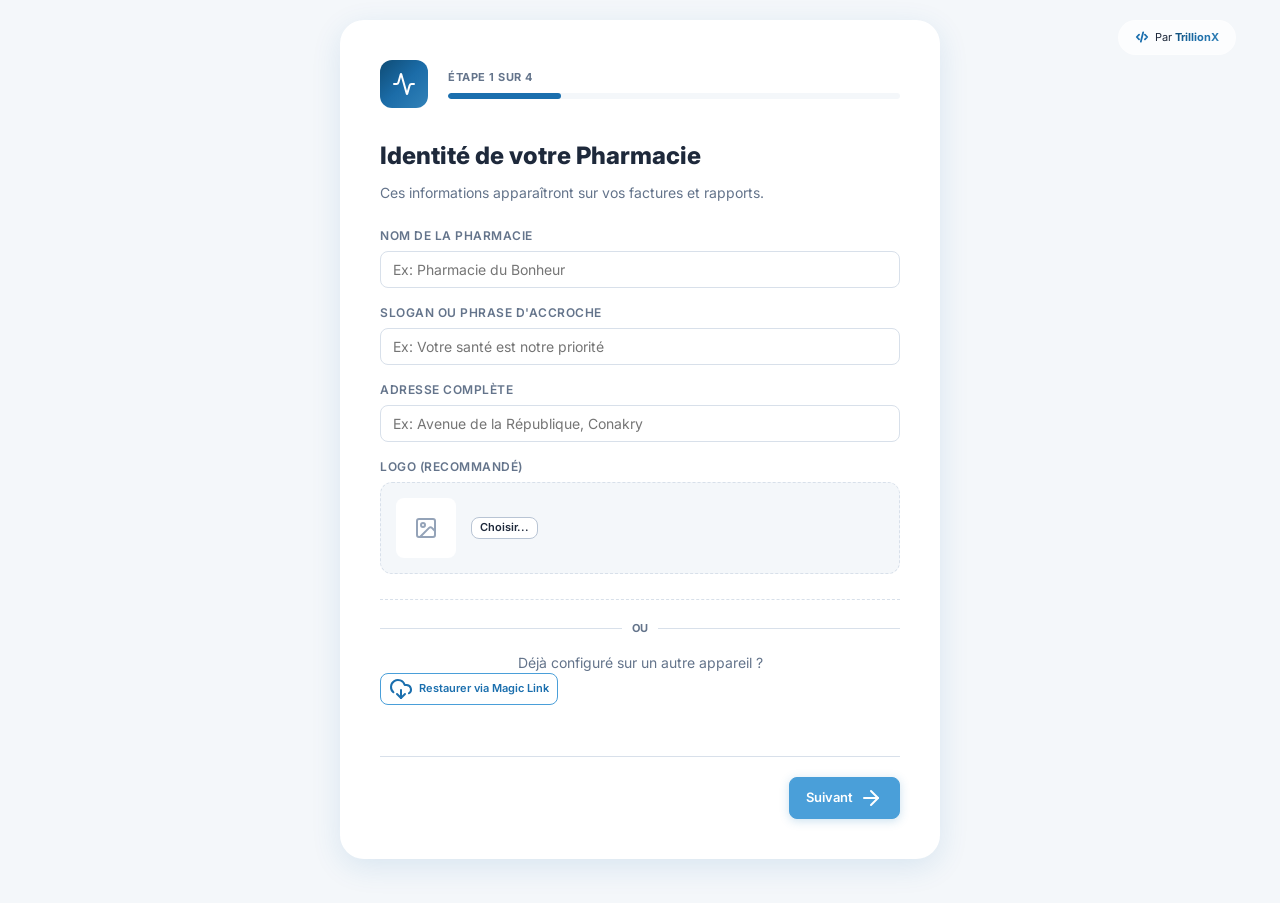
==== Desktop/pharma_projet_v3.0/pharma_projet/index.html @ 0805875f "fix(git): remove nested .git and convert pharma_projet from submodule to regular directory" ====
<!DOCTYPE html>
<html lang="fr">

<head>
  <meta charset="UTF-8">
  <meta name="viewport" content="width=device-width, initial-scale=1.0">
  <meta name="description" content="Pharma_Projet — ERP Pharmaceutique pour la Guinée">
  <meta name="theme-color" content="#1B4F72">
  <meta name="mobile-web-app-capable" content="yes">
  <meta name="apple-mobile-web-app-capable" content="yes">
  <meta name="apple-mobile-web-app-title" content="PharmaProjet">
  <title>PharmaProjet — ERP Pharmaceutique Premium</title>
  <link rel="icon" href="data:,">
  <link rel="manifest" href="manifest.json?v=3.1.1">
  <link rel="preconnect" href="https://fonts.googleapis.com">
  <link rel="preconnect" href="https://fonts.gstatic.com" crossorigin>
  <link
    href="https://fonts.googleapis.com/css2?family=Inter:wght@300;400;500;600;700&family=JetBrains+Mono:wght@400;500&display=swap"
    rel="stylesheet">
  <link rel="stylesheet" href="css/main.css?v=3.1.1">
  <script>const APP_VERSION = '3.1.1';</script>

  <!-- Native App Feel: Disable right-click and common reloads -->
  <script>
    if (window.location.hostname !== 'localhost' && window.location.hostname !== '127.0.0.1') {
      document.addEventListener('contextmenu', e => e.preventDefault());
      document.addEventListener('keydown', e => {
        // Block F5, Ctrl+R, F12, Ctrl+Shift+I, Ctrl+U, Ctrl+S
        if (e.key === 'F5' || e.key === 'F12' || (e.ctrlKey && (e.key === 'r' || e.key === 'R' || e.key === 'u' || e.key === 'U' || e.key === 's' || e.key === 'S')) ||
          (e.ctrlKey && e.shiftKey && (e.key === 'i' || e.key === 'I'))) {
          e.preventDefault();
        }
      });
    }
  </script>
  <meta name="theme-color" content="#1B4F72">
  <meta name="mobile-web-app-capable" content="yes">
  <meta name="apple-mobile-web-app-capable" content="yes">
  <meta name="apple-mobile-web-app-status-bar-style" content="black-translucent">
  <meta name="apple-touch-fullscreen" content="yes">
  <meta name="apple-mobile-web-app-title" content="PharmaProjet">
  <link rel="apple-touch-icon" href="https://johnny-jonnes.github.io/pharma_projetX/assets/icon.svg">
  <script src="js/vendor/supabase.min.js"></script>
  <script src="js/vendor/lucide.min.js"></script>
</head>

<body>

  <!-- Overlay OUTSIDE sidebar so it covers the screen independently -->
  <div id="sidebar-overlay" onclick="toggleSidebar()"></div>

  <aside id="app-sidebar">
    <div class="sidebar-logo">
      <div class="sidebar-logo-icon" id="sidebar-logo-icon"><i data-lucide="activity"></i></div>
      <div class="sidebar-logo-text">
        <div class="sidebar-logo-title" id="pharmacy-name-display">Pharma<span style="color:var(--accent)">Projet</span>
        </div>
        <div class="sidebar-logo-subtitle" id="pharmacy-slogan-display">Santé & Technologie</div>
      </div>
    </div>
    <nav class="sidebar-nav" id="sidebar-nav"></nav>
    <div class="sidebar-footer">
      <div class="sidebar-sync" id="sidebar-sync">
        <div class="sync-dot online" id="sync-dot"></div>
        <span class="sync-text" id="sync-text">En ligne</span>
      </div>
      <div class="sidebar-user" id="sidebar-user">
        <div class="sidebar-user-avatar" id="user-avatar">?</div>
        <div class="sidebar-user-info">
          <div class="sidebar-user-name" id="user-name">Non connecté</div>
          <div class="sidebar-user-role" id="user-role">—</div>
        </div>
        <button class="sidebar-logout" onclick="Auth.logout()" title="Déconnecter"><i
            data-lucide="log-out"></i></button>
      </div>
      <div style="padding: 16px 20px; border-top: 1px solid rgba(255,255,255,0.05); text-align: center;">
        <a href="#" class="premium-badge">
          <svg width="12" height="12" viewBox="0 0 24 24" fill="none" stroke="currentColor" stroke-width="3"
            stroke-linecap="round" stroke-linejoin="round">
            <path d="m7 8-4 4 4 4" />
            <path d="m17 8 4 4-4 4" />
            <path d="m14 4-4 16" />
          </svg>
          <span>Propulsé par <strong>TrillionX</strong></span>
        </a>
      </div>
    </div>
  </aside>

  <header id="app-topbar">
    <button class="topbar-menu-btn" onclick="toggleSidebar()" title="Menu"><i data-lucide="menu"></i></button>
    <div class="topbar-title" id="topbar-title">Tableau de Bord</div>
    <div style="flex:1"></div>
    <div class="topbar-actions">
      <button class="topbar-btn" id="pwa-install-btn" onclick="installPWA()" title="Installer l'app"
        style="display:none"><i data-lucide="smartphone"></i></button>
      <button class="topbar-btn" onclick="navigatePage('reorder')" title="Réapprovisionnement"><i
          data-lucide="refresh-cw"></i></button>
      <button class="topbar-btn" onclick="navigatePage('print')" title="Impression"><i
          data-lucide="printer"></i></button>
      <button class="topbar-btn" id="notif-btn" onclick="navigatePage('alerts')" title="Alertes">
        <i data-lucide="bell"></i><span class="notif-badge" id="notif-count" style="display:none">0</span>
      </button>
      <button class="topbar-btn" onclick="doBackup ? doBackup() : UI.toast('Backup...','info')" title="Sauvegarde"><i
          data-lucide="save"></i></button>
      <button class="topbar-btn" id="theme-toggle-btn" onclick="UI.toggleTheme()" title="Changer le thème"><i
          data-lucide="moon"></i></button>
      <button class="topbar-btn" id="topbar-settings-btn" onclick="navigatePage('settings')" title="Paramètres"><i
          data-lucide="settings-2"></i></button>
    </div>
  </header>

  <main id="app-content">
    <div class="loading-state">
      <div class="spinner"></div>
      <p>Démarrage de Pharma_Projet...</p>
    </div>
  </main>

  <div id="toast-container"></div>

  <script src="js/db.js?v=3.1.1"></script>
  <script src="js/auth.js?v=3.1.1"></script>
  <script src="js/ui.js?v=3.1.1"></script>
  <script src="js/mobile-money.js?v=3.1.1"></script>
  <script src="js/pages/dashboard.js?v=3.1.1"></script>
  <script src="js/pages/pos.js?v=3.1.1"></script>
  <script src="js/pages/stock.js?v=3.1.1"></script>
  <script src="js/pages/products.js?v=3.1.1"></script>
  <script src="js/pages/sales.js?v=3.1.1"></script>
  <script src="js/pages/returns.js?v=3.1.1"></script>
  <script src="js/pages/settings.js?v=3.1.1"></script>
  <script src="js/pages/prescriptions.js?v=3.1.1"></script>
  <script src="js/pages/suppliers.js?v=3.1.1"></script>
  <script src="js/pages/patients.js?v=3.1.1"></script>
  <script src="js/pages/caisse.js?v=3.1.1"></script>
  <script src="js/pages/traceability.js?v=3.1.1"></script>
  <script src="js/pages/alerts-engine.js?v=3.1.1"></script>
  <script src="js/pages/print.js?v=3.1.1"></script>
  <script src="js/pages/onboarding.js?v=3.1.1"></script>
  <script src="js/pages/metrics.js?v=3.1.1"></script>
  <script src="js/ui/command-palette.js?v=3.1.1"></script>
  <script src="js/ui/feedback.js?v=3.1.1"></script>

  <script>
    const NAV_ITEMS = [
      { section: 'Principal' },
      { page: 'dashboard', icon: 'layout-dashboard', label: 'Tableau de Bord', roles: ['admin', 'pharmacien', 'caissier'] },
      { page: 'pos', icon: 'monitor-smartphone', label: 'Point de Vente', roles: ['admin', 'pharmacien', 'caissier'] },
      { page: 'caisse', icon: 'banknote', label: 'Caisse Journalière', roles: ['admin', 'pharmacien', 'caissier'] },
      { section: 'Stock & Produits' },
      { page: 'products', icon: 'pill', label: 'Catalogue Produits', roles: ['admin', 'pharmacien'] },
      { page: 'stock', icon: 'package-search', label: 'Gestion des Stocks', roles: ['admin', 'pharmacien'] },
      { page: 'reorder', icon: 'refresh-ccw-dot', label: 'Réapprovisionnement', roles: ['admin', 'pharmacien'] },
      { section: 'Ordonnances & Patients' },
      { page: 'prescriptions', icon: 'file-text', label: 'Ordonnances', roles: ['admin', 'pharmacien'] },
      { page: 'patients', icon: 'users', label: 'Dossiers Patients', roles: ['admin', 'pharmacien'] },
      { section: 'Achats' },
      { page: 'suppliers', icon: 'factory', label: 'Fournisseurs', roles: ['admin', 'pharmacien'] },
      { page: 'purchase-orders', icon: 'clipboard-list', label: 'Bons de Commande', roles: ['admin', 'pharmacien'] },
      { section: 'Traçabilité' },
      { page: 'traceability', icon: 'shield-check', label: 'Traçabilité & Pharmavig.', roles: ['admin', 'pharmacien'] },
      { section: 'Analytique' },
      { page: 'sales', icon: 'history', label: 'Historique Ventes', roles: ['admin', 'pharmacien', 'caissier'] },
      { page: 'returns', icon: 'undo-2', label: 'Retours Médicaments', roles: ['admin', 'pharmacien'] },
      { page: 'reports', icon: 'bar-chart-3', label: 'Rapports & Analytique', roles: ['admin', 'pharmacien'] },
      { page: 'metrics', icon: 'bar-chart-2', label: 'Métriques Business', roles: ['admin', 'pharmacien'] },
      { section: 'Administration' },
      { page: 'print', icon: 'printer', label: "Centre d'Impression", roles: ['admin', 'pharmacien'] },
      { page: 'alerts', icon: 'bell', label: 'Alertes', roles: ['admin', 'pharmacien', 'caissier'] },
      { page: 'settings', icon: 'settings-2', label: 'Paramètres', roles: ['admin'] },
    ];

    const PAGE_TITLES = {
      dashboard: 'Tableau de Bord', pos: 'Point de Vente', caisse: 'Caisse Journalière',
      products: 'Catalogue Médicaments', stock: 'Gestion des Stocks', reorder: 'Réapprovisionnement',
      prescriptions: 'Gestion des Ordonnances', patients: 'Dossiers Patients',
      suppliers: 'Fournisseurs', 'purchase-orders': 'Bons de Commande',
      traceability: 'Traçabilité & Pharmacovigilance',
      sales: 'Historique des Ventes', returns: 'Retours de Médicaments', reports: 'Rapports & Analytique',
      metrics: 'Métriques Business', onboarding: 'Configuration Initiale',
      print: "Centre d'Impression", alerts: 'Alertes Système', settings: 'Paramètres & Administration',
    };

    function initSidebar() {
      const nav = document.getElementById('sidebar-nav');
      if (!nav || !DB.AppState.currentUser) return;
      const user = DB.AppState.currentUser;

      // Filter visible items first
      const visibleItems = NAV_ITEMS.filter(item => {
        if (item.section) return true; // Keep sections for now
        return item.roles.includes(user.role);
      });

      // Filter out sections that don't have subsequent items
      const finalItems = [];
      for (let i = 0; i < visibleItems.length; i++) {
        const item = visibleItems[i];
        if (item.section) {
          // Look ahead to see if there's any non-section item before the next section
          let hasContent = false;
          for (let j = i + 1; j < visibleItems.length; j++) {
            if (visibleItems[j].section) break;
            if (visibleItems[j].page) {
              hasContent = true;
              break;
            }
          }
          if (hasContent) finalItems.push(item);
        } else {
          finalItems.push(item);
        }
      }

      nav.innerHTML = finalItems.map(item => {
        if (item.section) return '<div class="nav-section">' + item.section + '</div>';
        return '<button class="nav-item" data-page="' + item.page + '" onclick="navigatePage(\'' + item.page + '\')">'
          + '<span class="nav-icon"><i data-lucide="' + item.icon + '"></i></span>'
          + '<span class="nav-label">' + item.label + '</span>'
          + '</button>';
      }).join('');
      if (window.lucide) {
        lucide.createIcons();
      }
    }

    function toggleSidebar() {
      const sidebar = document.getElementById('app-sidebar');
      const overlay = document.getElementById('sidebar-overlay');

      if (window.innerWidth <= 768) {
        // Mobile: use 'show' class for off-canvas
        const isOpen = sidebar.classList.contains('show');
        if (isOpen) {
          sidebar.classList.remove('show');
          if (overlay) overlay.classList.remove('show');
        } else {
          sidebar.classList.add('show');
          if (overlay) overlay.classList.add('show');
        }
      } else {
        // Desktop: use 'collapsed' class
        sidebar.classList.toggle('collapsed');
      }
    }

    // Auto-close sidebar on mobile after navigation
    function closeSidebarMobile() {
      if (window.innerWidth <= 768) {
        const sidebar = document.getElementById('app-sidebar');
        const overlay = document.getElementById('sidebar-overlay');
        if (sidebar) sidebar.classList.remove('show');
        if (overlay) overlay.classList.remove('show');
      }
    }

    function updateTopbar() {
      const user = DB.AppState.currentUser;
      if (!user) return;
      const av = document.getElementById('user-avatar');
      const nm = document.getElementById('user-name');
      const rl = document.getElementById('user-role');
      if (av) av.textContent = (user.name || 'U').charAt(0).toUpperCase();
      if (nm) nm.textContent = user.name || user.username;
      if (rl) rl.textContent = { admin: 'Administrateur', pharmacien: 'Pharmacien', caissier: 'Caissier' }[user.role] || user.role;

      const settingsBtn = document.getElementById('topbar-settings-btn');
      if (settingsBtn) {
        settingsBtn.style.display = user.role === 'admin' ? 'flex' : 'none';
      }
    }

    function navigatePage(page) {
      document.querySelectorAll('.nav-item').forEach(el => el.classList.toggle('active', el.dataset.page === page));
      const t = document.getElementById('topbar-title');
      if (t) t.textContent = PAGE_TITLES[page] || page;
      closeSidebarMobile();
      Router.navigate(page);
    }

    function updateNetworkStatus() {
      const online = navigator.onLine;
      const dot = document.getElementById('sync-dot');
      const text = document.getElementById('sync-text');
      if (dot) dot.className = 'sync-dot ' + (online ? 'online' : 'offline');
      if (text) text.textContent = online ? 'En ligne' : 'Hors ligne';
      DB.AppState.isOnline = online;
    }
    window.addEventListener('online', () => { updateNetworkStatus(); UI.toast('Connexion rétablie', 'success'); });
    window.addEventListener('offline', () => { updateNetworkStatus(); UI.toast('Mode hors ligne activé', 'warning'); });

    async function updateAlertBadge() {
      try {
        const alerts = await DB.dbGetAll('alerts');
        const count = alerts.filter(a => a.status === 'unread').length;
        const badge = document.getElementById('notif-count');
        if (badge) { badge.style.display = count > 0 ? 'flex' : 'none'; badge.textContent = count > 9 ? '9+' : count; }
      } catch (e) { }
    }

    Router.register('metrics', (container) => renderMetrics(container));
    Router.register('onboarding', (container) => renderOnboarding(container));

    Router.register('alerts', async (container) => {
      UI.loading(container, 'Chargement des alertes...');
      const alerts = await DB.dbGetAll('alerts');
      const sorted = alerts.sort((a, b) => {
        const pri = { critical: 4, high: 3, medium: 2, low: 1 };
        if (a.status !== b.status) return a.status === 'unread' ? -1 : 1;
        return (pri[b.priority] || 0) - (pri[a.priority] || 0) || b.date - a.date;
      });
      const typeMap = {
        LOW_STOCK: { icon: 'package-2', label: 'Stock bas', cls: 'badge-warning' }, EXPIRY_SOON: { icon: 'clock', label: 'Expiration proche', cls: 'badge-warning' },
        EXPIRY_CRITICAL: { icon: 'alert-octagon', label: 'Critique', cls: 'badge-danger' }, RUPTURE: { icon: 'x-circle', label: 'Rupture', cls: 'badge-danger' },
        LOT_RECALL: { icon: 'alert-triangle', label: 'Rappel lot', cls: 'badge-danger' }, ORDER_LATE: { icon: 'truck', label: 'Commande retard', cls: 'badge-warning' },
        CAISSE_REMINDER: { icon: 'banknote', label: 'Caisse', cls: 'badge-info' }, NON_CONFORMITY: { icon: 'shield-alert', label: 'Non-conformité', cls: 'badge-danger' },
        PHARMACOVIGILANCE: { icon: 'microscope', label: 'Pharmacovig.', cls: 'badge-purple' },
      };
      container.innerHTML = '<div class="page-header"><div><h1 class="page-title">Alertes Système</h1><p class="page-subtitle">'
        + alerts.filter(a => a.status === 'unread').length + ' alerte(s) non lue(s)</p></div>'
        + '<button class="btn btn-secondary" onclick="clearAllAlerts()"><i data-lucide="check-check"></i> Tout marquer lu</button></div>';
      const tc = document.createElement('div');
      container.appendChild(tc);
      UI.table(tc, [
        { label: 'Type', render: r => { const t = typeMap[r.type] || { icon: 'info', label: 'Info', cls: 'badge-neutral' }; return '<span class="badge ' + t.cls + '"><i data-lucide="' + t.icon + '"></i> ' + t.label + '</span>'; } },
        { label: 'Message', render: r => '<span style="font-weight:' + (r.status === 'unread' ? '600' : '400') + '">' + r.message + '</span>' },
        { label: 'Date', render: r => UI.formatDateTime(r.date) },
        { label: 'Priorité', render: r => { const p = { critical: ['alert-octagon', 'badge-danger', 'Critique'], high: ['alert-triangle', 'badge-danger', 'Haute'], medium: ['info', 'badge-warning', 'Moyenne'], low: ['info', 'badge-neutral', 'Basse'] }; const [ic, cl, lb] = p[r.priority] || ['circle', 'badge-neutral', r.priority || '—']; return '<span class="badge ' + cl + '"><i data-lucide="' + ic + '"></i> ' + lb + '</span>'; } },
        { label: 'Statut', render: r => '<span class="badge badge-' + (r.status === 'unread' ? 'warning' : 'neutral') + '">' + (r.status === 'unread' ? 'Non lu' : 'Lu') + '</span>' },
        { label: '', render: r => r.status === 'unread' ? '<button class="btn btn-xs btn-secondary" onclick="dismissAlertItem(' + r.id + ')"><i data-lucide="check"></i></button>' : '—' },
      ], sorted, { emptyMessage: 'Aucune alerte', emptyIcon: 'bell' });
      await updateAlertBadge();
    });

    async function clearAllAlerts() {
      const all = await DB.dbGetAll('alerts');
      for (const a of all.filter(a => a.status === 'unread')) await DB.dbPut('alerts', { ...a, status: 'read' });
      UI.toast('Toutes les alertes marquées comme lues', 'success');
      await updateAlertBadge();
      Router.navigate('alerts');
    }
    async function dismissAlertItem(id) {
      const a = await DB.dbGet('alerts', id);
      if (a) await DB.dbPut('alerts', { ...a, status: 'read' });
      await updateAlertBadge();
      Router.navigate('alerts');
    }
    window.clearAllAlerts = clearAllAlerts;
    window.dismissAlertItem = dismissAlertItem;
    window.dismissAlert = dismissAlertItem;

    let _pwaPrompt = null;
    window.addEventListener('beforeinstallprompt', e => {
      e.preventDefault(); _pwaPrompt = e;
      const b = document.getElementById('pwa-install-btn');
      if (b) b.style.display = 'flex';
      // Show install banner if not in standalone mode
      if (!window.matchMedia('(display-mode: standalone)').matches) {
        showPWAInstallBanner();
      }
    });

    function showPWAInstallBanner() {
      if (document.getElementById('pwa-install-banner')) return;
      if (localStorage.getItem('pwa-banner-dismissed')) return;
      const banner = document.createElement('div');
      banner.id = 'pwa-install-banner';
      banner.style.cssText = 'position:fixed;bottom:20px;left:50%;transform:translateX(-50%);z-index:2001;background:linear-gradient(135deg,#1B6FAE,#2EAF7D);color:white;padding:14px 20px;border-radius:14px;box-shadow:0 8px 30px rgba(0,0,0,0.25);display:flex;align-items:center;gap:14px;max-width:460px;width:calc(100% - 40px);font-family:Inter,system-ui,sans-serif;animation:slideUp 0.4s ease';
      banner.innerHTML = '<div style="flex:1"><strong style="font-size:14px;display:block;margin-bottom:2px">📲 Installer PharmaProjet</strong><span style="font-size:12px;opacity:0.9">Installez l\'app pour une expérience native sans barre du navigateur</span></div><button onclick="installPWA()" style="background:white;color:#1B6FAE;border:none;padding:8px 16px;border-radius:8px;font-weight:700;font-size:13px;cursor:pointer;white-space:nowrap">Installer</button><button onclick="dismissPWABanner()" style="background:none;border:none;color:white;opacity:0.7;cursor:pointer;font-size:18px;padding:4px">✕</button>';
      document.body.appendChild(banner);
    }

    function dismissPWABanner() {
      const banner = document.getElementById('pwa-install-banner');
      if (banner) banner.remove();
      localStorage.setItem('pwa-banner-dismissed', '1');
    }
    window.dismissPWABanner = dismissPWABanner;

    async function installPWA() {
      if (!_pwaPrompt) { UI.toast('Application déjà installée ou non disponible', 'info'); return; }
      _pwaPrompt.prompt();
      const r = await _pwaPrompt.userChoice;
      if (r.outcome === 'accepted') {
        UI.toast('PharmaProjet installé ! L\'app se lancera sans barre du navigateur.', 'success', 5000);
        document.getElementById('pwa-install-btn').style.display = 'none';
        dismissPWABanner();
      }
      _pwaPrompt = null;
    }
    window.installPWA = installPWA;
    window.closeSidebarMobile = closeSidebarMobile;

    if ('serviceWorker' in navigator) {
      navigator.serviceWorker.register('sw.js')
        .then(r => { console.log('[SW] OK:', r.scope); })
        .catch(e => console.warn('[SW] Erreur:', e));
    }

    document.addEventListener('keydown', e => {
      if (!DB.AppState.currentUser) return;
      if ((e.ctrlKey || e.metaKey)) {
        const map = { '1': 'dashboard', '2': 'pos', '3': 'stock', '4': 'prescriptions', '5': 'caisse', 'p': 'print' };
        if (map[e.key]) { e.preventDefault(); navigatePage(map[e.key]); }
        if (e.key === 'b') { e.preventDefault(); doBackup && doBackup(); }
      }
      if (e.key === 'Escape') UI.closeModal && UI.closeModal();
    });

    async function initApp() {
      try {
        UI.initTheme();
        if (window.CommandPalette) CommandPalette.init();
        await DB.initDB();
        await DB.seedDemoData();
        if (window.updatePharmacyDisplay) await updatePharmacyDisplay();

        // --- Check if pharmacy is already configured ---
        let settings = await DB.dbGetAll('settings');
        let onboardingDone = settings.find(s => s.key === 'onboarding_done')?.value;
        const hasSupabase = settings.find(s => s.key === 'supabase_url')?.value;

        // If Supabase configured but onboarding not done locally, attempt sync pull
        if (!onboardingDone && hasSupabase && navigator.onLine) {
          try {
            const main = document.getElementById('app-content');
            if (main) main.innerHTML = '<div class="loader-container"><div class="loader-spinner"></div><p>Synchronisation Cloud...</p></div>';
            await DB.pullFromSupabase();
            settings = await DB.dbGetAll('settings');
            onboardingDone = settings.find(s => s.key === 'onboarding_done')?.value;
          } catch (e) { console.warn('[App] Initial sync failed:', e); }
        }

        if (!onboardingDone) {
          console.log('[App] Onboarding required.');
          Router.currentPage = 'onboarding';
          DB.AppState.currentPage = 'onboarding';
          const main = document.getElementById('app-content');
          main.innerHTML = '';
          renderOnboarding(main);
          return;
        }

        const session = await Auth.restoreSession();
        if (session) {
          initSidebar();
          updateTopbar();
          Router.navigate('dashboard');
        } else {
          Router.navigate('login');
        }

        updateNetworkStatus();
        setInterval(updateAlertBadge, 120000);
      } catch (err) {
        console.error('Init failed:', err);
        document.getElementById('app-content').innerHTML =
          '<div class="error-state"><div style="font-size:48px"><i data-lucide="alert-triangle"></i></div><h2>Erreur de démarrage</h2>'
          + '<p>' + err.message + '</p><button class="btn btn-primary" style="margin-top:16px" onclick="location.reload()">Recharger</button></div>';
        if (window.lucide) lucide.createIcons();
      }
    }

    window.initSidebar = initSidebar;
    window.updateTopbar = updateTopbar;
    window.navigatePage = navigatePage;
    window.toggleSidebar = toggleSidebar;
    window.updateAlertBadge = updateAlertBadge;

    // Force SW update on load
    window.addEventListener('load', () => {
      if ('serviceWorker' in navigator) {
        navigator.serviceWorker.getRegistration().then(reg => {
          if (reg && reg.active) {
            try { reg.update(); } catch (e) { console.warn('[SW] Update skipped:', e); }
          }
        }).catch(() => { });
      }
    });

    initApp();
    if (window.lucide) {
      lucide.createIcons();
    }
  </script>
</body>

</html>
---- Desktop/pharma_projet_v3.0/pharma_projet/css/main.css ----
/* PHARMA_PROJET — Design System v5 */
/* Premium Health-Tech Identity · Neo-Professional Medical */

@import url('https://fonts.googleapis.com/css2?family=Inter:wght@300;400;500;600;700&family=JetBrains+Mono:wght@400;500&display=swap');

:root {
  /* ── Couleurs Dominantes — Pharma Premium ── */
  --primary: #1B6FAE;
  --primary-dark: #145B8F;
  --primary-light: #4A9FD9;
  --accent: #2EAF7D;
  --accent-dark: #239966;
  --accent-cta: #E8913A;
  --accent-cta-dark: #D17D2E;
  --trillion-primary: #1B6FAE;
  --trillion-secondary: #0F172A;
  --trillion-accent: #38BDF8;

  /* ── Sémantiques ── */
  --success: #2EAF7D;
  --warning: #E8913A;
  --danger: #D63B3B;
  --info: #4A9FD9;

  /* ── Neutres — Mode Clair ── */
  --bg: #F4F7FA;
  --surface: #FFFFFF;
  --surface-2: #EDF1F7;
  --border: #D8E0EA;
  --border-dark: #B8C4D4;
  --text: #1E293B;
  --text-muted: #64748B;
  --text-light: #94A3B8;

  /* ── Structure ── */
  --sidebar-w: 240px;
  --topbar-h: 60px;
  --radius: 12px;
  --radius-sm: 8px;

  /* ── Ombres — Organiques ── */
  --shadow: 0 1px 3px rgba(0, 0, 0, 0.04), 0 1px 2px rgba(0, 0, 0, 0.03);
  --shadow-md: 0 4px 16px rgba(27, 111, 174, 0.08);
  --shadow-lg: 0 8px 30px rgba(27, 111, 174, 0.12);

  /* ── Typographie ── */
  --font: 'Inter', system-ui, -apple-system, sans-serif;
  --font-mono: 'JetBrains Mono', monospace;

  /* ── Gradients ── */
  --gradient-primary: linear-gradient(135deg, #1B6FAE 0%, #145B8F 100%);
  --gradient-accent: linear-gradient(135deg, #2EAF7D 0%, #239966 100%);
  --gradient-glass: linear-gradient(135deg, rgba(255, 255, 255, 0.12) 0%, rgba(255, 255, 255, 0.04) 100%);
  --gradient-sidebar: linear-gradient(180deg, #1B6FAE 0%, #175F96 50%, #145B8F 100%);

  --transition: 0.2s cubic-bezier(.4, 0, .2, 1);
}

/* ── Elite Design — Deep Obsidian Theme ── */
[data-theme="dark"] {
  --bg: #0A0A0B;
  /* Deep Obsidian */
  --surface: #121214;
  --surface-2: #1A1A1E;
  --border: rgba(255, 255, 255, 0.08);
  --border-dark: rgba(255, 255, 255, 0.12);
  --text: #F8FAFC;
  --text-muted: #94A3B8;
  --text-light: #64748B;

  --shadow: 0 4px 12px rgba(0, 0, 0, 0.5);
  --shadow-md: 0 8px 30px rgba(0, 0, 0, 0.6);
  --shadow-lg: 0 12px 40px rgba(0, 0, 0, 0.7);

  --glass-bg: rgba(18, 18, 20, 0.8) !important;
  --glass-border: rgba(255, 255, 255, 0.1) !important;
  --gradient-glass: linear-gradient(135deg, rgba(255, 255, 255, 0.05) 0%, rgba(255, 255, 255, 0.01) 100%);
  --gradient-sidebar: linear-gradient(180deg, #121214 0%, #0A0A0B 100%);
}

*,
*::before,
*::after {
  box-sizing: border-box;
  margin: 0;
  padding: 0;
}

html {
  scroll-behavior: smooth;
}

body {
  font-family: var(--font);
  background: var(--bg);
  color: var(--text);
  font-size: 14px;
  line-height: 1.5;
  overflow-x: hidden;
}

button {
  cursor: pointer;
  font-family: var(--font);
}

input,
select,
textarea {
  font-family: var(--font);
  background: var(--surface);
  color: var(--text);
  border: 1px solid var(--border);
  border-radius: var(--radius-sm);
  transition: all var(--transition);
}

[data-theme="dark"] input,
[data-theme="dark"] select,
[data-theme="dark"] textarea {
  background: var(--surface-2);
  border-color: var(--border);
  color: var(--text);
}

input[type="date"] {
  color-scheme: light;
}

[data-theme="dark"] input[type="date"] {
  color-scheme: dark;
}

a {
  text-decoration: none;
  color: inherit;
}

/* ===== LAYOUT ===== */
#app-sidebar {
  position: fixed;
  left: 0;
  top: 0;
  bottom: 0;
  width: var(--sidebar-w);
  background: var(--gradient-sidebar);
  z-index: 100;
  display: flex;
  flex-direction: column;
  box-shadow: 2px 0 20px rgba(27, 111, 174, 0.2);
}

.sidebar-header {
  padding: 30px 20px;
  display: flex;
  flex-direction: column;
  align-items: center;
  text-align: center;
}

.sidebar-logo-icon {
  width: 44px;
  height: 44px;
  min-width: 44px;
  min-height: 44px;
  background: white;
  /* Fond blanc forçant la visibilité */
  border-radius: 14px;
  display: flex;
  align-items: center;
  justify-content: center;
  margin-bottom: 12px;
  padding: 4px;
  box-shadow: 0 4px 12px rgba(0, 0, 0, 0.1);
  color: var(--primary);
  /* Couleur de l'icône par défaut */
  overflow: hidden;
}

.sidebar-logo-icon img {
  width: 100%;
  height: 100%;
  object-fit: contain;
}

#app-topbar {
  position: fixed;
  left: var(--sidebar-w);
  right: 0;
  top: 0;
  height: var(--topbar-h);
  background: var(--surface);
  border-bottom: 1px solid var(--border);
  z-index: 99;
  display: flex;
  align-items: center;
  padding: 0 24px;
  gap: 16px;
  box-shadow: var(--shadow);
}

#app-content {
  margin-left: var(--sidebar-w);
  padding-top: var(--topbar-h);
  min-height: 100vh;
  padding: calc(var(--topbar-h) + 24px) 24px 24px;
}

/* ===== SIDEBAR ===== */
.sidebar-logo {
  padding: 20px 20px 16px;
  border-bottom: 1px solid rgba(255, 255, 255, 0.1);
  display: flex;
  align-items: center;
  gap: 12px;
}

.sidebar-logo-icon {
  width: 44px;
  height: 44px;
  min-width: 44px;
  min-height: 44px;
  font-size: 28px;
  overflow: hidden;
}

.sidebar-logo-text {
  color: white;
}

.sidebar-logo-title {
  font-weight: 700;
  font-size: 16px;
  letter-spacing: -0.3px;
}

.sidebar-logo-subtitle {
  font-size: 10px;
  opacity: 0.6;
  text-transform: uppercase;
  letter-spacing: 1px;
}

.sidebar-nav {
  flex: 1;
  overflow-y: auto;
  padding: 12px 0;
}

.nav-section {
  padding: 16px 16px 6px;
  font-size: 10px;
  font-weight: 600;
  color: rgba(255, 255, 255, 0.4);
  text-transform: uppercase;
  letter-spacing: 1.5px;
}

.nav-item {
  display: flex;
  align-items: center;
  gap: 12px;
  padding: 10px 20px;
  color: rgba(255, 255, 255, 0.75);
  cursor: pointer;
  border-radius: 0;
  transition: all var(--transition);
  position: relative;
  font-size: 13.5px;
  font-weight: 500;
  border: none;
  background: none;
  width: 100%;
  text-align: left;
}

.nav-item:hover {
  background: rgba(255, 255, 255, 0.08);
  color: white;
}

.nav-item.active {
  background: rgba(255, 255, 255, 0.15);
  color: white;
  font-weight: 600;
}

.nav-item.active::before {
  content: '';
  position: absolute;
  left: 0;
  top: 0;
  bottom: 0;
  width: 3px;
  background: var(--accent);
  border-radius: 0 3px 3px 0;
}

.nav-icon {
  font-size: 16px;
  width: 20px;
  text-align: center;
}

.sidebar-footer {
  padding: 16px;
  border-top: 1px solid rgba(255, 255, 255, 0.1);
}

.sidebar-user {
  display: flex;
  align-items: center;
  gap: 10px;
  padding: 8px;
  background: rgba(255, 255, 255, 0.08);
  border-radius: var(--radius-sm);
}

.sidebar-user-avatar {
  width: 34px;
  height: 34px;
  border-radius: 50%;
  background: var(--accent);
  display: flex;
  align-items: center;
  justify-content: center;
  font-weight: 700;
  font-size: 13px;
  color: white;
  flex-shrink: 0;
}

.sidebar-user-info {
  flex: 1;
  min-width: 0;
}

.sidebar-user-name {
  font-size: 12px;
  font-weight: 600;
  color: white;
  white-space: nowrap;
  overflow: hidden;
  text-overflow: ellipsis;
}

.sidebar-user-role {
  font-size: 10px;
  color: rgba(255, 255, 255, 0.5);
}

.sidebar-logout {
  background: none;
  border: none;
  color: rgba(255, 255, 255, 0.5);
  cursor: pointer;
  font-size: 16px;
  padding: 4px;
}

.sidebar-logout:hover {
  color: var(--danger);
}

/* Sync status in sidebar */
.sidebar-sync {
  display: flex;
  align-items: center;
  gap: 6px;
  padding: 6px 10px;
  margin-bottom: 8px;
  background: rgba(255, 255, 255, 0.05);
  border-radius: var(--radius-sm);
  font-size: 11px;
}

.sync-dot {
  width: 7px;
  height: 7px;
  border-radius: 50%;
  flex-shrink: 0;
}

.sync-dot.online {
  background: var(--accent);
}

.sync-dot.offline {
  background: var(--warning);
}

.sync-text {
  color: rgba(255, 255, 255, 0.6);
}

/* ===== TOPBAR ===== */
.topbar-title {
  font-size: 15px;
  font-weight: 600;
  color: var(--text);
  flex: 1;
}

.topbar-search {
  flex: 1;
  max-width: 360px;
  display: flex;
  align-items: center;
  background: var(--bg);
  border: 1px solid var(--border);
  border-radius: 8px;
  padding: 0 12px;
  gap: 8px;
}

.topbar-search input {
  border: none;
  background: none;
  outline: none;
  font-size: 13px;
  color: var(--text);
  width: 100%;
}

.topbar-actions {
  display: flex;
  align-items: center;
  gap: 8px;
}

.topbar-btn {
  width: 36px;
  height: 36px;
  border-radius: 8px;
  border: 1px solid var(--border);
  background: var(--surface);
  display: flex;
  align-items: center;
  justify-content: center;
  font-size: 16px;
  cursor: pointer;
  position: relative;
  transition: var(--transition);
  color: var(--text);
}

[data-theme="dark"] .topbar-btn {
  background: var(--surface-2);
  border-color: var(--border);
  color: var(--text);
}

.topbar-btn:hover {
  background: var(--bg);
}

.notif-badge {
  position: absolute;
  top: -3px;
  right: -3px;
  width: 16px;
  height: 16px;
  background: var(--danger);
  color: white;
  border-radius: 50%;
  font-size: 9px;
  display: flex;
  align-items: center;
  justify-content: center;
  font-weight: 700;
}

/* ===== PAGE HEADERS ===== */
.page-header {
  display: flex;
  align-items: flex-start;
  justify-content: space-between;
  margin-bottom: 24px;
  gap: 16px;
  flex-wrap: wrap;
}

.page-title {
  font-size: 22px;
  font-weight: 700;
  color: var(--text);
  letter-spacing: -0.5px;
}

.page-subtitle {
  font-size: 13px;
  color: var(--text-muted);
  margin-top: 2px;
}

.header-actions {
  display: flex;
  align-items: center;
  gap: 8px;
  flex-wrap: wrap;
}

/* ===== BUTTONS ===== */
.btn {
  display: inline-flex;
  align-items: center;
  gap: 6px;
  padding: 8px 16px;
  border-radius: var(--radius-sm);
  border: 1px solid transparent;
  font-size: 13px;
  font-weight: 600;
  cursor: pointer;
  transition: all var(--transition);
  white-space: nowrap;
  font-family: var(--font);
  text-align: center;
  line-height: 1.2;
}

.btn:disabled {
  opacity: 0.5;
  cursor: not-allowed;
}

.btn-primary {
  background: var(--primary-light);
  color: white;
  border-color: var(--primary-light);
}

.btn-primary:hover:not(:disabled) {
  background: var(--primary);
  border-color: var(--primary);
}

.btn-secondary {
  background: var(--surface);
  color: var(--text);
  border-color: var(--border-dark);
}

[data-theme="dark"] .btn-secondary {
  background: var(--surface-2);
  border-color: var(--border-dark);
}

.btn-secondary:hover:not(:disabled) {
  background: var(--bg);
}

[data-theme="dark"] .btn-secondary:hover:not(:disabled) {
  background: rgba(255, 255, 255, 0.05);
}

.btn-secondary:hover:not(:disabled) {
  background: var(--bg);
}

.btn-success {
  background: var(--success);
  color: white;
  border-color: var(--success);
}

.btn-danger {
  background: var(--danger);
  color: white;
  border-color: var(--danger);
}

.btn-info {
  background: var(--info);
  color: white;
  border-color: var(--info);
}

.btn-ghost {
  background: transparent;
  color: var(--text-muted);
  border-color: transparent;
}

.btn-ghost:hover {
  background: var(--bg);
  color: var(--text);
}

.btn-lg {
  padding: 10px 20px;
  font-size: 14px;
}

.btn-xl {
  padding: 14px 24px;
  font-size: 15px;
}

.btn-sm {
  padding: 5px 10px;
  font-size: 12px;
}

.btn-xs {
  padding: 3px 8px;
  font-size: 11px;
}

.btn-icon {
  width: 36px;
  height: 36px;
  padding: 0;
  justify-content: center;
  border: 1px solid var(--border);
  background: var(--surface);
  color: var(--text-muted);
}

.btn-icon:hover {
  background: var(--bg);
}

/* ===== CARDS ===== */
.card {
  background: var(--surface);
  border-radius: var(--radius);
  box-shadow: var(--shadow);
  border: 1px solid var(--border);
}

.card-body {
  padding: 20px;
}

/* ===== KPI CARDS ===== */
.kpi-grid {
  display: grid;
  grid-template-columns: repeat(auto-fit, minmax(200px, 1fr));
  gap: 16px;
  margin-bottom: 24px;
}

.kpi-grid-3 {
  grid-template-columns: repeat(auto-fit, minmax(220px, 1fr));
}

.kpi-card {
  background: var(--surface);
  border-radius: var(--radius);
  padding: 20px;
  display: flex;
  align-items: center;
  gap: 16px;
  box-shadow: var(--shadow);
  border-left: 4px solid transparent;
  transition: transform var(--transition);
}

.kpi-card:hover {
  transform: translateY(-2px);
  box-shadow: var(--shadow-md);
}

.kpi-card.kpi-alert {
  animation: pulse-alert 2s infinite;
}

@keyframes pulse-alert {

  0%,
  100% {
    box-shadow: var(--shadow);
  }

  50% {
    box-shadow: 0 0 0 3px rgba(231, 76, 60, 0.2);
  }
}

.kpi-blue {
  border-left-color: var(--info);
}

.kpi-green {
  border-left-color: var(--success);
}

.kpi-orange {
  border-left-color: var(--warning);
}

.kpi-red {
  border-left-color: var(--danger);
}

.kpi-icon {
  font-size: 32px;
}

.kpi-value {
  font-size: 22px;
  font-weight: 700;
  color: var(--text);
  letter-spacing: -0.5px;
}

.kpi-label {
  font-size: 12px;
  color: var(--text-muted);
  font-weight: 500;
  margin-top: 2px;
}

.kpi-sub {
  font-size: 11px;
  color: var(--text-light);
  margin-top: 2px;
}

/* ===== CHARTS ===== */
.charts-row {
  display: grid;
  grid-template-columns: 1fr 340px;
  gap: 16px;
  margin-bottom: 24px;
}

.chart-card {
  background: var(--surface);
  border-radius: var(--radius);
  padding: 20px;
  box-shadow: var(--shadow);
  border: 1px solid var(--border);
}

.chart-header {
  margin-bottom: 16px;
}

.chart-title {
  font-size: 13px;
  font-weight: 600;
  color: var(--text);
}

canvas {
  max-width: 100%;
  border-radius: 4px;
}

.chart-wide {
  grid-column: 1;
}

.chart-narrow {
  grid-column: 2;
}

/* ===== TABLES ===== */
.table-wrapper {
  overflow-x: auto;
  border-radius: var(--radius);
  border: 1px solid var(--border);
}

.data-table {
  width: 100%;
  border-collapse: collapse;
  font-size: 13px;
}

.data-table thead th {
  background: var(--surface-2);
  padding: 10px 14px;
  font-weight: 600;
  font-size: 12px;
  text-align: left;
  color: var(--text-muted);
  border-bottom: 1px solid var(--border);
  white-space: nowrap;
}

[data-theme="dark"] .data-table thead th {
  background: rgba(255, 255, 255, 0.03);
}

.data-table tbody tr {
  border-bottom: 1px solid var(--border);
  transition: background var(--transition);
}

.data-table tbody tr:last-child {
  border-bottom: none;
}

.data-table tbody tr:hover {
  background: rgba(74, 159, 217, 0.04);
}

.data-table tbody td {
  padding: 10px 14px;
  vertical-align: middle;
}

.data-table tbody tr.clickable {
  cursor: pointer;
}

.data-table tfoot .table-footer-row td {
  padding: 10px 14px;
  font-size: 13px;
  border-top: 2px solid var(--border);
  background: #F8FAFC;
}

/* ===== BADGES ===== */
.badge {
  display: inline-flex;
  align-items: center;
  gap: 4px;
  padding: 3px 8px;
  border-radius: 20px;
  font-size: 11px;
  font-weight: 600;
  white-space: nowrap;
}

.badge-success {
  background: #D5F5E3;
  color: #1E8449;
}

[data-theme="dark"] .badge-success {
  background: rgba(46, 175, 125, 0.15);
  color: #3ee6a4;
}

.badge-warning {
  background: #FDEBD0;
  color: #A04000;
}

[data-theme="dark"] .badge-warning {
  background: rgba(232, 145, 58, 0.15);
  color: #ffaa5e;
}

.badge-danger {
  background: #FADBD8;
  color: #922B21;
}

[data-theme="dark"] .badge-danger {
  background: rgba(214, 59, 59, 0.15);
  color: #ff7575;
}

.badge-info {
  background: #D6EAF8;
  color: #1A5276;
}

[data-theme="dark"] .badge-info {
  background: rgba(74, 159, 217, 0.15);
  color: #8ccbff;
}

.badge-neutral {
  background: #F1F5F9;
  color: #475569;
}

[data-theme="dark"] .badge-neutral {
  background: rgba(255, 255, 255, 0.1);
  color: #CBD5E1;
}

.badge-orange {
  background: #FDEBD0;
  color: #A04000;
}

.badge-yellow {
  background: #FEF9E7;
  color: #7D6608;
}

.badge-purple {
  background: #E8DAEF;
  color: #6C3483;
}

[data-theme="dark"] .badge-purple {
  background: rgba(168, 85, 247, 0.15);
  color: #d8b4fe;
}

/* ===== FORMS ===== */
.form-grid {
  display: flex;
  flex-direction: column;
  gap: 16px;
}

.form-row {
  display: grid;
  grid-template-columns: 1fr 1fr;
  gap: 16px;
}

.form-group {
  display: flex;
  flex-direction: column;
  gap: 6px;
}

.form-group label {
  font-size: 12px;
  font-weight: 600;
  color: var(--text-muted);
  text-transform: uppercase;
  letter-spacing: 0.5px;
}

.form-control {
  padding: 9px 12px;
  border: 1px solid var(--border);
  border-radius: var(--radius-sm);
  font-size: 14px;
  font-family: var(--font);
  color: var(--text);
  background: var(--surface);
  transition: border-color var(--transition);
  outline: none;
  width: 100%;
}

.form-control:focus {
  border-color: var(--primary-light);
  box-shadow: 0 0 0 3px rgba(46, 134, 193, 0.15);
}

select.form-control {
  cursor: pointer;
}

textarea.form-control {
  resize: vertical;
  min-height: 80px;
}

.filter-bar {
  display: flex;
  align-items: center;
  gap: 10px;
  margin-bottom: 16px;
  flex-wrap: wrap;
}

.filter-input {
  padding: 8px 12px;
  border: 1px solid var(--border);
  border-radius: var(--radius-sm);
  font-size: 13px;
  font-family: var(--font);
  outline: none;
  min-width: 200px;
  flex: 1;
}

.filter-input:focus {
  border-color: var(--primary-light);
}

.filter-select {
  padding: 8px 12px;
  border: 1px solid var(--border);
  border-radius: var(--radius-sm);
  font-size: 13px;
  font-family: var(--font);
  outline: none;
  cursor: pointer;
  background: var(--surface);
  color: var(--text);
}

[data-theme="dark"] .filter-select {
  background: var(--surface-2);
}

.filter-sep {
  color: var(--text-muted);
}

/* Input variants */
.input-sm {
  padding: 6px 10px;
  border: 1px solid var(--border);
  border-radius: var(--radius-sm);
  font-size: 13px;
  font-family: var(--font);
  outline: none;
  width: 100%;
}

.input-sm:focus {
  border-color: var(--primary-light);
}

.input-lg {
  padding: 12px 14px;
  border: 1px solid var(--border);
  border-radius: var(--radius-sm);
  font-size: 15px;
  font-family: var(--font);
  outline: none;
  width: 100%;
}

.input-lg:focus {
  border-color: var(--primary-light);
}

/* ===== POS ===== */
.pos-layout {
  display: grid;
  grid-template-columns: 1fr 360px;
  gap: 0;
  height: calc(100vh - var(--topbar-h) - 48px);
  overflow: hidden;
}

.pos-products {
  display: flex;
  flex-direction: column;
  gap: 0;
  overflow: hidden;
  padding-right: 16px;
}

.pos-search-bar {
  display: flex;
  gap: 8px;
  margin-bottom: 12px;
}

.pos-search-input {
  flex: 1;
  padding: 10px 14px;
  border: 2px solid var(--primary-light);
  border-radius: var(--radius-sm);
  font-size: 14px;
  font-family: var(--font);
  outline: none;
}

.pos-search-input:focus {
  border-color: var(--primary);
  box-shadow: 0 0 0 3px rgba(46, 134, 193, 0.15);
}

.pos-product-grid {
  flex: 1;
  overflow-y: auto;
  display: grid;
  grid-template-columns: repeat(auto-fill, minmax(155px, 1fr));
  gap: 10px;
  padding: 4px 2px;
}

.product-card {
  background: var(--surface);
  border-radius: var(--radius-sm);
  padding: 12px;
  border: 1px solid var(--border);
  cursor: pointer;
  transition: all var(--transition);
  display: flex;
  flex-direction: column;
  gap: 4px;
  position: relative;
  overflow: hidden;
}

.product-card:hover:not(.product-unavailable) {
  border-color: var(--primary-light);
  box-shadow: 0 0 0 3px rgba(46, 134, 193, 0.1);
  transform: translateY(-1px);
}

.product-card.product-in-cart {
  border-color: var(--success);
  background: #F0FFF4;
}

.product-card.product-unavailable {
  opacity: 0.45;
  cursor: not-allowed;
}

.product-card-top {
  display: flex;
  justify-content: space-between;
  align-items: flex-start;
  min-height: 20px;
}

.rx-badge {
  background: #FDEBD0;
  color: #A04000;
  font-size: 9px;
  font-weight: 700;
  padding: 2px 5px;
  border-radius: 3px;
}

.cart-qty-badge {
  background: var(--success);
  color: white;
  font-size: 10px;
  font-weight: 700;
  padding: 2px 6px;
  border-radius: 10px;
}

.product-category-tag {
  font-size: 10px;
  color: var(--text-light);
  font-weight: 500;
}

.product-card-name {
  font-size: 12.5px;
  font-weight: 600;
  color: var(--text);
  line-height: 1.3;
}

.product-card-dci {
  font-size: 11px;
  color: var(--text-muted);
}

.product-card-footer {
  display: flex;
  justify-content: space-between;
  align-items: center;
  margin-top: 4px;
}

.product-price {
  font-size: 12px;
  font-weight: 700;
  color: var(--primary);
}

.product-stock {
  font-size: 11px;
  color: var(--success);
}

.product-stock.stock-low {
  color: var(--warning);
}

/* Cart */
.pos-cart {
  display: flex;
  flex-direction: column;
  background: var(--surface);
  border-radius: var(--radius);
  border: 1px solid var(--border);
  overflow: hidden;
  box-shadow: var(--shadow-md);
}

.cart-header {
  padding: 14px 16px;
  border-bottom: 1px solid var(--border);
  background: var(--primary);
  color: white;
}

.cart-header h3 {
  font-size: 14px;
  font-weight: 600;
  margin-bottom: 8px;
}

.cart-items {
  flex: 1;
  overflow-y: auto;
  padding: 8px;
  min-height: 80px;
}

.cart-empty {
  display: flex;
  flex-direction: column;
  align-items: center;
  justify-content: center;
  padding: 30px;
  color: var(--text-muted);
  text-align: center;
}

.cart-empty-icon {
  font-size: 32px;
  margin-bottom: 8px;
}

.cart-item {
  display: flex;
  align-items: center;
  gap: 8px;
  padding: 8px;
  background: var(--bg);
  border-radius: var(--radius-sm);
  margin-bottom: 6px;
}

.cart-item-info {
  flex: 1;
  min-width: 0;
}

.cart-item-name {
  font-size: 12px;
  font-weight: 600;
  white-space: nowrap;
  overflow: hidden;
  text-overflow: ellipsis;
}

.cart-item-price {
  font-size: 11px;
  color: var(--text-muted);
}

.rx-mini {
  background: #FDEBD0;
  color: #A04000;
  font-size: 9px;
  font-weight: 700;
  padding: 1px 4px;
  border-radius: 2px;
}

.cart-item-controls {
  display: flex;
  align-items: center;
  gap: 4px;
}

.qty-btn {
  width: 22px;
  height: 22px;
  border-radius: 50%;
  border: 1px solid var(--border);
  background: var(--surface);
  font-size: 14px;
  display: flex;
  align-items: center;
  justify-content: center;
  cursor: pointer;
  font-weight: 700;
  padding: 0;
  color: var(--text);
}

[data-theme="dark"] .qty-btn {
  background: var(--surface-2);
  border-color: var(--border-dark);
}

.qty-btn:hover {
  background: var(--primary-light);
  color: white;
  border-color: var(--primary-light);
}

.qty-display {
  font-size: 13px;
  font-weight: 700;
  min-width: 24px;
  text-align: center;
}

.cart-item-total {
  font-size: 12px;
  font-weight: 700;
  color: var(--primary);
  white-space: nowrap;
}

.remove-btn {
  background: none;
  border: none;
  color: var(--text-muted);
  cursor: pointer;
  font-size: 14px;
  padding: 2px;
  line-height: 1;
}

.remove-btn:hover {
  color: var(--danger);
}

.cart-totals {
  border-top: 1px solid var(--border);
  padding: 10px 14px;
  background: var(--bg);
}

.total-row {
  display: flex;
  align-items: center;
  justify-content: space-between;
  font-size: 13px;
  padding: 3px 0;
}

.total-final {
  font-size: 15px;
  font-weight: 700;
  color: var(--text);
  border-top: 1px solid var(--border);
  margin-top: 6px;
  padding-top: 6px;
}

.total-amount {
  color: var(--primary);
  font-size: 17px;
}

.discount-input-wrap {
  display: flex;
  align-items: center;
  gap: 4px;
}

.input-discount {
  width: 80px;
  padding: 4px 8px;
  border: 1px solid var(--border);
  border-radius: 4px;
  font-size: 13px;
  text-align: right;
}

.discount-unit {
  font-size: 11px;
  color: var(--text-muted);
}

.payment-section {
  padding: 10px 14px;
  border-top: 1px solid var(--border);
}

.pay-methods-grid {
  display: grid;
  grid-template-columns: 1fr 1fr;
  gap: 6px;
  margin-top: 6px;
}

.pay-method-btn {
  padding: 8px 6px;
  font-size: 11px;
  font-weight: 600;
  border: 1px solid var(--border);
  border-radius: var(--radius-sm);
  background: var(--surface);
  cursor: pointer;
  text-align: center;
  transition: all var(--transition);
  font-family: var(--font);
}

.pay-method-btn:hover {
  border-color: var(--primary-light);
}

.pay-method-btn.active {
  border-color: var(--primary-light);
  background: #EBF5FB;
  color: var(--primary);
}

.payment-methods label.pay-method-label {
  font-size: 11px;
  font-weight: 600;
  color: var(--text-muted);
  text-transform: uppercase;
}

.cash-section,
.mobile-money-section {
  margin-top: 10px;
}

.cash-row {
  display: flex;
  align-items: center;
  justify-content: space-between;
  gap: 8px;
  margin-bottom: 8px;
}

.cash-row label {
  font-size: 12px;
  font-weight: 500;
  color: var(--text-muted);
  white-space: nowrap;
}

.change-display {
  font-size: 16px;
  font-weight: 700;
}

.change-ok {
  color: var(--success);
}

.change-insufficient {
  color: var(--danger);
}

.mm-info {
  text-align: center;
  margin-top: 6px;
}

.mm-badge {
  background: #FFF9C4;
  color: #7D6608;
  padding: 4px 10px;
  border-radius: 20px;
  font-size: 11px;
  font-weight: 600;
}

.pos-actions {
  display: grid;
  grid-template-columns: 1fr 2fr;
  gap: 8px;
  padding: 10px 14px;
  border-top: 1px solid var(--border);
}

.pos-prescription-toggle {
  padding: 8px 14px;
}

.toggle-wrap {
  display: flex;
  align-items: center;
  gap: 8px;
  cursor: pointer;
  font-size: 12px;
  color: var(--text-muted);
}

/* ===== RECEIPT ===== */
.receipt {
  max-width: 300px;
  margin: 0 auto;
  font-family: var(--font-mono);
  font-size: 12px;
}

.receipt-header {
  text-align: center;
  margin-bottom: 10px;
}

.receipt-logo {
  font-size: 24px;
}

.receipt-header h2 {
  font-size: 14px;
  font-weight: 700;
  margin: 4px 0 2px;
}

.receipt-header p {
  font-size: 11px;
  color: var(--text-muted);
}

.receipt-divider {
  text-align: center;
  color: var(--text-light);
  margin: 8px 0;
  font-size: 12px;
}

.receipt-meta {
  margin: 8px 0;
}

.receipt-meta-row {
  display: flex;
  justify-content: space-between;
  font-size: 11px;
  padding: 2px 0;
}

.receipt-item {
  margin: 4px 0;
}

.receipt-item-name {
  font-weight: 600;
  font-size: 12px;
}

.receipt-item-detail {
  font-size: 11px;
  color: var(--text-muted);
}

.receipt-item-total {
  text-align: right;
  font-weight: 700;
}

.receipt-totals .receipt-row {
  display: flex;
  justify-content: space-between;
  padding: 3px 0;
  font-size: 12px;
}

.receipt-total-final {
  font-size: 14px;
  font-weight: 700;
  border-top: 2px solid var(--text);
  margin-top: 4px;
  padding-top: 4px;
}

.receipt-footer {
  text-align: center;
  margin-top: 8px;
  font-size: 11px;
  color: var(--text-muted);
}

.receipt-small {
  font-size: 10px;
}

.receipt-actions {
  display: flex;
  gap: 10px;
  justify-content: center;
  margin-top: 16px;
}

/* ===== DASHBOARD PANELS ===== */
.dashboard-bottom {
  display: grid;
  grid-template-columns: repeat(3, 1fr);
  gap: 16px;
}

.dash-panel {
  background: var(--surface);
  border-radius: var(--radius);
  padding: 16px;
  border: 1px solid var(--border);
  box-shadow: var(--shadow);
}

.panel-header {
  display: flex;
  align-items: center;
  justify-content: space-between;
  margin-bottom: 14px;
}

.panel-title {
  font-size: 13px;
  font-weight: 600;
  color: var(--text);
}

.panel-wide {
  grid-column: span 2;
}

.top-products-list {
  display: flex;
  flex-direction: column;
  gap: 8px;
}

.top-product-item {
  display: flex;
  align-items: center;
  gap: 10px;
}

.top-rank {
  width: 24px;
  height: 24px;
  border-radius: 50%;
  background: var(--primary);
  color: white;
  font-size: 11px;
  font-weight: 700;
  display: flex;
  align-items: center;
  justify-content: center;
  flex-shrink: 0;
}

.top-info {
  flex: 1;
  min-width: 0;
}

.top-name {
  font-size: 12px;
  font-weight: 500;
  white-space: nowrap;
  overflow: hidden;
  text-overflow: ellipsis;
}

.top-bar-wrap {
  height: 4px;
  background: #E2E8F0;
  border-radius: 2px;
  margin-top: 3px;
}

.top-bar {
  height: 100%;
  background: var(--primary-light);
  border-radius: 2px;
  transition: width 0.5s ease;
}

.top-revenue {
  font-size: 12px;
  font-weight: 700;
  color: var(--primary);
  white-space: nowrap;
}

.alerts-list {
  display: flex;
  flex-direction: column;
  gap: 8px;
}

.alert-item {
  display: flex;
  align-items: center;
  gap: 10px;
  padding: 8px;
  border-radius: var(--radius-sm);
  border: 1px solid var(--border);
}

.alert-high {
  border-color: #FADBD8;
  background: #FFF5F5;
}

.alert-medium {
  border-color: #FDEBD0;
  background: #FFFBF5;
}

.alert-low {
  border-color: #D5F5E3;
  background: #F5FFF8;
}

.alert-dot {
  width: 8px;
  height: 8px;
  border-radius: 50%;
  flex-shrink: 0;
}

.alert-high .alert-dot {
  background: var(--danger);
}

.alert-medium .alert-dot {
  background: var(--warning);
}

.alert-low .alert-dot {
  background: var(--success);
}

.alert-content {
  flex: 1;
  min-width: 0;
}

.alert-type {
  font-size: 11px;
  font-weight: 600;
  color: var(--text-muted);
}

.alert-msg {
  font-size: 12px;
  white-space: nowrap;
  overflow: hidden;
  text-overflow: ellipsis;
}

.stock-alerts-list {
  display: flex;
  flex-direction: column;
  gap: 8px;
}

.stock-alert-item {
  display: flex;
  flex-direction: column;
  gap: 4px;
}

.stock-info {
  display: flex;
  justify-content: space-between;
  align-items: center;
}

.stock-name {
  font-size: 12px;
  font-weight: 500;
}

.stock-qty {
  font-size: 12px;
  font-weight: 700;
}

.stock-bar-wrap {
  height: 5px;
  background: #E2E8F0;
  border-radius: 3px;
  overflow: hidden;
}

.stock-bar {
  height: 100%;
  border-radius: 3px;
}

.bar-warning {
  background: var(--warning);
}

.bar-danger {
  background: var(--danger);
}

.empty-state-small {
  text-align: center;
  padding: 16px;
  color: var(--text-muted);
  font-size: 13px;
}

/* ===== STATS BAR ===== */
.stats-bar {
  display: flex;
  gap: 10px;
  margin-bottom: 16px;
  flex-wrap: wrap;
}

.stat-chip {
  display: flex;
  flex-direction: column;
  align-items: center;
  padding: 10px 20px;
  border-radius: var(--radius-sm);
  border: 1px solid var(--border);
  background: var(--surface);
  min-width: 80px;
  box-shadow: var(--shadow);
}

.stat-val {
  font-size: 22px;
  font-weight: 700;
}

.stat-label {
  font-size: 11px;
  color: var(--text-muted);
  margin-top: 2px;
}

.stat-blue .stat-val {
  color: var(--info);
}

.stat-green .stat-val {
  color: var(--success);
}

.stat-orange .stat-val {
  color: var(--warning);
}

.stat-red .stat-val {
  color: var(--danger);
}

.stat-purple .stat-val {
  color: #8E44AD;
}

/* ===== SETTINGS ===== */
.settings-grid {
  display: grid;
  grid-template-columns: 1fr 1fr;
  gap: 16px;
}

.settings-card {
  background: var(--surface);
  border-radius: var(--radius);
  padding: 20px;
  border: 1px solid var(--border);
  box-shadow: var(--shadow);
}

.settings-card-wide {
  grid-column: 1 / -1;
}

.settings-card-title {
  font-size: 14px;
  font-weight: 700;
  color: var(--text);
  margin-bottom: 16px;
}

.users-list {
  display: flex;
  flex-direction: column;
  gap: 8px;
}

.user-item {
  display: flex;
  align-items: center;
  gap: 10px;
  padding: 10px;
  background: var(--bg);
  border-radius: var(--radius-sm);
}

.user-avatar {
  width: 36px;
  height: 36px;
  border-radius: 50%;
  background: var(--primary-light);
  color: white;
  font-weight: 700;
  font-size: 14px;
  display: flex;
  align-items: center;
  justify-content: center;
  flex-shrink: 0;
}

.user-info {
  flex: 1;
}

.user-name {
  font-size: 13px;
  font-weight: 600;
}

.user-meta {
  display: flex;
  align-items: center;
  gap: 6px;
  margin-top: 3px;
  flex-wrap: wrap;
}

.sync-panel {
  display: flex;
  flex-direction: column;
  gap: 10px;
}

.sync-status-row {
  display: flex;
  justify-content: space-between;
  align-items: center;
  font-size: 13px;
  padding: 6px 0;
  border-bottom: 1px solid var(--border);
}

.sync-actions {
  display: flex;
  gap: 8px;
  margin-top: 8px;
}

/* ===== LOGIN ===== */
/* ===== ELITE LOGIN ===== */
.login-wrapper {
  display: flex;
  min-height: 100vh;
  background: var(--bg);
  overflow: hidden;
}

.login-aside {
  width: 460px;
  background: var(--surface);
  display: flex;
  flex-direction: column;
  justify-content: space-between;
  padding: 60px 50px;
  box-shadow: 20px 0 50px rgba(0, 0, 0, 0.05);
  z-index: 10;
  position: relative;
}

[data-theme="dark"] .login-aside {
  box-shadow: 20px 0 80px rgba(0, 0, 0, 0.4);
}

.login-aside-content {
  width: 100%;
}

.login-header {
  margin-bottom: 48px;
}

.login-logo-elite {
  width: 48px;
  height: 48px;
  background: var(--gradient-primary);
  border-radius: 12px;
  display: flex;
  align-items: center;
  justify-content: center;
  color: white;
  margin-bottom: 24px;
  box-shadow: 0 8px 16px rgba(27, 111, 174, 0.25);
}

.login-title-elite {
  font-size: 32px;
  font-weight: 800;
  color: var(--text);
  letter-spacing: -1px;
  margin-bottom: 8px;
}

.login-title-elite span {
  color: var(--primary);
}

.login-subtitle-elite {
  font-size: 15px;
  color: var(--text-muted);
  line-height: 1.6;
}

.login-form-elite {
  display: flex;
  flex-direction: column;
  gap: 24px;
}

.input-group-elite label {
  display: block;
  font-size: 13px;
  font-weight: 600;
  color: var(--text-muted);
  margin-bottom: 8px;
  letter-spacing: 0.2px;
}

.input-wrapper-elite {
  position: relative;
  display: flex;
  align-items: center;
}

.input-wrapper-elite i {
  position: absolute;
  left: 16px;
  color: var(--text-light);
  width: 18px;
  height: 18px;
  transition: color 0.3s ease;
}

.input-wrapper-elite input {
  width: 100%;
  padding: 14px 16px 14px 48px;
  background: var(--bg);
  border: 1.5px solid var(--border);
  border-radius: 12px;
  font-size: 15px;
  color: var(--text);
  transition: all 0.3s cubic-bezier(0.4, 0, 0.2, 1);
}

.input-wrapper-elite input:focus {
  border-color: var(--primary);
  background: var(--surface);
  box-shadow: 0 0 0 4px rgba(27, 111, 174, 0.1);
  outline: none;
}

.input-wrapper-elite input:focus+i {
  color: var(--primary);
}

.login-submit-elite {
  margin-top: 12px;
  background: var(--gradient-primary);
  color: white;
  border: none;
  padding: 16px;
  border-radius: 12px;
  font-size: 16px;
  font-weight: 700;
  display: flex;
  align-items: center;
  justify-content: center;
  gap: 12px;
  cursor: pointer;
  transition: all 0.3s ease;
  box-shadow: 0 10px 20px rgba(27, 111, 174, 0.2);
}

.login-submit-elite:hover {
  transform: translateY(-2px);
  box-shadow: 0 15px 30px rgba(27, 111, 174, 0.3);
}

.login-submit-elite:active {
  transform: translateY(0);
}

.login-error-elite {
  background: rgba(214, 59, 59, 0.1);
  color: var(--danger);
  padding: 12px 16px;
  border-radius: 10px;
  font-size: 13px;
  font-weight: 500;
  border: 1px solid rgba(214, 59, 59, 0.2);
}

.login-demo-elite {
  margin-top: 40px;
}

.login-demo-elite p {
  font-size: 11px;
  text-transform: uppercase;
  letter-spacing: 1px;
  color: var(--text-light);
  margin-bottom: 12px;
  font-weight: 700;
}

.demo-pills {
  display: flex;
  flex-wrap: wrap;
  gap: 8px;
}

.demo-pills button {
  background: var(--bg);
  border: 1px solid var(--border);
  color: var(--text-muted);
  padding: 6px 14px;
  border-radius: 100px;
  font-size: 12px;
  font-weight: 600;
  transition: all 0.2s ease;
}

.demo-pills button:hover {
  background: var(--primary);
  color: white;
  border-color: var(--primary);
}

.login-footer-elite {
  display: flex;
  align-items: center;
  justify-content: space-between;
  padding-top: 24px;
}

.version-tag {
  font-size: 12px;
  font-weight: 600;
  color: var(--text-light);
  font-family: var(--font-mono);
}

.network-tag {
  display: flex;
  align-items: center;
  gap: 6px;
  font-size: 12px;
  font-weight: 600;
}

.network-tag.online {
  color: var(--success);
}

.network-tag.offline {
  color: var(--warning);
}

.login-visual {
  flex: 1;
  position: relative;
  display: flex;
  align-items: center;
  justify-content: center;
  padding: 60px;
}

.mesh-gradient {
  position: absolute;
  inset: 0;
  background: linear-gradient(135deg, #1B6FAE 0%, #175F96 25%, #2EAF7D 50%, #1B6FAE 100%);
  background-size: 400% 400%;
  animation: mesh-flow 15s infinite ease-in-out;
  opacity: 0.95;
}

@keyframes mesh-flow {
  0% {
    background-position: 0% 50%;
  }

  50% {
    background-position: 100% 50%;
  }

  100% {
    background-position: 0% 50%;
  }
}

.visual-content {
  position: relative;
  z-index: 2;
  width: 100%;
  max-width: 480px;
}

.glass-card {
  background: rgba(255, 255, 255, 0.1);
  backdrop-filter: blur(20px);
  -webkit-backdrop-filter: blur(20px);
  border: 1px solid rgba(255, 255, 255, 0.2);
  border-radius: 32px;
  padding: 48px;
  color: white;
  box-shadow: 0 25px 50px rgba(0, 0, 0, 0.2);
}

.glass-icon {
  width: 64px;
  height: 64px;
  background: rgba(255, 255, 255, 0.2);
  border-radius: 16px;
  display: flex;
  align-items: center;
  justify-content: center;
  margin-bottom: 32px;
  font-size: 32px;
}

.glass-card h2 {
  font-size: 32px;
  font-weight: 800;
  margin-bottom: 24px;
  letter-spacing: -0.5px;
  line-height: 1.2;
}

.feature-list-elite {
  list-style: none;
  display: flex;
  flex-direction: column;
  gap: 16px;
}

.feature-list-elite li {
  display: flex;
  align-items: center;
  gap: 12px;
  font-size: 16px;
  font-weight: 500;
  opacity: 0.9;
}

.feature-list-elite i {
  width: 20px;
  height: 20px;
  background: var(--accent);
  color: white;
  border-radius: 50%;
  display: flex;
  align-items: center;
  justify-content: center;
  padding: 4px;
  font-size: 10px;
}

@media (max-width: 1024px) {
  .login-visual {
    display: none;
  }

  .login-aside {
    width: 100%;
    max-width: none;
    padding: 40px;
  }
}

/* ===== MODAL ===== */
.modal-overlay {
  position: fixed;
  inset: 0;
  background: rgba(0, 0, 0, 0.5);
  z-index: 1000;
  display: flex;
  align-items: center;
  justify-content: center;
  padding: 20px;
  backdrop-filter: blur(2px);
}

.modal-box {
  background: var(--surface);
  border-radius: var(--radius);
  box-shadow: var(--shadow-lg);
  width: 100%;
  max-width: 560px;
  max-height: 90vh;
  display: flex;
  flex-direction: column;
  overflow: hidden;
}

.modal-large {
  max-width: 820px;
}

.modal-header {
  display: flex;
  align-items: center;
  justify-content: space-between;
  padding: 16px 20px;
  border-bottom: 1px solid var(--border);
  background: var(--bg);
  flex-shrink: 0;
}

.modal-title {
  font-size: 15px;
  font-weight: 700;
  color: var(--text);
}

.modal-close {
  background: none;
  border: none;
  font-size: 18px;
  cursor: pointer;
  color: var(--text-muted);
  padding: 4px;
  line-height: 1;
}

.modal-close:hover {
  color: var(--text);
}

.modal-body {
  padding: 20px;
  overflow-y: auto;
  flex: 1;
}

.modal-footer {
  display: flex;
  gap: 10px;
  justify-content: flex-end;
  padding: 16px 20px;
  border-top: 1px solid var(--border);
  flex-shrink: 0;
}

.confirm-box {
  max-width: 400px;
  padding: 32px 24px;
  text-align: center;
}

.modal-icon {
  font-size: 40px;
  margin-bottom: 16px;
}

.modal-msg {
  font-size: 14px;
  margin-bottom: 24px;
  color: var(--text);
  white-space: pre-line;
}

.modal-actions {
  display: flex;
  gap: 12px;
  justify-content: center;
}

/* ===== TOASTS ===== */
#toast-container {
  position: fixed;
  bottom: 20px;
  right: 20px;
  z-index: 2000;
  display: flex;
  flex-direction: column;
  gap: 8px;
}

.toast {
  display: flex;
  align-items: center;
  gap: 10px;
  padding: 12px 16px;
  background: var(--surface);
  border-radius: var(--radius-sm);
  box-shadow: var(--shadow-lg);
  border-left: 4px solid transparent;
  font-size: 13px;
  max-width: 360px;
  transform: translateX(110%);
  opacity: 0;
  transition: all 0.3s ease;
  min-width: 260px;
}

.toast.show {
  transform: translateX(0);
  opacity: 1;
}

.toast-success {
  border-left-color: var(--success);
}

.toast-error {
  border-left-color: var(--danger);
}

.toast-warning {
  border-left-color: var(--warning);
}

.toast-info {
  border-left-color: var(--info);
}

.toast-icon {
  font-size: 16px;
  flex-shrink: 0;
}

.toast-success .toast-icon {
  color: var(--success);
}

.toast-error .toast-icon {
  color: var(--danger);
}

.toast-warning .toast-icon {
  color: var(--warning);
}

.toast-info .toast-icon {
  color: var(--info);
}

.toast-msg {
  flex: 1;
  line-height: 1.3;
}

/* ===== STATES ===== */
.loading-state,
.empty-state,
.error-state {
  display: flex;
  flex-direction: column;
  align-items: center;
  justify-content: center;
  padding: 60px 20px;
  color: var(--text-muted);
  text-align: center;
  gap: 16px;
}

.spinner {
  width: 36px;
  height: 36px;
  border: 3px solid var(--border);
  border-top-color: var(--primary-light);
  border-radius: 50%;
  animation: spin 0.8s linear infinite;
}

@keyframes spin {
  to {
    transform: rotate(360deg);
  }
}

.empty-icon {
  font-size: 40px;
}

.empty-state p {
  font-size: 14px;
}

/* ===== UTILITIES ===== */
.text-success {
  color: var(--success) !important;
}

.text-warning {
  color: var(--warning) !important;
}

.text-danger {
  color: var(--danger) !important;
}

.text-muted {
  color: var(--text-muted) !important;
}

.text-center {
  text-align: center;
}

.text-sm {
  font-size: 12px;
}

.font-bold {
  font-weight: 700;
}

.code-tag {
  font-family: var(--font-mono);
  font-size: 11px;
  background: var(--bg);
  padding: 2px 6px;
  border-radius: 3px;
  border: 1px solid var(--border);
}

.category-tag {
  display: inline-block;
  padding: 2px 8px;
  background: #F0F4F8;
  color: var(--primary);
  border-radius: 4px;
  font-size: 11px;
  font-weight: 600;
}

[data-theme="dark"] .category-tag {
  background: rgba(27, 111, 174, 0.2);
  color: var(--primary-light);
}

.actions-cell {
  display: flex;
  align-items: center;
  gap: 4px;
}

.product-name-cell {
  display: flex;
  flex-direction: column;
  gap: 1px;
}

.product-detail-grid {
  display: flex;
  flex-direction: column;
  gap: 0;
}

.detail-row {
  display: flex;
  align-items: center;
  justify-content: space-between;
  padding: 8px 0;
  border-bottom: 1px solid var(--border);
  font-size: 13px;
}

.detail-row:last-child {
  border-bottom: none;
}

.detail-label {
  color: var(--text-muted);
  font-weight: 500;
}

.sale-detail .detail-meta {
  display: flex;
  gap: 12px;
  align-items: center;
  flex-wrap: wrap;
}

.reports-bottom {
  display: grid;
  grid-template-columns: 1fr;
  gap: 16px;
}

.sale-detail {
  display: flex;
  flex-direction: column;
  gap: 12px;
}

/* ===== SCROLLBAR ===== */
::-webkit-scrollbar {
  width: 6px;
  height: 6px;
}

::-webkit-scrollbar-track {
  background: transparent;
}

::-webkit-scrollbar-thumb {
  background: var(--border-dark);
  border-radius: 10px;
}

::-webkit-scrollbar-thumb:hover {
  background: var(--text-light);
}

/* ===== PRINT ===== */
@media print {

  #app-sidebar,
  #app-topbar,
  .receipt-actions,
  .header-actions,
  .filter-bar,
  .btn {
    display: none !important;
  }

  #app-content {
    margin-left: 0 !important;
    padding-top: 0 !important;
  }

  .modal-overlay {
    position: static;
    background: none;
  }

  .modal-box {
    box-shadow: none;
    max-height: none;
  }
}

/* ===== RESPONSIVE ===== */
@media (max-width: 900px) {
  :root {
    --sidebar-w: 64px;
  }

  .nav-item span:not(.nav-icon) {
    display: none;
  }

  .sidebar-logo-text,
  .sidebar-user-info,
  .nav-section,
  .sidebar-user,
  .premium-badge span {
    display: none;
  }

  .premium-badge {
    padding: 8px;
    justify-content: center;
    width: 40px;
    height: 40px;
    margin: 0 auto;
  }

  .sidebar-logo {
    justify-content: center;
  }

  .charts-row {
    grid-template-columns: 1fr;
  }

  .dashboard-bottom {
    grid-template-columns: 1fr;
  }

  .pos-layout {
    grid-template-columns: 1fr;
    height: auto;
  }

  .settings-grid {
    grid-template-columns: 1fr;
  }
}

/* ===== PRESCRIPTIONS ===== */
.rx-form-layout {
  display: flex;
  flex-direction: column;
  gap: 20px;
}

.rx-section {
  border: 1px solid var(--border);
  border-radius: var(--radius-sm);
  padding: 16px;
}

.rx-section-title {
  font-size: 13px;
  font-weight: 700;
  color: var(--primary);
  margin-bottom: 12px;
}

.rx-section-header {
  display: flex;
  align-items: center;
  justify-content: space-between;
  margin-bottom: 12px;
}

.rx-empty-items {
  text-align: center;
  color: var(--text-muted);
  padding: 16px;
  font-size: 13px;
}

.rx-item-row {
  border: 1px solid var(--border);
  border-radius: var(--radius-sm);
  padding: 10px;
  margin-bottom: 8px;
  background: var(--bg);
}

.rx-item-fields {
  display: flex;
  align-items: flex-end;
  gap: 8px;
  flex-wrap: wrap;
}

.rx-item-dci {
  font-size: 11px;
  color: var(--text-muted);
  margin-top: 4px;
}

.flex-grow {
  flex: 1;
  min-width: 160px;
}

.upload-zone {
  border: 2px dashed var(--border);
  border-radius: var(--radius-sm);
  padding: 20px;
  text-align: center;
  cursor: pointer;
  color: var(--text-muted);
  font-size: 13px;
  transition: var(--transition);
}

.upload-zone:hover {
  border-color: var(--primary-light);
  color: var(--primary);
}

.rx-items-preview {
  display: flex;
  flex-wrap: wrap;
  gap: 4px;
}

.rx-item-tag {
  background: #EBF5FB;
  color: var(--primary);
  padding: 2px 8px;
  border-radius: 12px;
  font-size: 11px;
  font-weight: 500;
}

.rx-item-more {
  background: #F0F4F8;
  color: var(--text-muted);
}

.rx-detail {
  display: flex;
  flex-direction: column;
  gap: 16px;
}

.rx-detail-header {
  display: flex;
  align-items: center;
  justify-content: space-between;
  flex-wrap: wrap;
  gap: 8px;
}

.rx-detail-info {
  display: flex;
  align-items: center;
  gap: 8px;
}

.rx-ref-badge {
  font-family: var(--font-mono);
  font-size: 14px;
  font-weight: 700;
  color: var(--primary);
}

.rx-dates {
  display: flex;
  gap: 16px;
  font-size: 12px;
  color: var(--text-muted);
}

.rx-detail-grid {
  display: grid;
  grid-template-columns: 1fr 1fr;
  gap: 12px;
}

.rx-detail-card {
  background: var(--bg);
  border-radius: var(--radius-sm);
  padding: 12px;
}

.rx-detail-card h4 {
  font-size: 12px;
  font-weight: 600;
  color: var(--text-muted);
  margin-bottom: 10px;
  text-transform: uppercase;
  letter-spacing: 0.5px;
}

.allergy-row {
  background: #FFF5F5;
}

.rx-items-section h4,
.rx-note-section h4,
.rx-photo-section h4 {
  font-size: 13px;
  font-weight: 600;
  margin-bottom: 8px;
}

.rx-note-section {
  background: var(--bg);
  border-radius: var(--radius-sm);
  padding: 12px;
  font-size: 13px;
}

.rx-audit {
  display: flex;
  gap: 16px;
  padding-top: 8px;
  border-top: 1px solid var(--border);
  flex-wrap: wrap;
}

/* ===== SUPPLIERS ===== */
.suppliers-grid {
  display: grid;
  grid-template-columns: repeat(auto-fill, minmax(280px, 1fr));
  gap: 16px;
}

.supplier-card {
  background: var(--surface);
  border-radius: var(--radius);
  padding: 16px;
  border: 1px solid var(--border);
  box-shadow: var(--shadow);
  transition: transform var(--transition);
}

.supplier-card:hover {
  transform: translateY(-2px);
  box-shadow: var(--shadow-md);
}

.supplier-card-header {
  display: flex;
  align-items: flex-start;
  gap: 12px;
  margin-bottom: 12px;
}

.supplier-avatar {
  width: 44px;
  height: 44px;
  border-radius: 50%;
  background: var(--primary);
  color: white;
  font-size: 18px;
  font-weight: 700;
  display: flex;
  align-items: center;
  justify-content: center;
  flex-shrink: 0;
}

.supplier-info {
  flex: 1;
  min-width: 0;
}

.supplier-name {
  font-size: 14px;
  font-weight: 700;
}

.supplier-meta {
  display: flex;
  gap: 6px;
  align-items: center;
  margin-top: 4px;
  flex-wrap: wrap;
}

.supplier-score {
  display: flex;
  flex-direction: column;
  align-items: center;
  gap: 2px;
}

.score-circle {
  width: 38px;
  height: 38px;
  border-radius: 50%;
  display: flex;
  align-items: center;
  justify-content: center;
  font-size: 13px;
  font-weight: 700;
  color: white;
}

.score-good {
  background: var(--success);
}

.score-medium {
  background: var(--warning);
}

.score-bad {
  background: var(--danger);
}

.score-label {
  font-size: 9px;
  color: var(--text-muted);
  text-transform: uppercase;
}

.supplier-contact {
  display: flex;
  flex-direction: column;
  gap: 2px;
  font-size: 12px;
  color: var(--text-muted);
  margin-bottom: 12px;
}

.supplier-stats-row {
  display: flex;
  gap: 0;
  border: 1px solid var(--border);
  border-radius: var(--radius-sm);
  overflow: hidden;
  margin-bottom: 12px;
}

.supplier-stat {
  flex: 1;
  text-align: center;
  padding: 8px 4px;
  border-right: 1px solid var(--border);
}

.supplier-stat:last-child {
  border-right: none;
}

.stat-val-sm {
  font-size: 13px;
  font-weight: 700;
  display: block;
}

.stat-lbl-sm {
  font-size: 10px;
  color: var(--text-muted);
}

.supplier-actions {
  display: flex;
  gap: 8px;
}

.supplier-detail {
  display: flex;
  flex-direction: column;
  gap: 16px;
}

.receive-form {
  display: flex;
  flex-direction: column;
  gap: 16px;
}

.receive-header {
  display: flex;
  gap: 16px;
  align-items: center;
  font-size: 13px;
}

.receive-item-row {
  border: 1px solid var(--border);
  border-radius: var(--radius-sm);
  padding: 12px;
  margin-bottom: 10px;
}

.receive-item-info {
  display: flex;
  justify-content: space-between;
  margin-bottom: 8px;
}

.receive-item-fields {
  display: grid;
  grid-template-columns: 1fr 1fr 1fr 1fr;
  gap: 8px;
}

.order-total-bar {
  padding: 12px;
  background: var(--primary);
  color: white;
  border-radius: var(--radius-sm);
  margin-top: 8px;
  font-size: 14px;
}

/* ===== PATIENTS ===== */
.privacy-banner {
  background: #EBF5FB;
  border: 1px solid #AED6F1;
  border-radius: var(--radius-sm);
  padding: 12px 16px;
  font-size: 13px;
  color: var(--primary);
  margin-bottom: 16px;
}

.patient-name-cell {
  display: flex;
  align-items: center;
  gap: 10px;
}

.patient-avatar-sm {
  width: 32px;
  height: 32px;
  border-radius: 50%;
  background: var(--primary-light);
  color: white;
  font-size: 13px;
  font-weight: 700;
  display: flex;
  align-items: center;
  justify-content: center;
  flex-shrink: 0;
}

.patient-detail {
  display: flex;
  flex-direction: column;
  gap: 16px;
}

.patient-detail-header {
  display: flex;
  gap: 16px;
  align-items: flex-start;
}

.patient-avatar-lg {
  width: 64px;
  height: 64px;
  border-radius: 50%;
  background: var(--primary);
  color: white;
  font-size: 28px;
  font-weight: 700;
  display: flex;
  align-items: center;
  justify-content: center;
  flex-shrink: 0;
}

.patient-detail-info {
  flex: 1;
}

.patient-detail-info h2 {
  font-size: 18px;
  font-weight: 700;
}

.patient-detail-meta {
  display: flex;
  gap: 16px;
  font-size: 13px;
  color: var(--text-muted);
  margin-top: 6px;
  flex-wrap: wrap;
}

.allergy-alert {
  background: #FADBD8;
  border: 1px solid #F1948A;
  border-radius: var(--radius-sm);
  padding: 8px 12px;
  font-size: 13px;
  color: var(--danger);
  margin-top: 8px;
}

.patient-stats-row {
  display: flex;
  gap: 12px;
}

.patient-stat-card {
  flex: 1;
  background: var(--bg);
  border-radius: var(--radius-sm);
  padding: 12px;
  text-align: center;
  border: 1px solid var(--border);
}

.patient-stat-val {
  font-size: 22px;
  font-weight: 700;
  color: var(--primary);
}

.patient-stat-label {
  font-size: 11px;
  color: var(--text-muted);
  margin-top: 2px;
}

.patient-drugs-section h4,
.patient-rx-history h4,
.patient-note h4 {
  font-size: 13px;
  font-weight: 600;
  margin-bottom: 10px;
}

.drugs-grid {
  display: flex;
  flex-wrap: wrap;
  gap: 6px;
}

.drug-chip {
  background: #EBF5FB;
  border: 1px solid #AED6F1;
  border-radius: 20px;
  padding: 4px 12px;
  display: flex;
  gap: 8px;
  align-items: center;
}

.drug-name {
  font-size: 12px;
  font-weight: 500;
}

.drug-count {
  background: var(--primary-light);
  color: white;
  font-size: 10px;
  font-weight: 700;
  padding: 1px 6px;
  border-radius: 10px;
}

.patient-note {
  background: var(--bg);
  border-radius: var(--radius-sm);
  padding: 12px;
}

.patient-legal-footer {
  padding-top: 12px;
  border-top: 1px solid var(--border);
}

/* ===== CAISSE ===== */
.caisse-recap {
  display: grid;
  grid-template-columns: 280px 1fr;
  gap: 16px;
  margin-bottom: 24px;
}

.caisse-total-card {
  background: var(--primary);
  color: white;
  border-radius: var(--radius);
  padding: 24px;
  display: flex;
  align-items: center;
  gap: 16px;
  box-shadow: var(--shadow-md);
}

.caisse-total-icon {
  font-size: 40px;
}

.caisse-total-val {
  font-size: 26px;
  font-weight: 800;
  letter-spacing: -0.5px;
}

.caisse-total-label {
  font-size: 13px;
  opacity: 0.8;
  margin-top: 2px;
}

.caisse-total-sub {
  font-size: 11px;
  opacity: 0.6;
  margin-top: 4px;
}

.payment-breakdown-grid {
  display: grid;
  grid-template-columns: repeat(auto-fill, minmax(140px, 1fr));
  gap: 10px;
}

.pay-breakdown-card {
  background: var(--surface);
  border-radius: var(--radius-sm);
  padding: 14px;
  display: flex;
  gap: 12px;
  align-items: center;
  border: 1px solid var(--border);
  box-shadow: var(--shadow);
}

.pay-icon-lg {
  font-size: 24px;
}

.pay-bd-val {
  font-size: 15px;
  font-weight: 700;
  color: var(--text);
}

.pay-bd-label {
  font-size: 11px;
  color: var(--text-muted);
}

.pay-bd-count {
  font-size: 10px;
  color: var(--text-light);
}

.closure-banner {
  background: #D5F5E3;
  border: 1px solid #82E0AA;
  border-radius: var(--radius-sm);
  padding: 10px 16px;
  font-size: 13px;
  color: #1E8449;
  margin-bottom: 16px;
}

.closure-form {
  display: flex;
  flex-direction: column;
  gap: 16px;
}

.closure-warning {
  background: #FDEBD0;
  border: 1px solid #F0B27A;
  border-radius: var(--radius-sm);
  padding: 12px 16px;
  display: flex;
  gap: 12px;
  font-size: 13px;
}

.closure-expected-display {
  font-size: 18px;
  font-weight: 700;
  color: var(--primary);
  padding: 8px 0;
}

.closure-ecart-display {
  font-size: 20px;
  font-weight: 800;
  padding: 8px 0;
}

.ecart-ok {
  color: var(--success);
}

.ecart-surplus {
  color: var(--success);
}

.ecart-deficit {
  color: var(--danger);
}

/* ===== MISC ADDITIONS ===== */
.checkbox-label {
  display: flex;
  align-items: center;
  gap: 8px;
  cursor: pointer;
  font-size: 13px;
}

/* ===== TRACEABILITY ===== */
.tabs-bar {
  display: flex;
  gap: 4px;
  border-bottom: 2px solid var(--border);
  margin-bottom: 16px;
  flex-wrap: wrap;
}

.tab-btn {
  padding: 8px 16px;
  border: none;
  background: none;
  border-bottom: 2px solid transparent;
  margin-bottom: -2px;
  cursor: pointer;
  font-size: 13px;
  font-weight: 500;
  color: var(--text-muted);
  transition: var(--transition);
  border-radius: var(--radius-sm) var(--radius-sm) 0 0;
}

.tab-btn:hover {
  color: var(--primary);
  background: var(--bg);
}

.tab-btn.active {
  color: var(--primary);
  border-bottom-color: var(--primary);
  font-weight: 600;
}

.tab-content {
  animation: fadeIn 0.2s ease;
}

.alert-section-banner {
  background: #FADBD8;
  border: 1px solid #E74C3C;
  border-radius: var(--radius-sm);
  padding: 10px 16px;
  display: flex;
  align-items: center;
  gap: 12px;
  font-size: 13px;
  color: #C0392B;
  margin-bottom: 12px;
  font-weight: 500;
}

.section-subtitle {
  font-size: 14px;
  font-weight: 600;
  color: var(--text);
  margin-bottom: 12px;
}

.trace-search-box {
  padding: 16px;
  background: var(--bg);
  border-radius: var(--radius);
  border: 1px solid var(--border);
}

.trace-search-bar {
  display: flex;
  gap: 8px;
  margin-bottom: 16px;
}

.trace-result-card {
  border: 1px solid var(--border);
  border-radius: var(--radius);
  padding: 16px;
  margin-bottom: 12px;
  background: var(--surface);
}

.trace-result-header {
  display: flex;
  justify-content: space-between;
  align-items: flex-start;
  margin-bottom: 12px;
}

.trace-lot-number {
  font-family: var(--font-mono);
  font-size: 15px;
  font-weight: 700;
  color: var(--primary);
}

.trace-product-name {
  font-size: 14px;
  font-weight: 600;
  margin-top: 2px;
}

.trace-result-badges {
  display: flex;
  gap: 6px;
  flex-wrap: wrap;
}

.trace-grid {
  display: grid;
  grid-template-columns: repeat(3, 1fr);
  gap: 8px;
  margin-bottom: 12px;
}

.trace-detail {
  background: var(--bg);
  border-radius: var(--radius-sm);
  padding: 8px;
}

.trace-lbl {
  display: block;
  font-size: 10px;
  color: var(--text-muted);
  text-transform: uppercase;
  letter-spacing: 0.4px;
  margin-bottom: 2px;
}

.trace-rx-section,
.trace-movements {
  margin-top: 10px;
  padding-top: 10px;
  border-top: 1px solid var(--border);
}

.trace-section-title {
  font-size: 11px;
  font-weight: 600;
  color: var(--text-muted);
  text-transform: uppercase;
  margin-bottom: 8px;
}

.trace-movement-row {
  display: flex;
  gap: 10px;
  align-items: center;
  font-size: 12px;
  padding: 4px 0;
  border-bottom: 1px solid var(--bg);
}

.lot-info-box {
  background: #EBF5FB;
  border: 1px solid #AED6F1;
  border-radius: var(--radius-sm);
  padding: 8px 12px;
  font-size: 12px;
  color: var(--primary);
}

.info-box {
  border-radius: var(--radius-sm);
  padding: 12px 16px;
  font-size: 13px;
}

.info-box.info-primary {
  background: #EBF5FB;
  border: 1px solid #AED6F1;
  color: var(--primary);
}

.info-box.info-warning {
  background: #FDEBD0;
  border: 1px solid #F0B27A;
  color: #7D3C00;
}

.info-box.info-danger {
  background: #FADBD8;
  border: 1px solid #E74C3C;
  color: #A93226;
}

.destruction-info {
  background: var(--bg);
  border-radius: var(--radius);
  padding: 16px;
  border: 1px solid var(--border);
}

.destruction-info h4 {
  font-size: 14px;
  font-weight: 600;
  margin-bottom: 8px;
}

.destruction-info ul {
  color: var(--text-muted);
  font-size: 13px;
}

.badge-purple {
  background: rgba(155, 89, 182, 0.15);
  color: #7D3C98;
}

.stat-chip.stat-red {
  background: #FADBD8;
  color: #922B21;
}

.stat-chip.stat-purple {
  background: rgba(155, 89, 182, 0.15);
  color: #7D3C98;
}

.row-danger {
  background: #FADBD8 !important;
}

/* ===== PRINT CENTER ===== */
.print-center-grid {
  display: grid;
  grid-template-columns: repeat(auto-fill, minmax(220px, 1fr));
  gap: 16px;
}

.print-card {
  background: var(--surface);
  border-radius: var(--radius);
  padding: 24px;
  text-align: center;
  border: 1px solid var(--border);
  box-shadow: var(--shadow);
  cursor: pointer;
  transition: var(--transition);
}

.print-card:hover {
  transform: translateY(-2px);
  box-shadow: var(--shadow-md);
  border-color: var(--primary-light);
}

.print-card-icon {
  font-size: 36px;
  margin-bottom: 12px;
}

.print-card h3 {
  font-size: 14px;
  font-weight: 700;
  margin-bottom: 6px;
}

.print-card p {
  font-size: 12px;
  color: var(--text-muted);
  margin-bottom: 16px;
}

/* ===== ACTIVE NAV ===== */
.nav-item.active {
  background: var(--primary);
  color: white !important;
}

.nav-item.active .nav-icon {
  color: white;
}

/* ===== TOPBAR MENU BTN ===== */
.topbar-menu-btn {
  background: none;
  border: none;
  font-size: 18px;
  cursor: pointer;
  padding: 8px;
  border-radius: var(--radius-sm);
  color: var(--text-muted);
  transition: var(--transition);
}

.topbar-menu-btn:hover {
  background: var(--bg);
  color: var(--text);
}

/* ===== SIDEBAR COLLAPSED ===== */
#app-sidebar.collapsed {
  width: 56px;
}

#app-sidebar.collapsed .sidebar-logo-text,
#app-sidebar.collapsed .nav-label,
#app-sidebar.collapsed .nav-section,
#app-sidebar.collapsed .sidebar-user-info,
#app-sidebar.collapsed .sidebar-logout,
#app-sidebar.collapsed .sync-text {
  display: none;
}

#app-sidebar.collapsed .nav-item {
  justify-content: center;
  padding: 10px;
}

#app-sidebar.collapsed .nav-icon {
  margin: 0;
  font-size: 18px;
}

#app-sidebar.collapsed .sidebar-user {
  justify-content: center;
}

#app-sidebar.collapsed~#app-topbar,
#app-sidebar.collapsed~main {
  margin-left: 56px;
}

/* ===== SUGGESTIONS ===== */
.input-sm {
  padding: 4px 6px;
  font-size: 12px;
  border: 1px solid var(--border);
  border-radius: var(--radius-sm);
  background: var(--surface);
  width: 70px;
}



/* ═══════════════════════════════════════════════
   POS v3 — DESIGN SYSTÈME COMPLET
   ═══════════════════════════════════════════════ */

/* Layout général POS */
.pos-wrap {
  display: grid;
  grid-template-columns: 1fr 390px;
  height: calc(100vh - var(--topbar-h) - 48px);
  gap: 0;
  overflow: hidden;
}

/* ── COLONNE GAUCHE : Catalogue ── */
.pos-left {
  display: flex;
  flex-direction: column;
  overflow: hidden;
  padding-right: 12px;
}

/* Barre de recherche */
.pos-searchbar {
  display: flex;
  gap: 8px;
  padding: 8px 0 6px;
  align-items: center;
  flex-shrink: 0;
}

.pos-searchfield {
  flex: 1;
  position: relative;
  display: flex;
  align-items: center;
}

.pos-cart-header {
  display: none;
  background: var(--gradient-primary);
  color: white;
  padding: 12px 20px;
  border-radius: 20px 20px 0 0;
}

@media (max-width: 768px) {
  .pos-cart-header {
    display: flex;
    align-items: center;
    justify-content: space-between;
  }

  .cart-toggle-icon {
    transition: transform 0.3s ease;
  }

  .pos-cart-panel.expanded .cart-toggle-icon {
    transform: rotate(180deg);
  }
}

.pos-searchicon {
  position: absolute;
  left: 11px;
  font-size: 15px;
  pointer-events: none;
}

.pos-searchinput {
  width: 100%;
  padding: 9px 34px 9px 36px;
  border: 2px solid var(--border);
  border-radius: var(--radius);
  font-size: 13.5px;
  background: var(--surface);
  transition: border-color var(--transition);
}

.pos-searchinput:focus {
  border-color: var(--primary-light);
  outline: none;
  box-shadow: 0 0 0 3px rgba(46, 134, 193, 0.12);
}

.pos-clearbtn {
  position: absolute;
  right: 8px;
  background: none;
  border: none;
  font-size: 13px;
  color: var(--text-muted);
  cursor: pointer;
  display: none;
  align-items: center;
  padding: 4px;
}

/* Barre catégories */
.pos-catbar {
  display: flex;
  gap: 5px;
  overflow-x: auto;
  padding-bottom: 8px;
  flex-shrink: 0;
  scrollbar-width: none;
}

.pos-catbar::-webkit-scrollbar {
  display: none;
}

.cat-pill {
  padding: 5px 14px;
  border-radius: 20px;
  border: 1.5px solid var(--border);
  background: var(--surface);
  font-size: 12px;
  font-weight: 500;
  cursor: pointer;
  white-space: nowrap;
  color: var(--text-muted);
  transition: var(--transition);
}

.cat-pill:hover {
  border-color: var(--primary-light);
  color: var(--primary);
}

.cat-pill.active {
  background: var(--primary);
  color: #fff;
  border-color: var(--primary);
}

/* Grille produits */
.pos-grid {
  flex: 1;
  overflow-y: auto;
  display: grid;
  grid-template-columns: repeat(auto-fill, minmax(140px, 1fr));
  gap: 8px;
  align-content: start;
  padding-bottom: 8px;
}

.grid-empty {
  grid-column: 1/-1;
  text-align: center;
  padding: 40px 16px;
  color: var(--text-muted);
  font-size: 14px;
}

/* Carte produit */
.prod-card {
  background: var(--surface);
  border: 2px solid var(--border);
  border-radius: var(--radius-sm);
  padding: 10px 8px;
  cursor: pointer;
  display: flex;
  flex-direction: column;
  gap: 3px;
  transition: all var(--transition);
  position: relative;
  min-height: 108px;
}

.prod-card:hover:not(.prod-rupt) {
  border-color: var(--primary-light);
  box-shadow: var(--shadow-md);
  transform: translateY(-1px);
}

.prod-card.prod-incart {
  border-color: var(--accent);
  background: #F0FDF9;
}

.prod-card.prod-rupt {
  opacity: .5;
  cursor: not-allowed;
  background: var(--bg);
}

.prod-card.prod-low {
  border-color: var(--warning);
}

.prod-top {
  position: absolute;
  top: 5px;
  right: 5px;
  display: flex;
  gap: 3px;
}

.tag-rx {
  background: #FEE2E2;
  color: #DC2626;
  font-size: 9px;
  font-weight: 700;
  padding: 1px 5px;
  border-radius: 3px;
}

.tag-cart {
  background: var(--accent);
  color: #fff;
  font-size: 10px;
  font-weight: 700;
  width: 18px;
  height: 18px;
  border-radius: 50%;
  display: flex;
  align-items: center;
  justify-content: center;
}

.prod-cat {
  font-size: 9.5px;
  color: var(--text-light);
  text-transform: uppercase;
  letter-spacing: .5px;
}

.prod-name {
  font-size: 12.5px;
  font-weight: 700;
  color: var(--text);
  line-height: 1.3;
}

.prod-dci {
  font-size: 10px;
  color: var(--text-muted);
}

.prod-foot {
  display: flex;
  justify-content: space-between;
  align-items: center;
  margin-top: auto;
}

.prod-price {
  font-size: 12px;
  font-weight: 800;
  color: var(--primary);
}

.prod-stock {
  font-size: 10px;
  font-weight: 600;
}

.s-ok {
  color: var(--success);
}

.s-low {
  color: var(--warning);
}

.s-rupt {
  color: var(--danger);
}

/* ── COLONNE DROITE : Panier ── */
.pos-right {
  display: flex;
  flex-direction: column;
  background: var(--surface);
  border-radius: var(--radius);
  border: 1px solid var(--border);
  box-shadow: var(--shadow-md);
  overflow: hidden;
}

/* Panneaux header */
.pos-panel {
  padding: 10px 14px;
  border-bottom: 1.5px solid var(--bg);
}

.pos-panel-title {
  font-size: 10px;
  font-weight: 700;
  color: var(--text-muted);
  text-transform: uppercase;
  letter-spacing: .8px;
  margin-bottom: 6px;
}

.pos-panel-title-row {
  display: flex;
  align-items: center;
  justify-content: space-between;
}

/* Panneau client */
.pos-client-panel {
  background: var(--surface-2);
}

.client-row {
  display: flex;
  gap: 6px;
  align-items: flex-start;
}

.client-selection-area {
  padding: 8px 14px;
}

.client-selector-box {
  display: flex;
  align-items: center;
  gap: 12px;
  padding: 12px 16px;
  background: var(--surface-2);
  border: 1.5px dashed var(--primary-light);
  border-radius: var(--radius);
  color: var(--text-muted);
  cursor: pointer;
  transition: all var(--transition);
  font-size: 14px;
  font-weight: 500;
}

.client-selector-box:hover {
  background: rgba(46, 134, 193, 0.08);
  border-style: solid;
  color: var(--primary);
  transform: translateY(-1px);
  box-shadow: var(--shadow-sm);
}

.client-selector-box i {
  color: var(--primary);
  opacity: 0.7;
}

/* Dropdown suggestions client — position: fixed pour échapper au overflow de .pos-right */
.client-suggest {
  position: fixed;
  background: var(--surface);
  border: 1px solid var(--primary-light);
  border-radius: var(--radius);
  box-shadow: var(--shadow-lg);
  z-index: 9999;
  list-style: none;
  max-height: 350px;
  overflow-y: auto;
  padding: 4px;
  margin: 0;
  backdrop-filter: blur(8px);
  animation: slideDown 0.2s ease-out;
}

@keyframes slideDown {
  from {
    opacity: 0;
    transform: translateY(-10px);
  }

  to {
    opacity: 1;
    transform: translateY(0);
  }
}

.suggest-item {
  display: flex;
  align-items: center;
  gap: 8px;
  padding: 8px 10px;
  cursor: pointer;
  transition: background var(--transition);
}

.suggest-item:hover {
  background: var(--bg);
}

.suggest-item.suggest-allergy {
  border-left: 3px solid var(--danger);
}

.suggest-av {
  width: 28px;
  height: 28px;
  border-radius: 50%;
  background: var(--primary-light);
  color: #fff;
  font-size: 12px;
  font-weight: 700;
  display: flex;
  align-items: center;
  justify-content: center;
  flex-shrink: 0;
}

.suggest-info {
  flex: 1;
  display: flex;
  flex-direction: column;
}

.suggest-name {
  font-size: 13px;
  font-weight: 600;
}

.suggest-meta {
  font-size: 11px;
  color: var(--text-muted);
}

.suggest-new {
  padding: 8px 10px;
  font-size: 12px;
  font-weight: 500;
  color: var(--primary);
  cursor: pointer;
  border-top: 1px solid var(--border);
  background: var(--bg);
}

.suggest-new:hover {
  background: var(--border);
}

/* Badge client sélectionné */
.client-badge-card {
  display: flex;
  align-items: center;
  gap: 8px;
  background: var(--bg);
  border-radius: var(--radius-sm);
  padding: 8px 10px;
  margin-top: 6px;
  border: 1.5px solid var(--border);
}

.cb-avatar {
  width: 32px;
  height: 32px;
  border-radius: 50%;
  background: var(--primary);
  color: #fff;
  font-size: 14px;
  font-weight: 700;
  display: flex;
  align-items: center;
  justify-content: center;
  flex-shrink: 0;
}

.cb-info {
  flex: 1;
}

.cb-name {
  font-size: 13px;
  font-weight: 700;
}

.cb-meta {
  font-size: 11px;
  color: var(--text-muted);
}

.cb-allergy {
  font-size: 11px;
  color: var(--danger);
  font-weight: 600;
  margin-top: 2px;
}

/* Panneau ordonnance */
.pos-rx-panel {
  background: #F0F9FF;
  border-bottom-color: #BAE6FD;
}

.switch-label {
  display: flex;
  align-items: center;
  gap: 10px;
  cursor: pointer;
  user-select: none;
}

.switch-track {
  width: 36px;
  height: 20px;
  background: var(--border);
  border-radius: 10px;
  position: relative;
  transition: background var(--transition);
  flex-shrink: 0;
}

.switch-thumb {
  position: absolute;
  width: 16px;
  height: 16px;
  background: #fff;
  border-radius: 50%;
  top: 2px;
  left: 2px;
  transition: transform var(--transition);
  box-shadow: 0 1px 3px rgba(0, 0, 0, .25);
}

input[type="checkbox"]:checked~.switch-track {
  background: var(--primary);
}

input[type="checkbox"]:checked~.switch-track .switch-thumb {
  transform: translateX(16px);
}

.switch-text {
  font-size: 13px;
  font-weight: 600;
  color: var(--primary-dark);
}

/* Cacher la vraie checkbox */
.switch-label input[type="checkbox"] {
  position: absolute;
  opacity: 0;
  width: 0;
  height: 0;
}

.rx-linked-pill {
  display: flex;
  align-items: center;
  gap: 8px;
  background: #DBEAFE;
  border: 1.5px solid #93C5FD;
  border-radius: var(--radius-sm);
  padding: 6px 10px;
  font-size: 12px;
  margin-top: 6px;
}

.rx-linked-pill strong {
  color: var(--primary-dark);
}

.rx-picker-list {
  display: flex;
  flex-direction: column;
  gap: 8px;
}

.rx-pick-card {
  display: flex;
  align-items: flex-start;
  gap: 10px;
  border: 2px solid var(--border);
  border-radius: var(--radius-sm);
  padding: 12px;
  cursor: pointer;
  transition: var(--transition);
}

.rx-pick-card:hover {
  border-color: var(--primary-light);
  background: var(--bg);
}

.rx-pick-left {
  text-align: center;
  min-width: 54px;
}

.rx-pick-ref {
  font-family: var(--font-mono);
  font-size: 12px;
  font-weight: 700;
  color: var(--primary);
}

.rx-pick-date {
  font-size: 10px;
  color: var(--text-muted);
  margin-top: 2px;
}

.rx-pick-body {
  flex: 1;
}

.rx-pick-patient {
  font-size: 13px;
  font-weight: 700;
}

.rx-pick-doctor {
  font-size: 11px;
  color: var(--text-muted);
  margin-bottom: 4px;
}

.rx-pick-drugs {
  display: flex;
  flex-wrap: wrap;
  gap: 4px;
}

.tag-drug {
  background: var(--bg);
  border: 1px solid var(--border);
  padding: 2px 6px;
  border-radius: 12px;
  font-size: 10px;
}

/* Corps panier */
.pos-cart-body {
  flex: 1;
  overflow-y: auto;
  padding: 6px 10px;
}

.cart-placeholder {
  display: flex;
  flex-direction: column;
  align-items: center;
  justify-content: center;
  height: 100%;
  padding: 24px;
  color: var(--text-muted);
}

.cart-placeholder-icon {
  font-size: 40px;
  margin-bottom: 8px;
  opacity: .4;
}

.cart-placeholder-text {
  font-size: 14px;
  font-weight: 600;
}

.cart-placeholder-sub {
  font-size: 12px;
  margin-top: 3px;
}

/* Ligne panier */
.cart-line {
  display: flex;
  align-items: center;
  gap: 6px;
  padding: 7px 4px;
  border-bottom: 1px solid var(--bg);
}

.cart-line:last-child {
  border-bottom: none;
}

.cart-line-info {
  flex: 1;
  min-width: 0;
}

.cart-line-name {
  font-size: 12.5px;
  font-weight: 600;
  white-space: nowrap;
  overflow: hidden;
  text-overflow: ellipsis;
}

.cart-line-dci {
  font-size: 10px;
  color: var(--text-muted);
}

.tag-rx-xs {
  background: #FEE2E2;
  color: #DC2626;
  font-size: 8px;
  font-weight: 700;
  padding: 0 3px;
  border-radius: 2px;
  margin-left: 3px;
}

.cart-line-qty {
  display: flex;
  align-items: center;
  gap: 4px;
  flex-shrink: 0;
}

.qty-ctrl {
  width: 22px;
  height: 22px;
  border: 1.5px solid var(--border);
  border-radius: 50%;
  background: var(--bg);
  font-size: 14px;
  font-weight: 700;
  cursor: pointer;
  display: flex;
  align-items: center;
  justify-content: center;
  line-height: 1;
  transition: var(--transition);
}

.qty-ctrl:hover {
  background: var(--primary);
  color: #fff;
  border-color: var(--primary);
}

.qty-num {
  width: 26px;
  text-align: center;
  font-size: 13px;
  font-weight: 700;
}

.cart-line-right {
  display: flex;
  flex-direction: column;
  align-items: flex-end;
  min-width: 70px;
}

.cart-line-pu {
  font-size: 10px;
  color: var(--text-muted);
}

.cart-line-total {
  font-size: 13px;
  font-weight: 700;
  color: var(--primary);
}

.cart-line-del {
  width: 18px;
  height: 18px;
  border: none;
  background: none;
  color: var(--text-light);
  cursor: pointer;
  border-radius: 50%;
  font-size: 11px;
  display: flex;
  align-items: center;
  justify-content: center;
  transition: var(--transition);
}

.cart-line-del:hover {
  background: var(--danger);
  color: #fff;
}

/* Totaux */
.pos-totals-block {
  padding: 8px 14px;
  border-top: 2px solid var(--bg);
  background: var(--surface-2);
  flex-shrink: 0;
}

.totals-row {
  display: flex;
  justify-content: space-between;
  align-items: center;
  padding: 3px 0;
  font-size: 12.5px;
}

.totals-label {
  color: var(--text-muted);
}

.totals-value {
  font-weight: 500;
}

.discount-controls {
  display: flex;
  align-items: center;
  gap: 4px;
}

.disc-btn {
  padding: 3px 8px;
  border-radius: 12px;
  border: 1px solid var(--border);
  background: none;
  font-size: 11px;
  cursor: pointer;
  color: var(--text-muted);
  transition: var(--transition);
}

.disc-btn:hover {
  background: var(--warning);
  color: #fff;
  border-color: var(--warning);
}

.disc-input {
  width: 72px;
  padding: 3px 6px;
  border: 1.5px solid var(--border);
  border-radius: var(--radius-sm);
  font-size: 12px;
  text-align: right;
}

.totals-total {
  padding-top: 8px;
  border-top: 2px solid var(--primary);
  margin-top: 4px;
}

.totals-total span {
  font-size: 15px;
  font-weight: 800;
  color: var(--primary);
}

/* Paiement — Augmentation du padding pour éviter les coupures */
.pos-pay-block {
  padding: 15px 14px 25px;
  /* Large padding bas */
  border-top: 2px solid var(--bg);
  flex-shrink: 0;
  background: var(--surface);
}

.pay-methods {
  display: grid;
  grid-template-columns: repeat(4, 1fr);
  gap: 4px;
  margin-bottom: 8px;
}

.pay-btn {
  display: flex;
  flex-direction: column;
  align-items: center;
  gap: 1px;
  padding: 7px 4px;
  border: 2px solid var(--border);
  border-radius: var(--radius-sm);
  background: var(--surface);
  cursor: pointer;
  font-size: 10px;
  font-weight: 500;
  color: var(--text-muted);
  transition: var(--transition);
  line-height: 1.3;
}

.pay-btn small {
  font-size: 10px;
}

.pay-btn:hover {
  border-color: var(--primary-light);
  color: var(--primary);
  background: var(--bg);
}

.pay-btn.active {
  border-color: var(--primary);
  background: #EBF5FB;
  color: var(--primary);
  font-weight: 700;
}

.pay-detail {
  background: var(--bg);
  border-radius: var(--radius-sm);
  padding: 10px;
}

.pay-detail-row {
  display: flex;
  justify-content: space-between;
  align-items: center;
  margin-bottom: 6px;
  font-size: 12px;
}

.pay-detail-row:last-child {
  margin-bottom: 0;
}

.pay-detail-row label {
  color: var(--text-muted);
  font-size: 11px;
  font-weight: 600;
}

.pay-input {
  width: 168px;
  padding: 7px 10px;
  border: 1.5px solid var(--border);
  border-radius: var(--radius-sm);
  font-size: 13px;
  font-weight: 600;
  background: var(--surface);
}

.change-amount {
  font-size: 14px;
  font-weight: 800;
}

.change-ok {
  color: var(--success);
}

.change-ko {
  color: var(--danger);
  font-size: 11px !important;
  font-weight: 500 !important;
}

.cash-quick {
  display: flex;
  flex-wrap: wrap;
  gap: 4px;
  margin-top: 6px;
}

.cash-pill {
  padding: 4px 10px;
  border-radius: 12px;
  border: 1px solid var(--primary-light);
  background: none;
  font-size: 11px;
  font-weight: 600;
  color: var(--primary);
  cursor: pointer;
  transition: var(--transition);
}

.cash-pill:hover {
  background: var(--primary);
  color: #fff;
}

/* Mobile Money états */
.mm-state {
  padding: 8px 0;
  font-size: 12px;
}

.mm-idle {
  color: var(--text-muted);
}

.mm-pending {
  color: var(--text-muted);
  display: flex;
  align-items: center;
  gap: 6px;
}

.mm-ok {
  color: var(--success);
  font-weight: 700;
  font-size: 13px;
  background: #D5F5E3;
  padding: 8px 10px;
  border-radius: var(--radius-sm);
}

.mm-fail {
  color: var(--danger);
  display: flex;
  flex-direction: column;
  gap: 4px;
}

.mm-spin {
  display: inline-block;
  animation: spin-anim 1s linear infinite;
  font-size: 16px;
}

@keyframes spin-anim {
  to {
    transform: rotate(360deg);
  }
}

.credit-warn {
  font-size: 10px;
  color: var(--warning);
  font-style: italic;
  margin-top: 6px;
}

/* Actions bas */
.pos-actions-bar {
  display: flex;
  gap: 6px;
  padding: 10px 14px 14px;
  flex-shrink: 0;
  border-top: 2px solid var(--bg);
}

.pos-btn-cancel {
  padding: 10px 12px;
  font-size: 12px;
}

.pos-btn-hold {
  padding: 10px 12px;
  font-size: 12px;
}

.pos-btn-validate {
  flex: 1;
  padding: 13px;
  font-size: 14px;
  font-weight: 700;
  border: none;
  background: var(--success);
  color: #fff;
  border-radius: var(--radius);
  cursor: pointer;
  transition: var(--transition);
  box-shadow: 0 3px 12px rgba(39, 174, 96, .3);
  letter-spacing: .3px;
}

.pos-btn-validate:hover {
  background: #229954;
  box-shadow: 0 5px 18px rgba(39, 174, 96, .45);
  transform: translateY(-1px);
}

.pos-btn-validate:disabled {
  opacity: .65;
  cursor: not-allowed;
  transform: none;
}

/* ── REÇU PROFESSIONNEL ── */
.recu-pro {
  max-width: 400px;
  margin: 0 auto;
  font-size: 13px;
}

.recu-header {
  display: flex;
  align-items: flex-start;
  gap: 14px;
  margin-bottom: 12px;
}

.recu-logo {
  font-size: 36px;
  flex-shrink: 0;
}

.recu-org {
  flex: 1;
}

.recu-orgname {
  font-size: 16px;
  font-weight: 800;
  color: var(--primary-dark);
  margin-bottom: 3px;
}

.recu-orgaddr,
.recu-orgtel {
  font-size: 11px;
  color: var(--text-muted);
  line-height: 1.5;
}

.recu-orgdnpm {
  font-size: 10px;
  color: var(--text-light);
  margin-top: 2px;
}

.recu-docinfo {
  text-align: right;
}

.recu-doctype {
  font-size: 13px;
  font-weight: 800;
  color: var(--primary);
  text-transform: uppercase;
  letter-spacing: .5px;
}

.recu-docnum {
  font-size: 12px;
  font-weight: 600;
  color: var(--text-muted);
  margin-top: 2px;
}

.recu-sep {
  border-top: 1.5px dashed var(--border);
  margin: 8px 0;
}

.recu-meta-grid {
  display: grid;
  grid-template-columns: 1fr 1fr;
  gap: 6px;
  margin-bottom: 8px;
}

.recu-meta-item {
  background: var(--bg);
  border-radius: 4px;
  padding: 6px 8px;
}

.rmi-label {
  font-size: 9px;
  color: var(--text-muted);
  text-transform: uppercase;
  letter-spacing: .4px;
}

.rmi-val {
  font-size: 12px;
  font-weight: 700;
  margin-top: 1px;
}

.recu-client-row {
  font-size: 12px;
  padding: 3px 0;
  color: var(--text-muted);
}

.recu-client-row strong {
  color: var(--text);
}

.recu-table {
  width: 100%;
  border-collapse: collapse;
  font-size: 12px;
}

.recu-table th {
  font-size: 10px;
  font-weight: 700;
  color: var(--text-muted);
  text-transform: uppercase;
  border-bottom: 2px solid var(--border);
  padding: 5px 4px;
}

.recu-table td {
  padding: 6px 4px;
  border-bottom: 1px solid var(--bg);
  vertical-align: top;
}

.recu-drug-name {
  font-weight: 600;
  font-size: 12.5px;
}

.recu-drug-dci {
  font-size: 10px;
  color: var(--text-muted);
  margin-top: 1px;
}

.tag-rx-print {
  font-size: 9px;
  background: #FEE2E2;
  color: #DC2626;
  padding: 1px 4px;
  border-radius: 2px;
  margin-left: 4px;
}

.ta-c {
  text-align: center;
}

.ta-r {
  text-align: right;
}

.recu-totaux {
  font-size: 13px;
}

.recu-tot-row {
  display: flex;
  justify-content: space-between;
  padding: 4px 0;
}

.recu-tot-main {
  font-size: 16px;
  font-weight: 800;
  color: var(--primary);
  border-top: 2px solid var(--primary);
  margin-top: 6px;
  padding-top: 8px;
}

.recu-remise {
  color: var(--danger);
  font-size: 12px;
}

.recu-monnaie {
  color: var(--success);
  font-weight: 700;
}

.recu-footer {
  text-align: center;
}

.recu-merci {
  font-size: 14px;
  font-weight: 700;
  margin-bottom: 4px;
}

.recu-conseil {
  font-size: 11px;
  color: var(--text-muted);
  margin-bottom: 2px;
}

.recu-legal-block {
  font-size: 10px;
  color: var(--text-light);
  margin-top: 4px;
  line-height: 1.6;
}

.recu-actions {
  display: flex;
  gap: 8px;
  justify-content: center;
  margin-top: 16px;
  flex-wrap: wrap;
}

/* Responsive */
@media (max-width:960px) {
  .pos-wrap {
    grid-template-columns: 1fr;
    height: auto;
  }

  .pos-left {
    padding-right: 0;
    max-height: 55vh;
  }

  .pos-right {
    max-height: 70vh;
  }
}

/* ═══════════════════════════════════════════
   POS v3 — SECTIONS & PANIER PROFESSIONNEL
═══════════════════════════════════════════ */
.pos-section {
  background: var(--surface);
  border: 1px solid var(--border);
  border-radius: var(--radius);
  margin-bottom: 6px;
  /* Réduit */
  overflow: hidden;
}

.pos-section-header {
  display: flex;
  align-items: center;
  gap: 6px;
  /* Réduit */
  padding: 8px 12px;
  /* Réduit */
  background: var(--bg);
  border-bottom: 1px solid var(--border);
}

.pos-section-icon {
  font-size: 15px;
}

.pos-section-title {
  font-size: 13px;
  font-weight: 700;
  color: var(--text);
  flex: 1;
  letter-spacing: 0.2px;
}

/* Section Ordonnance */
.pos-section-rx .pos-section-header {
  background: rgba(74, 159, 217, 0.1);
  border-bottom-color: rgba(74, 159, 217, 0.2);
}

[data-theme="dark"] .pos-section-rx .pos-section-header {
  background: rgba(74, 159, 217, 0.15);
}

.pos-section-rx-active .pos-section-header {
  background: rgba(46, 175, 125, 0.1);
  border-bottom-color: rgba(46, 175, 125, 0.2);
}

[data-theme="dark"] .pos-section-rx-active .pos-section-header {
  background: rgba(46, 175, 125, 0.15);
}

.pos-section-rx-active {
  border-color: var(--success);
}

.rx-info-row {
  display: flex;
  align-items: center;
  justify-content: space-between;
  gap: 8px;
  /* Réduit */
  padding: 8px 12px 10px;
  /* Réduit drastiquement */
}

#rx-detail {
  padding-bottom: 5px;
}

#rx-badge {
  padding: 0 14px 12px;
}

.rx-info-text {
  font-size: 12px;
  color: var(--text-muted);
  flex: 1;
}

.rx-linked-pill {
  display: flex;
  align-items: flex-start;
  justify-content: space-between;
  gap: 8px;
  padding: 10px 14px;
  background: rgba(46, 175, 125, 0.1);
}

[data-theme="dark"] .rx-linked-pill {
  background: rgba(46, 175, 125, 0.15);
}

.rx-linked-info {
  display: flex;
  flex-direction: column;
  gap: 2px;
  font-size: 12px;
  flex: 1;
}

.rx-linked-ref {
  font-weight: 700;
  color: var(--primary);
  font-size: 13px;
}

.rx-skipped {
  color: #E67E22;
  font-weight: 500;
}

/* Toggle switch */
.toggle-switch {
  display: flex;
  align-items: center;
  cursor: pointer;
}

.toggle-switch input {
  display: none;
}

.toggle-track {
  width: 36px;
  height: 20px;
  background: #ccc;
  border-radius: 10px;
  position: relative;
  transition: background .2s;
}

.toggle-thumb {
  position: absolute;
  width: 16px;
  height: 16px;
  background: white;
  border-radius: 50%;
  top: 2px;
  left: 2px;
  transition: transform .2s;
  box-shadow: 0 1px 3px rgba(0, 0, 0, .3);
}

.toggle-switch input:checked+.toggle-track {
  background: var(--success);
}

.toggle-switch input:checked+.toggle-track .toggle-thumb {
  transform: translateX(16px);
}

/* Section Panier */
.pos-section-cart {
  flex: 1;
  display: flex;
  flex-direction: column;
  overflow: hidden;
}

.pos-section-cart .pos-section-header {
  border-bottom: 2px solid var(--border);
}

.cart-count-badge {
  background: var(--primary);
  color: white;
  font-size: 10px;
  font-weight: 700;
  padding: 2px 8px;
  border-radius: 10px;
}

.pos-cart-body {
  flex: 1;
  overflow-y: auto;
  min-height: 100px;
  padding: 4px 0;
}

/* Ligne panier améliorée */
.cart-line {
  display: flex;
  align-items: center;
  gap: 8px;
  padding: 8px 14px;
  border-bottom: 1px solid var(--bg);
  transition: background .15s;
}

.cart-line:hover {
  background: var(--bg);
}

.cart-line-info {
  flex: 1;
  min-width: 0;
}

.cart-line-name {
  font-size: 13px;
  font-weight: 600;
  color: var(--text);
  white-space: nowrap;
  overflow: hidden;
  text-overflow: ellipsis;
}

.cart-line-dci {
  font-size: 11px;
  color: var(--text-muted);
}

.cart-line-pu {
  font-size: 10px;
  color: var(--text-muted);
  margin-top: 2px;
}

.cart-line-qty {
  display: flex;
  align-items: center;
  gap: 4px;
}

.qty-ctrl {
  width: 26px;
  height: 26px;
  border: 1px solid var(--border);
  background: var(--surface);
  border-radius: 4px;
  font-size: 16px;
  cursor: pointer;
  display: flex;
  align-items: center;
  justify-content: center;
  color: var(--primary);
  font-weight: 700;
  line-height: 1;
}

.qty-ctrl:hover {
  background: var(--primary);
  color: white;
}

.qty-direct {
  width: 40px;
  height: 26px;
  border: 1px solid var(--border);
  border-radius: 4px;
  text-align: center;
  font-size: 13px;
  font-weight: 700;
  background: var(--surface);
  color: var(--text);
}

.cart-line-right {
  display: flex;
  flex-direction: column;
  align-items: flex-end;
  gap: 4px;
  min-width: 90px;
}

.cart-line-total {
  font-size: 13px;
  font-weight: 700;
  color: var(--primary);
}

.cart-line-del {
  background: none;
  border: none;
  cursor: pointer;
  font-size: 13px;
  color: var(--text-muted);
  padding: 2px 4px;
  border-radius: 4px;
}

.cart-line-del:hover {
  background: #FADBD8;
  color: #E74C3C;
}

/* Client badge amélioré */
.client-search-wrap {
  padding: 8px 14px 2px;
}

.client-badge-card {
  display: flex;
  align-items: center;
  gap: 10px;
  padding: 8px 14px;
  background: #EBF5FB;
}

.cb-clear-btn {
  background: none;
  border: 1px solid #AED6F1;
  border-radius: 50%;
  width: 22px;
  height: 22px;
  cursor: pointer;
  font-size: 11px;
  color: var(--text-muted);
  display: flex;
  align-items: center;
  justify-content: center;
  flex-shrink: 0;
}

.cb-clear-btn:hover {
  background: #FADBD8;
  border-color: #E74C3C;
  color: #E74C3C;
}

/* Mobile Money v3 */
.mm-send-btn {
  width: 100%;
}

.mm-progress {
  display: flex;
  align-items: center;
  gap: 12px;
}

.mm-spinner {
  width: 20px;
  height: 20px;
  border: 3px solid #EBF5FB;
  border-top-color: var(--primary);
  border-radius: 50%;
  animation: spin .8s linear infinite;
  flex-shrink: 0;
}

.mm-progress-text {
  display: flex;
  flex-direction: column;
  font-size: 12px;
}

.mm-progress-text strong {
  font-size: 13px;
}

.mm-waiting-block {
  border: 2px solid var(--warning);
  border-radius: var(--radius-sm);
  padding: 12px;
  background: #FDEBD0;
}

.mm-waiting-icon {
  font-size: 28px;
  text-align: center;
  margin-bottom: 6px;
}

.mm-waiting-text {
  display: flex;
  flex-direction: column;
  align-items: center;
  gap: 4px;
  font-size: 12px;
  text-align: center;
  color: #7D3C00;
  margin-bottom: 10px;
}

.mm-waiting-text strong {
  font-size: 14px;
}

.mm-amount-highlight {
  font-size: 18px;
  font-weight: 800;
  color: var(--primary);
}

.mm-waiting-actions {
  display: flex;
  gap: 8px;
  justify-content: center;
}

.mm-ok-block {
  display: flex;
  align-items: center;
  gap: 10px;
  background: #D5F5E3;
  border: 2px solid var(--success);
  border-radius: var(--radius-sm);
  padding: 10px 12px;
}

.mm-ok-icon {
  font-size: 22px;
}

.mm-ok-block div {
  display: flex;
  flex-direction: column;
  font-size: 12px;
}

.mm-ok-block strong {
  font-size: 13px;
  color: var(--success);
}

@keyframes spin {
  to {
    transform: rotate(360deg);
  }
}

/* Pay buttons v3 */
.pay-label {
  font-size: 11px;
  font-weight: 600;
  color: var(--text-muted);
  text-transform: uppercase;
  letter-spacing: .5px;
  margin-bottom: 6px;
  padding: 0 2px;
}

.pay-methods {
  display: grid;
  grid-template-columns: repeat(4, 1fr);
  gap: 4px;
  margin-bottom: 10px;
}

.pay-btn {
  border: 2px solid var(--border);
  background: var(--surface);
  border-radius: var(--radius-sm);
  padding: 8px 4px;
  cursor: pointer;
  transition: var(--transition);
  display: flex;
  flex-direction: column;
  align-items: center;
  gap: 2px;
}

.pay-icon {
  font-size: 18px;
}

.pay-name {
  font-size: 10px;
  font-weight: 500;
  color: var(--text-muted);
  text-align: center;
  line-height: 1.2;
}

.pay-btn.active {
  border-color: var(--primary);
  background: #EBF5FB;
}

.pay-btn.active .pay-name {
  color: var(--primary);
  font-weight: 700;
}

.pay-btn:hover:not(.active) {
  border-color: var(--primary-light);
  background: var(--bg);
}

/* Reçu v3 professionnel */
.recu-pro {
  font-family: 'DM Sans', Arial, sans-serif;
  font-size: 12px;
  color: #1a1a1a;
}

.recu-header {
  display: grid;
  grid-template-columns: auto 1fr auto;
  gap: 16px;
  align-items: flex-start;
  margin-bottom: 12px;
}

.recu-logo-block {
  padding: 8px;
  background: var(--primary);
  border-radius: var(--radius-sm);
}

.recu-logo {
  font-size: 36px;
  text-align: center;
}

.recu-orgname {
  font-size: 17px;
  font-weight: 800;
  color: var(--primary);
  margin-bottom: 4px;
}

.recu-orgdetail {
  font-size: 11px;
  color: #555;
  line-height: 1.5;
}

.recu-orgdnpm {
  font-size: 10px;
  color: #999;
  margin-top: 2px;
}

.recu-docblock {
  text-align: right;
}

.recu-doctype {
  font-size: 14px;
  font-weight: 800;
  color: var(--primary);
  letter-spacing: 1px;
  text-transform: uppercase;
}

.recu-docnum {
  font-size: 18px;
  font-weight: 900;
  color: #1a1a1a;
  margin: 2px 0;
  font-family: var(--font-mono);
}

.recu-docdate {
  font-size: 11px;
  color: #555;
}

.recu-doctime {
  font-size: 11px;
  color: #999;
}

.recu-sep {
  border: none;
  border-top: 2px solid #e0e0e0;
  margin: 10px 0;
}

.recu-transaction-grid {
  display: grid;
  grid-template-columns: repeat(auto-fill, minmax(140px, 1fr));
  gap: 8px;
  padding: 4px 0;
}

.recu-tx-block {
  border-left: 3px solid var(--primary);
  padding: 6px 10px;
  background: #f8f9fa;
  border-radius: 0 var(--radius-sm) var(--radius-sm) 0;
}

.recu-tx-label {
  font-size: 9px;
  font-weight: 700;
  text-transform: uppercase;
  letter-spacing: .6px;
  color: #999;
  margin-bottom: 3px;
}

.recu-tx-name {
  font-size: 13px;
  font-weight: 700;
  color: #1a1a1a;
}

.recu-tx-sub {
  font-size: 11px;
  color: #666;
  margin-top: 1px;
}

.recu-tx-anon {
  color: #aaa !important;
  font-style: italic;
  font-weight: 400 !important;
}

.recu-table {
  width: 100%;
  border-collapse: collapse;
  margin: 8px 0;
}

.recu-th-product,
.recu-th-qty,
.recu-th-pu,
.recu-th-total {
  background: var(--primary);
  color: white;
  padding: 8px 10px;
  font-size: 11px;
  font-weight: 700;
  text-transform: uppercase;
  letter-spacing: .3px;
}

.recu-th-product {
  border-radius: var(--radius-sm) 0 0 0;
}

.recu-th-total {
  border-radius: 0 var(--radius-sm) 0 0;
}

.recu-table td {
  padding: 8px 10px;
  border-bottom: 1px solid #f0f0f0;
}

.recu-row-even {
  background: #fafafa;
}

.recu-drug-name {
  font-size: 13px;
  font-weight: 600;
}

.recu-drug-sub {
  font-size: 10px;
  color: #999;
  margin-top: 1px;
}

.tag-rx-print {
  font-size: 8px;
  background: #fee;
  color: #c00;
  border: 1px solid #f88;
  padding: 1px 4px;
  border-radius: 3px;
  font-weight: 700;
  vertical-align: middle;
  margin-left: 4px;
}

.recu-td-qty {
  font-size: 14px;
  font-weight: 700;
  color: var(--primary);
  text-align: center;
}

.recu-td-total {
  text-align: right;
  font-weight: 700;
  color: #1a1a1a;
}

.recu-totaux-block {
  display: flex;
  justify-content: flex-end;
  margin: 4px 0;
}

.recu-totaux {
  width: 55%;
  border: 1px solid #e0e0e0;
  border-radius: var(--radius-sm);
  overflow: hidden;
}

.recu-tot-row {
  display: flex;
  justify-content: space-between;
  padding: 6px 12px;
  font-size: 12px;
  border-bottom: 1px solid #f0f0f0;
}

.recu-remise {
  color: #E74C3C;
  background: #FEF9F9;
}

.recu-monnaie {
  color: #27AE60;
  font-weight: 700;
}

.recu-tot-main {
  font-size: 16px;
  font-weight: 800;
  background: var(--primary);
  color: white;
  padding: 10px 12px;
  border: none;
}

.recu-footer {
  display: grid;
  grid-template-columns: 1fr 1fr;
  gap: 16px;
  margin-top: 8px;
}

.recu-footer-conseils p {
  font-size: 11px;
  color: #666;
  margin-bottom: 3px;
}

.recu-footer-legal p {
  font-size: 10px;
  color: #999;
  margin-bottom: 2px;
  text-align: right;
}

.recu-merci {
  font-size: 12px !important;
  font-weight: 700 !important;
  color: var(--primary) !important;
  margin-top: 6px !important;
}

.recu-actions {
  display: flex;
  gap: 8px;
  flex-wrap: wrap;
  justify-content: flex-end;
  padding-top: 16px;
  border-top: 1px solid var(--border);
  margin-top: 8px;
}

/* ═══════════ ANSS / PV Report ═══════════ */
.pv-report-card {
  font-size: 13px;
}

.pv-report-status {
  border-radius: var(--radius-sm);
  padding: 10px 14px;
  font-weight: 600;
  margin-bottom: 14px;
  font-size: 13px;
}

.status-sent {
  background: #D5F5E3;
  color: #1A6B3A;
  border: 1px solid #A9DFBF;
}

.status-queued {
  background: #FDEBD0;
  color: #7D3C00;
  border: 1px solid #F0B27A;
}

.pv-report-grid {
  display: flex;
  flex-direction: column;
  gap: 6px;
}

.pv-report-row {
  display: flex;
  align-items: center;
  gap: 12px;
  padding: 6px 0;
  border-bottom: 1px solid var(--bg);
}

.pv-lbl {
  font-size: 11px;
  color: var(--text-muted);
  font-weight: 600;
  text-transform: uppercase;
  letter-spacing: .3px;
  width: 160px;
  flex-shrink: 0;
}

.pv-val {
  flex: 1;
  font-weight: 500;
}

/* ═══════════ Misc v3 ═══════════ */
.badge-sm {
  font-size: 9px;
  padding: 2px 6px;
}

.rx-picker-list {
  display: flex;
  flex-direction: column;
  gap: 8px;
  max-height: 60vh;
  overflow-y: auto;
}

.rx-pick-card {
  display: flex;
  gap: 14px;
  padding: 12px 14px;
  border: 2px solid var(--border);
  border-radius: var(--radius);
  cursor: pointer;
  transition: var(--transition);
}

.rx-pick-card:hover {
  border-color: var(--primary);
  background: #EBF5FB;
}

.rx-pick-ref-block {
  display: flex;
  flex-direction: column;
  gap: 4px;
  align-items: flex-start;
  min-width: 100px;
}

.rx-pick-ref {
  font-family: var(--font-mono);
  font-size: 14px;
  font-weight: 800;
  color: var(--primary);
}

.rx-pick-date {
  font-size: 11px;
  color: var(--text-muted);
}

.rx-pick-body {
  flex: 1;
}

.rx-pick-patient {
  font-size: 13px;
  font-weight: 700;
  margin-bottom: 2px;
}

.rx-pick-doctor {
  font-size: 12px;
  color: var(--text-muted);
  margin-bottom: 4px;
}

.rx-pick-drugs {
  display: flex;
  flex-wrap: wrap;
  gap: 4px;
}

/* ═══════════════════════════════════════════════════════════════
   PREMIUM DESIGN SYSTEM v4 — Apple / Meta Standard
   Glassmorphism · Micro-Animations · Dark Mode · Refined Polish
   ═══════════════════════════════════════════════════════════════ */

/* ── Enhanced Root Variables ── */
:root {
  --glass-bg: rgba(255, 255, 255, 0.72);
  --glass-border: rgba(255, 255, 255, 0.2);
  --glass-shadow: 0 8px 32px rgba(0, 0, 0, 0.08);
  --gradient-primary: linear-gradient(135deg, #0F4C75 0%, #1B6CA8 50%, #3282B8 100%);
  --gradient-accent: linear-gradient(135deg, #16A085 0%, #1ABC9C 100%);
  --gradient-sidebar: linear-gradient(180deg, #0A2540 0%, #0F4C75 30%, #1B6CA8 100%);
  --anim-spring: cubic-bezier(0.34, 1.56, 0.64, 1);
  --anim-smooth: cubic-bezier(0.4, 0, 0.2, 1);
  --transition-fast: 0.15s var(--anim-smooth);
  --transition-med: 0.3s var(--anim-smooth);
  --transition-slow: 0.5s var(--anim-smooth);
}

/* ── Global Animation Keyframes ── */
@keyframes fadeInUp {
  from {
    opacity: 0;
    transform: translateY(12px);
  }

  to {
    opacity: 1;
    transform: translateY(0);
  }
}

@keyframes fadeInScale {
  from {
    opacity: 0;
    transform: scale(0.95);
  }

  to {
    opacity: 1;
    transform: scale(1);
  }
}

@keyframes slideInRight {
  from {
    opacity: 0;
    transform: translateX(20px);
  }

  to {
    opacity: 1;
    transform: translateX(0);
  }
}

@keyframes shimmer {
  0% {
    background-position: -200% 0;
  }

  100% {
    background-position: 200% 0;
  }
}

@keyframes scanLine {

  0%,
  100% {
    top: 10%;
  }

  50% {
    top: 85%;
  }
}

@keyframes pulseGlow {

  0%,
  100% {
    box-shadow: 0 0 0 0 rgba(26, 188, 156, 0.4);
  }

  50% {
    box-shadow: 0 0 0 8px rgba(26, 188, 156, 0);
  }
}

@keyframes gradientShift {
  0% {
    background-position: 0% 50%;
  }

  50% {
    background-position: 100% 50%;
  }

  100% {
    background-position: 0% 50%;
  }
}

@keyframes float {

  0%,
  100% {
    transform: translateY(0px);
  }

  50% {
    transform: translateY(-6px);
  }
}

/* ── Premium/* ── Graphiques & Panels ── */
.charts-row {
  display: grid;
  grid-template-columns: 1fr 1fr;
  /* Côte à côte égal */
  gap: 20px;
  margin-bottom: 24px;
}

.chart-card {
  background: var(--surface);
  border: 1px solid var(--border);
  border-radius: 12px;
  padding: 20px;
  box-shadow: var(--shadow);
  display: flex;
  flex-direction: column;
  gap: 15px;
}

.chart-header {
  display: flex;
  align-items: center;
  justify-content: space-between;
  margin-bottom: 10px;
}

.chart-title {
  font-size: 1.1rem;
  font-weight: 600;
  color: var(--text);
  margin: 0;
}

.chart-wide {
  grid-column: auto;
}

@media (max-width: 1100px) {
  .charts-row {
    grid-template-columns: 1fr;
  }

  .chart-wide {
    grid-column: span 1;
  }
}

/* ── Barre de recherche POS ── */
.pos-searchbar {
  display: flex;
  gap: 12px;
  align-items: center;
  background: var(--surface);
  padding: 12px 16px;
  border-radius: 12px;
  margin-bottom: 16px;
  border: 1px solid var(--border);
  box-shadow: var(--shadow-sm);
}

.pos-searchfield {
  position: relative;
  flex-grow: 1;
  display: flex;
  align-items: center;
}

.pos-searchicon {
  position: absolute;
  left: 12px;
  color: var(--text-muted);
  font-size: 1.1rem;
  pointer-events: none;
}

.pos-searchinput {
  width: 100%;
  padding: 10px 12px 10px 40px !important;
  border-radius: 8px !important;
  border: 1px solid var(--border) !important;
  background: var(--bg) !important;
  font-size: 1rem;
  transition: all 0.2s ease;
}

.pos-searchinput:focus {
  border-color: var(--primary) !important;
  box-shadow: 0 0 0 3px rgba(27, 111, 174, 0.1);
  background: var(--surface) !important;
}

/* ── Premium Sidebar ── */
#app-sidebar {
  background: var(--gradient-sidebar) !important;
  box-shadow: 4px 0 30px rgba(0, 0, 0, 0.2) !important;
  backdrop-filter: blur(20px);
}

.sidebar-logo {
  padding: 24px 20px 20px !important;
}

.sidebar-logo-icon {
  width: 44px !important;
  height: 44px !important;
  min-width: 44px !important;
  min-height: 44px !important;
  font-size: 32px !important;
  filter: drop-shadow(0 2px 4px rgba(0, 0, 0, 0.3));
  overflow: hidden;
}

.sidebar-logo-title {
  font-size: 17px !important;
  letter-spacing: -0.5px !important;
  text-shadow: 0 1px 2px rgba(0, 0, 0, 0.2);
}

.sidebar-logo-subtitle {
  letter-spacing: 2px !important;
  opacity: 0.5 !important;
}

.nav-item {
  margin: 1px 8px !important;
  border-radius: 8px !important;
  transition: all 0.25s var(--anim-smooth) !important;
  padding: 11px 16px !important;
}

.nav-item:hover {
  background: rgba(255, 255, 255, 0.12) !important;
  transform: translateX(2px);
}

.nav-item.active {
  background: rgba(255, 255, 255, 0.18) !important;
  box-shadow: 0 2px 12px rgba(0, 0, 0, 0.15);
}

.nav-item.active::before {
  width: 4px !important;
  background: var(--accent) !important;
  border-radius: 0 4px 4px 0 !important;
  box-shadow: 0 0 10px rgba(26, 188, 156, 0.5);
}

.sidebar-user {
  background: rgba(255, 255, 255, 0.1) !important;
  border-radius: 10px !important;
  padding: 10px !important;
  border: 1px solid rgba(255, 255, 255, 0.08);
  transition: background 0.3s;
}

.sidebar-user:hover {
  background: rgba(255, 255, 255, 0.15) !important;
}

.sidebar-user-avatar {
  background: var(--gradient-accent) !important;
  box-shadow: 0 2px 8px rgba(26, 188, 156, 0.3);
}

/* ── Premium Topbar ── */
#app-topbar {
  background: var(--glass-bg) !important;
  backdrop-filter: blur(20px) saturate(180%) !important;
  -webkit-backdrop-filter: blur(20px) saturate(180%) !important;
  border-bottom: 1px solid rgba(226, 232, 240, 0.6) !important;
  box-shadow: 0 1px 20px rgba(0, 0, 0, 0.04) !important;
}

.topbar-btn {
  border-radius: 10px !important;
  transition: all 0.2s var(--anim-smooth) !important;
}

.topbar-btn:hover {
  transform: translateY(-1px);
  box-shadow: 0 2px 8px rgba(0, 0, 0, 0.08);
}

.notif-badge {
  animation: pulseGlow 2s infinite;
}

/* ── Page Content Entry Animation ── */
#app-content>* {
  animation: fadeInUp 0.4s var(--anim-smooth) both;
}

/* ── Premium KPI Cards ── */
.kpi-card {
  border: 1px solid rgba(226, 232, 240, 0.8) !important;
  border-left-width: 4px !important;
  transition: all 0.3s var(--anim-spring) !important;
  position: relative;
  overflow: hidden;
}

.kpi-card::after {
  content: '';
  position: absolute;
  top: 0;
  right: 0;
  width: 80px;
  height: 80px;
  background: radial-gradient(circle, rgba(46, 134, 193, 0.06) 0%, transparent 70%);
  border-radius: 50%;
  transform: translate(20px, -20px);
  pointer-events: none;
}

.kpi-card:hover {
  transform: translateY(-4px) !important;
  box-shadow: 0 12px 40px rgba(0, 0, 0, 0.1) !important;
}

.kpi-icon {
  font-size: 36px !important;
  transition: transform 0.3s var(--anim-spring);
}

.kpi-card:hover .kpi-icon {
  transform: scale(1.15);
}

/* ── Premium Buttons ── */
.btn {
  border-radius: 8px !important;
  transition: all 0.25s var(--anim-smooth) !important;
  position: relative;
  overflow: hidden;
}

.btn::after {
  content: '';
  position: absolute;
  inset: 0;
  background: linear-gradient(rgba(255, 255, 255, 0.1), transparent);
  pointer-events: none;
  opacity: 0;
  transition: opacity 0.2s;
}

.btn:hover::after {
  opacity: 1;
}

.btn-primary {
  box-shadow: 0 2px 10px rgba(46, 134, 193, 0.25);
}

.btn-primary:hover:not(:disabled) {
  transform: translateY(-1px);
  box-shadow: 0 4px 16px rgba(46, 134, 193, 0.35) !important;
}

.btn-success {
  box-shadow: 0 2px 10px rgba(39, 174, 96, 0.25);
}

.btn-success:hover:not(:disabled) {
  transform: translateY(-1px);
  box-shadow: 0 4px 16px rgba(39, 174, 96, 0.35);
}

.btn-danger {
  box-shadow: 0 2px 10px rgba(231, 76, 60, 0.2);
}

.chart-card {
  background: var(--surface);
  border: 1px solid rgba(226, 232, 240, 0.7) !important;
  border-radius: 12px;
  padding: 20px;
  box-shadow: var(--shadow);
  display: flex;
  flex-direction: column;
  gap: 15px;
  transition: all 0.3s var(--anim-smooth) !important;
}

.chart-card:hover {
  box-shadow: 0 8px 30px rgba(0, 0, 0, 0.08) !important;
}

/* ── Premium Tables ── */
.data-table thead th {
  background: linear-gradient(180deg, #F8FAFC 0%, #F1F5F9 100%) !important;
  font-size: 11px !important;
  letter-spacing: 0.5px !important;
  text-transform: uppercase;
}

.data-table tbody tr {
  transition: all 0.2s var(--anim-smooth) !important;
}

.data-table tbody tr:hover {
  background: rgba(46, 134, 193, 0.04) !important;
  box-shadow: 0 1px 4px rgba(0, 0, 0, 0.04);
}

/* ── Premium Forms ── */
.form-control {
  border-radius: 8px !important;
  transition: all 0.25s var(--anim-smooth) !important;
}

.form-control:focus {
  border-color: var(--primary-light) !important;
  box-shadow: 0 0 0 4px rgba(46, 134, 193, 0.12) !important;
  transform: translateY(-1px);
}

/* ── Premium Modal ── */
.modal-overlay {
  backdrop-filter: blur(8px) saturate(120%) !important;
  -webkit-backdrop-filter: blur(8px) saturate(120%) !important;
  background: rgba(15, 23, 42, 0.5) !important;
}

.modal-box {
  animation: fadeInScale 0.3s var(--anim-spring) both !important;
  border-radius: 16px !important;
  border: 1px solid rgba(226, 232, 240, 0.5);
  box-shadow: 0 20px 60px rgba(0, 0, 0, 0.2), 0 1px 3px rgba(0, 0, 0, 0.1) !important;
}

.modal-header {
  border-radius: 16px 16px 0 0 !important;
  background: linear-gradient(180deg, #F8FAFC 0%, #FFFFFF 100%) !important;
}

.modal-title {
  font-size: 16px !important;
}

.modal-close {
  width: 28px;
  height: 28px;
  border-radius: 8px;
  display: flex;
  align-items: center;
  justify-content: center;
  transition: all 0.2s;
}

.modal-close:hover {
  background: rgba(231, 76, 60, 0.1);
  color: var(--danger) !important;
}

/* ── Premium Toasts ── */
.toast {
  border-radius: 12px !important;
  backdrop-filter: blur(12px);
  background: rgba(255, 255, 255, 0.95) !important;
  border: 1px solid rgba(226, 232, 240, 0.5);
}

.toast.show {
  animation: slideInRight 0.4s var(--anim-spring) both;
}

/* ── Premium Login Page ── */
.login-bg-panel {
  background: var(--gradient-primary) !important;
  background-size: 200% 200% !important;
  animation: gradientShift 8s ease infinite !important;
  position: relative;
  overflow: hidden;
}

.login-bg-panel::before {
  content: '';
  position: absolute;
  inset: 0;
  background:
    radial-gradient(circle at 20% 80%, rgba(13, 155, 108, 0.15) 0%, transparent 50%),
    radial-gradient(circle at 80% 20%, rgba(11, 61, 111, 0.15) 0%, transparent 50%),
    radial-gradient(circle at 50% 50%, rgba(255, 255, 255, 0.03) 0%, transparent 60%);
  pointer-events: none;
}

.login-card {
  border-radius: 0 !important;
  box-shadow: 20px 0 60px rgba(0, 0, 0, 0.15) !important;
}

.login-logo-icon {
  animation: float 4s ease-in-out infinite;
}

.login-btn {
  background: var(--gradient-primary) !important;
  background-size: 200% !important;
  transition: all 0.3s var(--anim-smooth) !important;
  border: none !important;
  letter-spacing: 0.3px;
}

.login-btn:hover {
  background-position: right center !important;
  transform: translateY(-2px);
  box-shadow: 0 6px 20px rgba(15, 76, 117, 0.4) !important;
}

.demo-btn {
  border-radius: 8px !important;
  transition: all 0.25s var(--anim-smooth) !important;
}

.demo-btn:hover {
  transform: translateY(-1px);
  box-shadow: 0 2px 8px rgba(0, 0, 0, 0.08);
}

.login-features li {
  transition: transform 0.3s;
}

.login-features li:hover {
  transform: translateX(4px);
}

/* ── Premium Badges ── */
.badge {
  padding: 4px 10px !important;
  border-radius: 6px !important;
  font-size: 11px !important;
  letter-spacing: 0.2px;
  transition: transform 0.2s;
}

.badge:hover {
  transform: scale(1.05);
}

/* ── Premium Spinner ── */
.spinner {
  border-width: 3px !important;
  border-color: rgba(11, 61, 111, 0.1) !important;
  border-top-color: var(--primary) !important;
}

/* ── Loading Skeleton ── */
.loading-skeleton {
  background: linear-gradient(90deg, #F1F5F9 25%, #E2E8F0 50%, #F1F5F9 75%);
  background-size: 200% 100%;
  animation: shimmer 1.5s infinite;
  border-radius: 8px;
}

/* ── Barcode Scanner Styles ── */
.barcode-scanner-module {
  display: flex;
  flex-direction: column;
  gap: 12px;
}

.scanner-preview-wrap {
  position: relative;
  border-radius: 12px;
  overflow: hidden;
  background: #000;
  border: 2px solid var(--primary);
}

.scanner-overlay {
  position: absolute;
  inset: 0;
  pointer-events: none;
  border: 2px solid rgba(26, 188, 156, 0.3);
  border-radius: 12px;
}

.scanner-line {
  position: absolute;
  left: 10%;
  right: 10%;
  height: 3px;
  background: var(--accent);
  box-shadow: 0 0 12px rgba(26, 188, 156, 0.6), 0 0 30px rgba(26, 188, 156, 0.3);
  border-radius: 2px;
  animation: scanLine 2.5s ease-in-out infinite;
}

.scanner-status {
  display: flex;
  align-items: center;
  gap: 8px;
  font-size: 13px;
  color: var(--text-muted);
  padding: 8px 12px;
  background: var(--bg);
  border-radius: 8px;
}

.scanner-status-dot {
  width: 10px;
  height: 10px;
  border-radius: 50%;
  background: var(--accent);
  animation: pulseGlow 1.5s infinite;
}

/* ── Inventory Module Styles ── */
.inventory-module {
  display: flex;
  flex-direction: column;
  gap: 12px;
}

.inventory-header-info {
  background: linear-gradient(135deg, #EBF5FB 0%, #F0F9FF 100%);
  border: 1px solid #AED6F1;
  border-radius: 10px;
  padding: 16px;
}

.inventory-header-info p {
  margin-bottom: 4px;
  font-size: 13px;
}

.inv-qty-input {
  border: 2px solid var(--border) !important;
  border-radius: 6px !important;
  font-weight: 700 !important;
  text-align: center !important;
  transition: border-color 0.2s !important;
}

.inv-qty-input:focus {
  border-color: var(--primary-light) !important;
  outline: none;
  box-shadow: 0 0 0 3px rgba(46, 134, 193, 0.12);
}

.inventory-summary {
  border: 1px solid var(--border);
  border-radius: 10px !important;
}

/* ── Premium Scrollbar ── */
::-webkit-scrollbar {
  width: 5px;
  height: 5px;
}

::-webkit-scrollbar-thumb {
  background: rgba(148, 163, 184, 0.4);
  border-radius: 10px;
}

::-webkit-scrollbar-thumb:hover {
  background: rgba(148, 163, 184, 0.6);
}

/* ── POS Validate Button Premium Effect ── */
.pos-btn-validate {
  background: var(--gradient-accent) !important;
  border: none !important;
  font-size: 15px !important;
  font-weight: 800 !important;
  letter-spacing: 0.5px;
  text-transform: uppercase;
  box-shadow: 0 4px 18px rgba(13, 155, 108, 0.3) !important;
  transition: all 0.3s var(--anim-spring) !important;
}

.pos-btn-validate:hover:not(:disabled) {
  transform: translateY(-2px) !important;
  box-shadow: 0 8px 25px rgba(26, 188, 156, 0.45) !important;
}

/* ── Product Card Premium Hover ── */
.prod-card,
.product-card {
  transition: all 0.25s var(--anim-spring) !important;
}

.prod-card:hover:not(.prod-rupt),
.product-card:hover:not(.product-unavailable) {
  transform: translateY(-3px) scale(1.02) !important;
  box-shadow: 0 8px 25px rgba(0, 0, 0, 0.1) !important;
}

/* ── Supplier Card Premium ── */
.supplier-card {
  transition: all 0.3s var(--anim-spring) !important;
}

.supplier-card:hover {
  transform: translateY(-4px) !important;
  box-shadow: 0 12px 35px rgba(0, 0, 0, 0.1) !important;
}

/* ── Print Card Premium Hover ── */
.print-card {
  transition: all 0.3s var(--anim-spring) !important;
}

.print-card:hover {
  transform: translateY(-6px) !important;
  box-shadow: 0 16px 40px rgba(0, 0, 0, 0.12) !important;
}

.print-card-icon {
  transition: transform 0.3s var(--anim-spring);
}

.print-card:hover .print-card-icon {
  transform: scale(1.2);
}

/* ── Stat Chips Premium ── */
.stat-chip {
  transition: all 0.25s var(--anim-spring) !important;
}

.stat-chip:hover {
  transform: translateY(-2px);
  box-shadow: 0 6px 18px rgba(0, 0, 0, 0.08);
}

/* Dark mode removed — application uses light theme only
   For future dark mode support, use a class-based toggle (e.g. body.dark-mode)
   instead of prefers-color-scheme to give users control */

/* ── Focus Visible for Accessibility ── */
:focus-visible {
  outline: 2px solid var(--primary-light);
  outline-offset: 2px;
}

button:focus-visible,
a:focus-visible {
  outline: 2px solid var(--primary-light);
  outline-offset: 2px;
  border-radius: 4px;
}

/* ── Selection Color ── */
::selection {
  background: rgba(74, 159, 217, 0.25);
  color: inherit;
}

/* ═══════════════════════════════════════════════════════════════════
   POS v3 — Point de Vente Complet
   ═══════════════════════════════════════════════════════════════════ */

/* Layout principal POS 2 colonnes */
.pos-wrap {
  display: grid;
  grid-template-columns: 1fr 420px;
  gap: 20px;
  min-height: calc(100vh - var(--topbar-h) - 48px);
}

.pos-left {
  display: flex;
  flex-direction: column;
  gap: 12px;
  min-height: 0;
}

.pos-right {
  display: flex;
  flex-direction: column;
  gap: 0;
  background: var(--surface);
  border-radius: var(--radius);
  border: 1px solid var(--border);
  box-shadow: var(--shadow-md);
  /* Scroll global sur la colonne de droite */
  position: sticky;
  top: 10px;
  height: calc(100vh - var(--topbar-h) - 48px);
  overflow-y: auto;
  scrollbar-width: thin;
  padding-bottom: 100px;
  /* Espace de sécurité en bas pour éviter le masquage */
}

/* Barre de recherche POS */
.pos-searchbar {
  display: flex;
  gap: 8px;
  align-items: center;
}

.pos-searchfield {
  flex: 1;
  display: flex;
  align-items: center;
  background: var(--surface);
  border: 2px solid var(--border);
  border-radius: var(--radius-sm);
  padding: 0 12px;
  transition: border-color var(--transition);
}

.pos-searchfield:focus-within {
  border-color: var(--primary-light);
  box-shadow: 0 0 0 3px rgba(74, 159, 217, 0.12);
}

.pos-searchicon {
  font-size: 16px;
  margin-right: 8px;
  opacity: 0.5;
}

.pos-searchinput {
  flex: 1;
  border: none;
  outline: none;
  padding: 10px 0;
  font-size: 14px;
  font-family: var(--font);
  color: var(--text);
  background: transparent;
}

.pos-searchinput::placeholder {
  color: var(--text-light);
}

.pos-clearbtn {
  border: none;
  background: none;
  color: var(--text-light);
  cursor: pointer;
  font-size: 14px;
  padding: 4px;
  border-radius: 50%;
  display: flex;
  align-items: center;
  justify-content: center;
}

.pos-clearbtn:hover {
  background: var(--bg);
  color: var(--danger);
}

/* Barre de catégories POS */
.pos-catbar {
  display: flex;
  gap: 6px;
  overflow-x: auto;
  padding: 4px 0;
  scrollbar-width: none;
}

.pos-catbar::-webkit-scrollbar {
  display: none;
}

.cat-pill {
  padding: 6px 14px;
  border-radius: 20px;
  border: 1px solid var(--border);
  background: var(--surface);
  font-size: 12px;
  font-weight: 500;
  font-family: var(--font);
  cursor: pointer;
  white-space: nowrap;
  color: var(--text-muted);
  transition: all var(--transition);
}

.cat-pill:hover {
  border-color: var(--primary-light);
  color: var(--primary);
}

.cat-pill.active {
  background: var(--primary);
  color: white;
  border-color: var(--primary);
}

/* Grille de produits POS */
.pos-grid {
  flex: 1;
  overflow-y: auto;
  display: grid;
  grid-template-columns: repeat(auto-fill, minmax(160px, 1fr));
  gap: 10px;
  padding: 4px 2px;
  align-content: start;
}

.prod-card {
  background: var(--surface);
  border-radius: var(--radius-sm);
  padding: 12px;
  border: 1px solid var(--border);
  cursor: pointer;
  transition: all var(--transition);
  display: flex;
  flex-direction: column;
  gap: 4px;
  position: relative;
  overflow: hidden;
}

.prod-card:hover {
  border-color: var(--primary-light);
  box-shadow: 0 0 0 3px rgba(74, 159, 217, 0.1);
  transform: translateY(-1px);
}

.prod-card.prod-rupt {
  opacity: 0.45;
  cursor: not-allowed;
}

.prod-card.prod-rupt:hover {
  transform: none;
  box-shadow: none;
}

.prod-card.prod-incart {
  border-color: var(--success);
  background: #F0FFF8;
}

.prod-card.prod-low {
  border-left: 3px solid var(--warning);
}

.prod-top {
  display: flex;
  justify-content: space-between;
  align-items: flex-start;
  min-height: 20px;
}

.tag-rx {
  background: #FFF3E0;
  color: #E65100;
  font-size: 9px;
  font-weight: 700;
  padding: 2px 6px;
  border-radius: 4px;
  text-transform: uppercase;
  letter-spacing: 0.5px;
}

.tag-rx-xs {
  background: #FFF3E0;
  color: #E65100;
  font-size: 8px;
  font-weight: 700;
  padding: 1px 4px;
  border-radius: 3px;
  vertical-align: middle;
  margin-left: 4px;
}

.tag-cart {
  background: var(--success);
  color: white;
  font-size: 10px;
  font-weight: 700;
  padding: 2px 7px;
  border-radius: 10px;
  min-width: 22px;
  text-align: center;
}

.prod-cat {
  font-size: 10px;
  color: var(--text-light);
  font-weight: 500;
}

.prod-name {
  font-size: 12.5px;
  font-weight: 600;
  color: var(--text);
  line-height: 1.3;
}

.prod-dci {
  font-size: 11px;
  color: var(--text-muted);
}

.prod-foot {
  display: flex;
  justify-content: space-between;
  align-items: center;
  margin-top: 6px;
}

.prod-price {
  font-size: 12px;
  font-weight: 700;
  color: var(--primary);
}

.prod-stock {
  font-size: 11px;
  font-weight: 500;
}

.prod-stock.s-ok {
  color: var(--success);
}

.prod-stock.s-low {
  color: var(--warning);
}

.prod-stock.s-rupt {
  color: var(--danger);
}

.grid-empty {
  grid-column: 1 / -1;
  text-align: center;
  padding: 40px 20px;
  color: var(--text-muted);
  font-size: 14px;
}

/* ── Sections du panneau droit POS ── */
.pos-section {
  padding: 18px 20px;
  background: var(--surface);
  border-bottom: 1px solid var(--border);
  margin-bottom: 2px;
  flex-shrink: 0;
  position: relative;
}

.pos-section-header {
  display: flex;
  align-items: center;
  gap: 8px;
}

.pos-section-icon {
  font-size: 16px;
}

.pos-section-title {
  font-size: 13px;
  font-weight: 700;
  color: var(--primary);
  flex: 1;
  text-transform: uppercase;
  letter-spacing: 0.5px;
}

/* ── Section Client ── */
.client-search-wrap {
  margin-top: 10px;
}

.client-field-wrap {
  position: relative;
  z-index: 1200;
}

.client-input {
  width: 100%;
  padding: 9px 12px;
  border: 1px solid var(--border);
  border-radius: var(--radius-sm);
  font-size: 13px;
  font-family: var(--font);
  color: var(--text);
  outline: none;
  transition: border-color var(--transition);
}

.client-input:focus {
  border-color: var(--primary-light);
  box-shadow: 0 0 0 3px rgba(74, 159, 217, 0.1);
}

.client-input::placeholder {
  color: var(--text-light);
}

.client-suggest {
  position: fixed;
  background: var(--surface);
  border: 1.5px solid var(--primary-light);
  border-top: none;
  border-radius: 0 0 var(--radius-sm) var(--radius-sm);
  box-shadow: 0 12px 30px rgba(0, 0, 0, 0.2);
  z-index: 9999;
  max-height: 300px;
  overflow-y: auto;
  list-style: none;
  padding: 0;
  margin: 0;
}

.suggest-item {
  display: flex;
  align-items: center;
  gap: 12px;
  padding: 12px 14px;
  cursor: pointer;
  border-bottom: 1px solid var(--bg);
  transition: background var(--transition);
}

.suggest-item:hover {
  background: var(--primary-light);
  color: var(--primary-dark);
}

.suggest-name {
  font-weight: 600;
  font-size: 14px;
  color: var(--text);
  white-space: nowrap;
  overflow: hidden;
  text-overflow: ellipsis;
}

.suggest-meta {
  font-size: 11px;
  color: var(--text-muted);
}

.suggest-item.suggest-allergy {
  border-left: 3px solid var(--danger);
}

.suggest-av {
  width: 30px;
  height: 30px;
  border-radius: 50%;
  background: var(--primary-light);
  color: white;
  display: flex;
  align-items: center;
  justify-content: center;
  font-weight: 700;
  font-size: 12px;
  flex-shrink: 0;
}

.suggest-info {
  display: flex;
  flex-direction: column;
  min-width: 0;
  flex: 1;
  overflow: hidden;
}

.suggest-name {
  font-size: 13px;
  font-weight: 600;
  color: var(--text);
}

.suggest-meta {
  font-size: 11px;
  color: var(--text-muted);
}

.suggest-new {
  padding: 10px 12px;
  cursor: pointer;
  color: var(--primary);
  font-size: 12px;
  font-weight: 600;
  border-top: 1px solid var(--border);
  transition: background var(--transition);
}

.suggest-new:hover {
  background: rgba(74, 159, 217, 0.06);
}

/* Badge Client sélectionné */
.client-badge-card {
  display: flex;
  align-items: center;
  gap: 12px;
  padding: 14px 16px;
  background: rgba(74, 159, 217, 0.06);
  border: 1px solid rgba(74, 159, 217, 0.15);
  border-radius: var(--radius-sm);
  margin-top: 8px;
  transition: all var(--transition);
}

.premium-badge {
  background: linear-gradient(135deg, rgba(74, 159, 217, 0.1) 0%, rgba(255, 255, 255, 1) 100%);
  border-left: 4px solid var(--primary);
  box-shadow: var(--shadow-sm);
}

[data-theme="dark"] .premium-badge {
  background: linear-gradient(135deg, rgba(74, 159, 217, 0.2) 0%, var(--surface-2) 100%);
  border-color: var(--primary-light);
}

.cb-header {
  display: flex;
  justify-content: space-between;
  align-items: center;
  margin-bottom: 6px;
}

.cb-details {
  display: flex;
  flex-wrap: wrap;
  gap: 12px;
  margin-bottom: 4px;
}

.cb-detail-item {
  font-size: 11.5px;
  color: var(--text-muted);
  font-weight: 500;
  white-space: nowrap;
}

.cb-avatar {
  width: 50px;
  height: 50px;
  border-radius: 50%;
  background: var(--primary);
  color: white;
  display: flex;
  align-items: center;
  justify-content: center;
  font-weight: 700;
  font-size: 20px;
  flex-shrink: 0;
  box-shadow: var(--shadow-sm);
}

.cb-info {
  flex: 1;
  min-width: 0;
}

.cb-name {
  font-size: 16px;
  font-weight: 700;
  color: var(--primary-dark);
}

[data-theme="dark"] .cb-name {
  color: var(--primary-light);
}

.cb-meta {
  font-size: 11px;
  color: var(--text-muted);
}

.cb-allergy {
  font-size: 11px;
  color: var(--danger);
  font-weight: 600;
  margin-top: 2px;
}

.cb-clear-btn {
  background: none;
  border: none;
  color: var(--text-light);
  cursor: pointer;
  font-size: 14px;
  padding: 4px;
}

.cb-clear-btn:hover {
  color: var(--danger);
}

/* ── Section Ordonnance ── */
.pos-section-rx {
  background: rgba(74, 159, 217, 0.03);
}

/* Section Ordonnance PROFESSIONNELLE — UNIFIÉE */
.pos-section-rx {
  background: var(--surface);
  border-left: 4px solid var(--primary-light);
  margin-bottom: 12px;
}

.pos-section-rx-active {
  background: rgba(74, 159, 217, 0.08);
  /* Effet bleuté lors de l'activation */
  border-left-color: var(--primary);
}

.rx-info-row {
  display: flex;
  flex-direction: column;
  gap: 6px;
  /* Réduit */
  margin: 6px 10px;
  /* Réduit */
  padding: 10px;
  /* Réduit */
  background: rgba(74, 159, 217, 0.05);
  border: 1.5px dashed var(--primary-light);
  border-radius: var(--radius);
  flex-shrink: 0;
}

.toggle-track {
  width: 40px;
  height: 22px;
  border-radius: 11px;
  background: var(--border-dark);
  position: relative;
  transition: background var(--transition);
}

.toggle-switch input:checked+.toggle-track {
  background: var(--primary-light);
}

.toggle-thumb {
  position: absolute;
  top: 2px;
  left: 2px;
  width: 18px;
  height: 18px;
  border-radius: 50%;
  background: white;
  box-shadow: 0 1px 3px rgba(0, 0, 0, 0.15);
  transition: transform var(--transition);
}

.toggle-switch input:checked+.toggle-track .toggle-thumb {
  transform: translateX(18px);
}

/* Détail Ordonnance */
.rx-info-row {
  display: flex;
  flex-direction: column;
  gap: 8px;
  margin-top: 10px;
  padding: 12px;
  background: rgba(74, 159, 217, 0.05);
  border: 1.5px dashed var(--primary-light);
  border-radius: var(--radius-sm);
}

.rx-info-text {
  font-size: 12px;
  color: var(--text-muted);
  flex: 1;
}

/* Ordonnance liée */
.rx-linked-pill {
  display: flex;
  align-items: center;
  gap: 10px;
  padding: 10px;
  background: rgba(46, 175, 125, 0.06);
  border: 1px solid rgba(46, 175, 125, 0.15);
  border-radius: var(--radius-sm);
  margin-top: 8px;
}

.rx-linked-info {
  flex: 1;
  display: flex;
  flex-direction: column;
  gap: 2px;
}

.rx-linked-ref {
  font-size: 13px;
  font-weight: 600;
  color: var(--text);
}

.rx-skipped {
  font-size: 11px;
  color: var(--warning);
  font-weight: 500;
}

/* Rx Picker */
.rx-picker-list {
  display: flex;
  flex-direction: column;
  gap: 10px;
  max-height: 50vh;
  overflow-y: auto;
}

.rx-pick-card {
  border: 1px solid var(--border);
  border-radius: var(--radius-sm);
  padding: 12px;
  cursor: pointer;
  transition: all var(--transition);
}

.rx-pick-card:hover {
  border-color: var(--primary-light);
  box-shadow: var(--shadow-md);
  transform: translateY(-1px);
}

.rx-pick-ref-block {
  display: flex;
  align-items: center;
  gap: 10px;
  margin-bottom: 8px;
}

.rx-pick-ref {
  font-size: 13px;
  font-weight: 700;
  color: var(--primary);
}

.rx-pick-date {
  font-size: 11px;
  color: var(--text-muted);
}

.rx-pick-body {
  display: flex;
  flex-direction: column;
  gap: 4px;
}

.rx-pick-patient,
.rx-pick-doctor {
  font-size: 12px;
  color: var(--text);
}

.rx-pick-drugs {
  display: flex;
  flex-wrap: wrap;
  gap: 4px;
  margin-top: 4px;
}

.tag-drug {
  background: rgba(74, 159, 217, 0.08);
  color: var(--primary);
  padding: 2px 8px;
  border-radius: 4px;
  font-size: 11px;
  font-weight: 500;
}

/* ── Panier dans POS v3 ── */
.pos-section-cart {
  flex: 2;
  /* Priorité plus haute */
  display: flex;
  flex-direction: column;
  min-height: 280px;
  /* GARANTIE DE VISIBILITÉ CRITIQUE */
}

.pos-cart-body {
  flex: 1;
  padding: 6px 12px;
  /* Plus compact */
  min-height: 200px;
  /* Espace interne minimal */
  overflow-y: auto;
}

.cart-placeholder {
  display: flex;
  flex-direction: column;
  align-items: center;
  justify-content: center;
  padding: 30px 0;
  color: var(--text-light);
  text-align: center;
}

.cart-placeholder-icon {
  font-size: 36px;
  margin-bottom: 8px;
  opacity: 0.4;
}

.cart-placeholder-text {
  font-size: 14px;
  font-weight: 600;
  color: var(--text-muted);
}

.cart-placeholder-sub {
  font-size: 12px;
  color: var(--text-light);
  margin-top: 4px;
}

.cart-count-badge {
  font-size: 11px;
  font-weight: 600;
  color: var(--text-muted);
  background: var(--bg);
  padding: 2px 8px;
  border-radius: 10px;
}

/* Ligne d'article dans le panier */
.cart-line {
  display: flex;
  align-items: center;
  gap: 10px;
  padding: 8px 0;
  border-bottom: 1px solid var(--border);
}

.cart-line:last-child {
  border-bottom: none;
}

.cart-line-info {
  flex: 1;
  min-width: 0;
}

.cart-line-name {
  font-size: 12.5px;
  font-weight: 600;
  color: var(--text);
  white-space: nowrap;
  overflow: hidden;
  text-overflow: ellipsis;
}

.cart-line-dci {
  font-size: 11px;
  color: var(--text-muted);
}

.cart-line-pu {
  font-size: 11px;
  color: var(--text-light);
}

.cart-line-qty {
  display: flex;
  align-items: center;
  gap: 4px;
}

.qty-ctrl {
  width: 24px;
  height: 24px;
  border-radius: 50%;
  border: 1px solid var(--border);
  background: var(--surface);
  font-size: 14px;
  font-weight: 700;
  display: flex;
  align-items: center;
  justify-content: center;
  cursor: pointer;
  padding: 0;
  color: var(--text-muted);
  transition: all var(--transition);
}

.qty-ctrl:hover {
  background: var(--primary-light);
  color: white;
  border-color: var(--primary-light);
}

.qty-direct {
  width: 40px;
  text-align: center;
  border: 1px solid var(--border);
  border-radius: 4px;
  font-size: 13px;
  font-weight: 700;
  font-family: var(--font);
  padding: 3px;
  outline: none;
  -moz-appearance: textfield;
  appearance: textfield;
}

.qty-direct::-webkit-inner-spin-button,
.qty-direct::-webkit-outer-spin-button {
  -webkit-appearance: none;
}

.qty-direct:focus {
  border-color: var(--primary-light);
}

.cart-line-right {
  display: flex;
  flex-direction: column;
  align-items: flex-end;
  gap: 2px;
}

.cart-line-total {
  font-size: 13px;
  font-weight: 700;
  color: var(--primary);
  white-space: nowrap;
}

.cart-line-del {
  background: none;
  border: none;
  cursor: pointer;
  font-size: 13px;
  padding: 2px;
  opacity: 0.4;
  transition: opacity var(--transition);
}

.cart-line-del:hover {
  opacity: 1;
}

/* ── Totaux & Paiement POS PROFESSIONNEL (Elite) — UNIFIÉ ── */
.pos-totals-block {
  padding: 14px 16px;
  background: var(--surface-2);
  border-top: 1.5px solid var(--border);
  flex-shrink: 0;
  /* Toujours visible en bas */
}

.totals-row {
  display: flex;
  align-items: center;
  justify-content: space-between;
  padding: 4px 0;
  font-size: 13px;
}

.totals-label {
  color: var(--text-muted);
  font-weight: 500;
}

.totals-value {
  font-weight: 600;
  color: var(--text);
}

.totals-total {
  font-size: 16px;
  font-weight: 700;
  color: var(--text);
  border-top: 2px solid var(--border);
  margin-top: 8px;
  padding-top: 8px;
}

.totals-total span:last-child {
  color: var(--primary);
  font-size: 18px;
}

.discount-controls {
  display: flex;
  align-items: center;
  gap: 4px;
}

.disc-btn {
  padding: 3px 8px;
  border: 1px solid var(--border);
  border-radius: 4px;
  background: var(--surface);
  font-size: 11px;
  font-weight: 600;
  cursor: pointer;
  color: var(--text-muted);
  font-family: var(--font);
  transition: all var(--transition);
}

.disc-btn:hover {
  border-color: var(--primary-light);
  color: var(--primary);
}

.disc-input {
  width: 70px;
  padding: 3px 6px;
  border: 1px solid var(--border);
  border-radius: 4px;
  font-size: 12px;
  text-align: right;
  font-family: var(--font);
  outline: none;
  -moz-appearance: textfield;
  appearance: textfield;
}

.disc-input::-webkit-inner-spin-button,
.disc-input::-webkit-outer-spin-button {
  -webkit-appearance: none;
}

.disc-input:focus {
  border-color: var(--primary-light);
}

/* ── Paiement POS PROFESSIONNEL (Elite) — UNIFIÉ ── */
.pos-pay-block {
  padding: 14px 16px 30px;
  /* Padding bas généreux pour éviter les coupures */
  border-top: 1px solid var(--border);
  background: var(--surface);
  flex-shrink: 0;
  /* Toujours visible en bas */
}

.pay-label {
  font-size: 11px;
  font-weight: 600;
  color: var(--text-muted);
  text-transform: uppercase;
  letter-spacing: 0.5px;
  margin-bottom: 8px;
}

.pay-methods {
  display: grid;
  grid-template-columns: repeat(4, 1fr);
  gap: 6px;
  margin-bottom: 12px;
}

.pay-btn {
  display: flex;
  flex-direction: column;
  align-items: center;
  gap: 4px;
  padding: 10px 4px;
  border: 1px solid var(--border);
  border-radius: var(--radius-sm);
  background: var(--surface);
  cursor: pointer;
  transition: all var(--transition);
  font-family: var(--font);
}

.pay-btn:hover {
  border-color: var(--primary-light);
}

.pay-btn.active {
  border-color: var(--primary-light);
  background: rgba(74, 159, 217, 0.06);
  color: var(--primary);
  box-shadow: 0 0 0 2px rgba(74, 159, 217, 0.1);
}

.pay-icon {
  font-size: 18px;
}

.pay-name {
  font-size: 10px;
  font-weight: 600;
  white-space: nowrap;
}

.pay-detail {
  padding: 10px;
  background: var(--bg);
  border-radius: var(--radius-sm);
}

.pay-detail-row {
  display: flex;
  align-items: center;
  justify-content: space-between;
  gap: 10px;
  margin-bottom: 8px;
}

.pay-detail-row:last-child {
  margin-bottom: 0;
}

.pay-detail-label {
  font-size: 12px;
  font-weight: 500;
  color: var(--text-muted);
  white-space: nowrap;
}

.pay-input {
  flex: 1;
  padding: 8px 12px;
  border: 1px solid var(--border);
  border-radius: var(--radius-sm);
  font-size: 14px;
  font-family: var(--font);
  outline: none;
  max-width: 200px;
}

.pay-input:focus {
  border-color: var(--primary-light);
}

.cash-quick {
  display: flex;
  gap: 4px;
  flex-wrap: wrap;
  margin: 8px 0;
}

.cash-pill {
  padding: 4px 10px;
  border: 1px solid var(--border);
  border-radius: 20px;
  background: var(--surface);
  font-size: 11px;
  font-weight: 600;
  cursor: pointer;
  color: var(--text-muted);
  font-family: var(--font);
  transition: all var(--transition);
}

.cash-pill:hover {
  border-color: var(--success);
  color: var(--success);
}

.change-amount {
  font-size: 15px;
  font-weight: 700;
}

.change-ok {
  color: var(--success);
}

.change-ko {
  color: var(--danger);
  font-size: 13px;
}

.credit-warn {
  font-size: 12px;
  color: var(--warning);
  padding: 8px;
  background: rgba(232, 145, 58, 0.06);
  border-radius: var(--radius-sm);
  margin-top: 6px;
}

/* Mobile Money state */
.mm-state {
  text-align: center;
  padding: 8px 0;
}

.mm-send-btn {
  width: 100%;
}

/* ── Actions POS ── */
.pos-actions-bar {
  display: flex;
  gap: 8px;
  padding: 12px 16px;
  border-top: 1px solid var(--border);
  background: var(--surface);
}

.pos-btn-cancel {
  flex: 0 0 auto;
}

.pos-btn-hold {
  flex: 0 0 auto;
}

.pos-btn-validate {
  flex: 1;
  padding: 12px 20px;
  font-size: 14px;
  font-weight: 700;
  border-radius: var(--radius-sm);
}

/* ── Outline button style ── */
.btn-outline {
  background: transparent;
  color: var(--primary);
  border: 1px solid var(--primary-light);
  font-size: 11px;
  padding: 3px 8px;
}

.btn-outline:hover {
  background: rgba(74, 159, 217, 0.06);
}

/* ── Print Center grid ── */
.print-center-grid {
  display: grid;
  grid-template-columns: repeat(auto-fit, minmax(250px, 1fr));
  gap: 16px;
}

.print-center-grid>div {
  background: var(--surface);
  border-radius: var(--radius);
  padding: 24px;
  border: 1px solid var(--border);
  box-shadow: var(--shadow);
  text-align: center;
}

.print-center-grid>div h3 {
  font-size: 15px;
  font-weight: 600;
  margin-bottom: 8px;
}

.print-center-grid>div p {
  font-size: 12px;
  color: var(--text-muted);
  margin-bottom: 12px;
}

/* ── POS Responsive ── */
@media (max-width: 960px) {
  .pos-wrap {
    grid-template-columns: 1fr;
    gap: 12px;
  }

  .pos-right {
    max-height: none;
  }

  .pos-grid {
    grid-template-columns: repeat(auto-fill, minmax(140px, 1fr));
  }
}

@media (max-width: 768px) {
  .pay-methods {
    grid-template-columns: repeat(2, 1fr);
  }
}

/* ===== COMMAND PALETTE (Elite Design) ===== */
.cp-overlay {
  position: fixed;
  inset: 0;
  background: rgba(0, 0, 0, 0.4);
  backdrop-filter: blur(8px);
  -webkit-backdrop-filter: blur(8px);
  z-index: 9999;
  display: flex;
  justify-content: center;
  padding-top: 15vh;
  animation: cp-fade-in 0.2s cubic-bezier(.4, 0, .2, 1);
}

.cp-modal {
  width: 100%;
  max-width: 600px;
  background: var(--surface);
  border: 1px solid var(--border);
  border-radius: 16px;
  box-shadow: 0 20px 50px rgba(0, 0, 0, 0.3);
  overflow: hidden;
  display: flex;
  flex-direction: column;
  height: fit-content;
  max-height: 450px;
  animation: cp-slide-up 0.25s cubic-bezier(.4, 0, .2, 1);
}

.cp-header {
  display: flex;
  align-items: center;
  padding: 16px 20px;
  border-bottom: 1px solid var(--border);
  gap: 16px;
}

.cp-search-icon {
  font-size: 20px;
  color: var(--text-muted);
}

#cp-search-input {
  flex: 1;
  background: transparent;
  border: none;
  font-size: 16px;
  color: var(--text);
  outline: none;
  font-family: var(--font);
}

.cp-results {
  overflow-y: auto;
  padding: 8px;
}

.cp-item {
  display: flex;
  align-items: center;
  gap: 12px;
  padding: 10px 16px;
  border-radius: 10px;
  cursor: pointer;
  transition: all 0.1s ease;
  color: var(--text);
}

.cp-item:hover,
.cp-item.active {
  background: var(--primary);
  color: white;
}

.cp-item-icon {
  font-size: 20px;
  width: 24px;
  text-align: center;
}

.cp-item-label {
  flex: 1;
  font-size: 14px;
  font-weight: 500;
}

.cp-item-shortcut {
  font-size: 11px;
}

kbd {
  background: var(--surface-2);
  border: 1px solid var(--border);
  border-radius: 4px;
  padding: 2px 6px;
  font-family: var(--font-mono);
  box-shadow: 0 1px 0 var(--border-dark);
  font-size: 10px;
  color: var(--text-muted);
}

.cp-item:hover kbd,
.cp-item.active kbd {
  background: rgba(255, 255, 255, 0.2);
  border-color: rgba(255, 255, 255, 0.3);
  color: white;
  box-shadow: none;
}

.cp-footer {
  padding: 12px 20px;
  background: var(--bg);
  border-top: 1px solid var(--border);
  display: flex;
  justify-content: flex-end;
}

.cp-hint {
  display: flex;
  gap: 16px;
  font-size: 11px;
  color: var(--text-light);
}

.cp-no-results {
  padding: 30px;
  text-align: center;
  color: var(--text-muted);
  font-style: italic;
}

@keyframes cp-fade-in {
  from {
    opacity: 0;
  }

  to {
    opacity: 1;
  }
}

@keyframes cp-slide-up {
  from {
    transform: translateY(20px);
  }

  to {
    transform: translateY(0);
  }
}

/* Specific adjustments for dark mode kbd */
[data-theme="dark"] kbd {
  background: rgba(255, 255, 255, 0.1);
  color: var(--text-light);
}

/* Custom scrollbar for CP */
.cp-results::-webkit-scrollbar {
  width: 6px;
}

.cp-results::-webkit-scrollbar-thumb {
  background: var(--border-dark);
  border-radius: 3px;
}

/* ===== CINEMATIC FEEDBACK ===== */
.feedback-overlay {
  position: fixed;
  inset: 0;
  z-index: 10000;
  background: rgba(255, 255, 255, 0.9);
  backdrop-filter: blur(12px);
  -webkit-backdrop-filter: blur(12px);
  display: flex;
  align-items: center;
  justify-content: center;
  animation: fb-fade-in 0.3s ease-out forwards;
}

[data-theme="dark"] .feedback-overlay {
  background: rgba(10, 10, 11, 0.9);
}

.feedback-container {
  display: flex;
  flex-direction: column;
  align-items: center;
  gap: 30px;
}

.feedback-message {
  font-size: 22px;
  font-weight: 700;
  color: var(--text);
  letter-spacing: -0.02em;
  animation: fb-slide-up 0.5s cubic-bezier(.4, 0, .2, 1);
}

.feedback-overlay.hide {
  animation: fb-fade-out 0.3s ease-in forwards;
}

/* Success Checkmark Animation */
.success-checkmark {
  width: 100px;
  height: 100px;
  display: block;
  stroke-width: 3.5;
  stroke: var(--primary);
  stroke-miterlimit: 10;
  animation: fb-scale 0.4s ease-in-out forwards;
}

.success-checkmark-circle {
  stroke-dasharray: 166;
  stroke-dashoffset: 166;
  stroke-width: 3.5;
  stroke-miterlimit: 10;
  stroke: var(--primary);
  fill: none;
  animation: fb-stroke 0.6s cubic-bezier(0.65, 0, 0.45, 1) forwards;
}

.success-checkmark-check {
  transform-origin: 50% 50%;
  stroke-dasharray: 48;
  stroke-dashoffset: 48;
  animation: fb-stroke 0.3s cubic-bezier(0.65, 0, 0.45, 1) 0.8s forwards;
}

/* Loading Spinner Animation */
.feedback-loader {
  width: 60px;
  height: 60px;
  border: 4px solid var(--border);
  border-top-color: var(--primary);
  border-radius: 50%;
  animation: fb-spin 0.8s linear infinite;
}

@keyframes fb-fade-in {
  from {
    opacity: 0;
  }

  to {
    opacity: 1;
  }
}

@keyframes fb-fade-out {
  from {
    opacity: 1;
  }

  to {
    opacity: 0;
  }
}

@keyframes fb-slide-up {
  from {
    transform: translateY(20px);
    opacity: 0;
  }

  to {
    transform: translateY(0);
    opacity: 1;
  }
}

@keyframes fb-stroke {
  100% {
    stroke-dashoffset: 0;
  }
}

@keyframes fb-scale {
  0% {
    transform: scale(0.8);
  }

  100% {
    transform: scale(1);
  }
}

@keyframes fb-spin {
  to {
    transform: rotate(360deg);
  }
}

/* ===== ONBOARDING WIZARD ===== */
.onboarding-layout {
  display: flex;
  align-items: center;
  justify-content: center;
  min-height: calc(100vh - 100px);
  padding: 20px;
}

.onboarding-card {
  width: 100%;
  max-width: 600px;
  padding: 40px;
  background: var(--surface);
  border-radius: 24px;
  box-shadow: var(--shadow-lg);
  display: flex;
  flex-direction: column;
  gap: 30px;
}

.onboarding-header {
  display: flex;
  align-items: center;
  gap: 20px;
}

.onboarding-logo {
  width: 48px;
  height: 48px;
  background: var(--gradient-primary);
  border-radius: 12px;
  display: flex;
  align-items: center;
  justify-content: center;
  color: white;
}

.onboarding-progress {
  flex: 1;
}

.progress-text {
  font-size: 11px;
  font-weight: 700;
  text-transform: uppercase;
  letter-spacing: 0.5px;
  color: var(--text-muted);
  margin-bottom: 8px;
}

.progress-bar-bg {
  height: 6px;
  background: var(--bg);
  border-radius: 3px;
  overflow: hidden;
}

.progress-bar-fill {
  height: 100%;
  background: var(--primary);
  border-radius: 3px;
  transition: width 0.4s cubic-bezier(0.4, 0, 0.2, 1);
}

.onboarding-title {
  font-size: 24px;
  font-weight: 800;
  margin-bottom: 8px;
  color: var(--text);
}

.onboarding-subtitle {
  font-size: 14px;
  color: var(--text-muted);
  margin-bottom: 24px;
}

.onboarding-footer {
  display: flex;
  justify-content: space-between;
  align-items: center;
  margin-top: 20px;
  padding-top: 20px;
  border-top: 1px solid var(--border);
}

.logo-onboarding-preview {
  display: flex;
  align-items: center;
  gap: 15px;
  padding: 15px;
  background: var(--bg);
  border-radius: 12px;
  border: 1.5px dashed var(--border);
}

.logo-onboarding-preview img {
  border-radius: 8px;
  background: white;
  padding: 4px;
}

.logo-onboarding-preview .placeholder {
  width: 60px;
  height: 60px;
  display: flex;
  align-items: center;
  justify-content: center;
  background: var(--surface);
  border-radius: 8px;
  color: var(--text-light);
}

/* ===== METRICS PAGE ===== */
.metrics-grid {
  display: grid;
  grid-template-columns: repeat(4, 1fr);
  gap: 16px;
  margin-bottom: 24px;
}

.metric-card {
  padding: 24px;
  display: flex;
  align-items: center;
  gap: 20px;
}

.metric-icon {
  width: 52px;
  height: 52px;
  border-radius: 14px;
  display: flex;
  align-items: center;
  justify-content: center;
  font-size: 24px;
}

.metric-icon.primary {
  background: rgba(27, 111, 174, 0.1);
  color: var(--primary);
}

.metric-icon.secondary {
  background: rgba(46, 175, 125, 0.1);
  color: var(--success);
}

.metric-icon.warning {
  background: rgba(243, 156, 18, 0.1);
  color: var(--warning);
}

.metric-icon.danger {
  background: rgba(214, 59, 59, 0.1);
  color: var(--danger);
}

.metric-content {
  display: flex;
  flex-direction: column;
}

.metric-label {
  font-size: 12px;
  font-weight: 600;
  color: var(--text-muted);
  text-transform: uppercase;
  letter-spacing: 0.5px;
}

.metric-value {
  font-size: 20px;
  font-weight: 800;
  color: var(--text);
  margin-top: 4px;
}

.metrics-row {
  display: flex;
  gap: 24px;
}

.flex-2 {
  flex: 2;
}

.flex-1 {
  flex: 1;
}

.margin-analytics {
  display: flex;
  align-items: center;
  gap: 40px;
  padding: 20px 0;
}

.margin-circle {
  width: 140px;
  height: 140px;
  border-radius: 50%;
  border: 12px solid var(--primary-light);
  display: flex;
  flex-direction: column;
  align-items: center;
  justify-content: center;
  background: var(--surface);
  box-shadow: inset 0 0 20px rgba(0, 0, 0, 0.05);
}

.margin-number {
  font-size: 28px;
  font-weight: 800;
  color: var(--primary);
}

.margin-label {
  font-size: 10px;
  font-weight: 700;
  color: var(--text-muted);
  text-transform: uppercase;
}

.margin-details {
  flex: 1;
  display: flex;
  flex-direction: column;
  gap: 12px;
}

.detail-row {
  display: flex;
  justify-content: space-between;
  font-size: 14px;
}

.detail-row.total {
  margin-top: 8px;
  padding-top: 12px;
  border-top: 1px solid var(--border);
  font-weight: 700;
  color: var(--primary);
  font-size: 16px;
}

.top-list {
  display: flex;
  flex-direction: column;
  gap: 12px;
  margin-top: 16px;
}

.top-item {
  display: flex;
  align-items: center;
  gap: 12px;
  padding: 10px;
  background: var(--bg);
  border-radius: 10px;
}

.rank {
  width: 24px;
  height: 24px;
  background: var(--primary);
  color: white;
  border-radius: 50%;
  font-size: 11px;
  font-weight: 800;
  display: flex;
  align-items: center;
  justify-content: center;
}

.top-item .name {
  flex: 1;
  font-size: 13px;
  font-weight: 600;
}

.top-item .count {
  font-size: 12px;
  font-weight: 700;
  color: var(--primary);
}

/* ── Product Import UI ── */
.import-drop-zone {
  border: 2px dashed var(--border);
  border-radius: 12px;
  padding: 40px 20px;
  text-align: center;
  background: var(--bg-alt);
  cursor: pointer;
  transition: all 0.2s ease;
  display: flex;
  flex-direction: column;
  align-items: center;
  gap: 12px;
  margin-bottom: 20px;
}

.import-drop-zone:hover,
.import-drop-zone.dragover {
  border-color: var(--primary);
  background: var(--primary-light);
  color: var(--primary);
}

.import-drop-zone i {
  width: 48px;
  height: 48px;
  color: var(--text-muted);
}

.import-drop-zone:hover i {
  color: var(--primary);
  transform: translateY(-5px);
  transition: transform 0.3s ease;
}

.import-progress-container {
  margin-top: 15px;
  display: none;
}

.import-progress-bar {
  height: 8px;
  background: var(--border);
  border-radius: 4px;
  overflow: hidden;
  margin-bottom: 8px;
}

.import-progress-fill {
  height: 100%;
  background: var(--primary);
  width: 0%;
  transition: width 0.3s ease;
}

.import-status-text {
  font-size: 13px;
  font-weight: 500;
  color: var(--text-muted);
}

.import-results {
  margin-top: 15px;
  padding: 12px;
  border-radius: 8px;
  font-size: 13px;
  display: none;
}

.import-results.success {
  background: var(--success-light);
  color: var(--success);
}

.import-results.error {
  background: var(--danger-light);
  color: var(--danger);
}

.import-template-link {
  display: block;
  margin-top: 10px;
  font-size: 12px;
  color: var(--primary);
  text-decoration: none;
}

.import-template-link:hover {
  text-decoration: underline;
}

/* ===== PREMIUM BRANDING TRILLIONX ===== */
.premium-badge {
  display: inline-flex;
  align-items: center;
  gap: 8px;
  padding: 6px 12px;
  background: rgba(255, 255, 255, 0.05);
  backdrop-filter: blur(8px);
  -webkit-backdrop-filter: blur(8px);
  border: 1px solid rgba(255, 255, 255, 0.1);
  border-radius: 100px;
  max-width: calc(var(--sidebar-w) - 30px);
  margin: 0 15px;
  font-size: 11px;
  font-weight: 500;
  color: rgba(255, 255, 255, 0.8);
  transition: all 0.3s cubic-bezier(0.4, 0, 0.2, 1);
  text-decoration: none;
  box-shadow: 0 4px 12px rgba(0, 0, 0, 0.1);
}

.premium-badge:hover {
  background: rgba(255, 255, 255, 0.1);
  border-color: rgba(255, 255, 255, 0.2);
  transform: translateY(-1px);
  box-shadow: 0 8px 20px rgba(0, 0, 0, 0.15);
  color: white;
}

.premium-badge i,
.premium-badge svg {
  color: var(--trillion-accent);
}

.premium-badge strong {
  color: white;
  font-weight: 700;
  letter-spacing: 0.5px;
  background: linear-gradient(135deg, #fff 0%, #cbd5e1 100%);
  -webkit-background-clip: text;
  background-clip: text;
  -webkit-text-fill-color: transparent;
}

.onboarding-brand-badge.premium-style {
  position: absolute;
  top: 20px;
  right: 20px;
  z-index: 100;
  background: rgba(255, 255, 255, 0.7);
  backdrop-filter: blur(12px);
  -webkit-backdrop-filter: blur(12px);
  border: 1px solid rgba(255, 255, 255, 0.3);
  color: var(--text);
  padding: 8px 16px;
  border-radius: 50px;
  font-size: 11px;
  display: flex;
  align-items: center;
  gap: 6px;
}

[data-theme="dark"] .onboarding-brand-badge.premium-style {
  background: rgba(15, 23, 42, 0.6);
  border-color: rgba(255, 255, 255, 0.1);
  color: white;
}

.onboarding-brand-badge.premium-style strong {
  background: var(--gradient-primary);
  -webkit-background-clip: text;
  background-clip: text;
  -webkit-text-fill-color: transparent;
}

/* ===== MODULE RETOURS DE MEDICAMENTS v3.2 ===== */

.return-info-banner {
  display: flex;
  align-items: center;
  gap: 10px;
  background: #EBF5FB;
  border: 1px solid #AED6F1;
  border-radius: var(--radius-sm);
  padding: 10px 14px;
  font-size: 13px;
  color: var(--primary);
}

[data-theme='dark'] .return-info-banner {
  background: rgba(27, 111, 174, 0.15);
  border-color: rgba(27, 111, 174, 0.35);
  color: var(--primary-light);
}

.return-info-banner svg {
  flex-shrink: 0;
  opacity: 0.7;
}

.return-sale-list {
  display: flex;
  flex-direction: column;
  gap: 8px;
  max-height: 260px;
  overflow-y: auto;
  padding-right: 4px;
}

.return-sale-card {
  border: 2px solid var(--border);
  border-radius: var(--radius-sm);
  padding: 12px 16px;
  cursor: pointer;
  transition: border-color 0.2s, background 0.2s, box-shadow 0.2s;
  background: var(--surface);
}

.return-sale-card:hover {
  border-color: var(--primary-light);
  background: var(--bg);
  box-shadow: var(--shadow);
}

.return-sale-card.selected {
  border-color: var(--warning);
  background: rgba(245, 176, 65, 0.07);
  box-shadow: 0 0 0 3px rgba(245, 176, 65, 0.15);
}

.return-sale-ref {
  display: flex;
  align-items: center;
  gap: 8px;
  margin-bottom: 6px;
}

.return-sale-meta {
  display: flex;
  align-items: center;
  gap: 14px;
  font-size: 12px;
  color: var(--text-muted);
  flex-wrap: wrap;
}

.return-sale-meta i {
  width: 12px;
  height: 12px;
  opacity: 0.6;
}

.return-deadline {
  display: flex;
  align-items: center;
  gap: 6px;
  font-size: 11px;
  color: var(--text-light);
  margin-top: 6px;
}

.return-deadline.deadline-urgent {
  color: var(--danger);
  font-weight: 600;
}

.return-items-list {
  display: flex;
  flex-direction: column;
  gap: 8px;
  margin-bottom: 16px;
}

.return-item-row {
  display: flex;
  align-items: center;
  gap: 12px;
  border: 1px solid var(--border);
  border-radius: var(--radius-sm);
  padding: 12px;
  background: var(--bg);
  transition: opacity 0.2s;
}

.return-item-row.return-item-exhausted {
  opacity: 0.45;
  pointer-events: none;
  background: var(--border);
}

.return-item-check {
  flex-shrink: 0;
}

.return-item-check input[type='checkbox'] {
  width: 16px;
  height: 16px;
  cursor: pointer;
  accent-color: var(--warning);
}

.return-item-info {
  flex: 1;
  min-width: 0;
}

.return-item-name {
  font-weight: 600;
  font-size: 13px;
  white-space: nowrap;
  overflow: hidden;
  text-overflow: ellipsis;
}

.return-item-meta {
  font-size: 11px;
  color: var(--text-muted);
  margin-top: 3px;
}

.return-item-qty-wrap {
  flex-shrink: 0;
  text-align: center;
  min-width: 130px;
}

.return-item-subtotal {
  flex-shrink: 0;
  font-weight: 700;
  font-size: 13px;
  color: var(--warning);
  min-width: 100px;
  text-align: right;
}

.return-reason-block {
  border: 1px solid var(--border);
  border-radius: var(--radius-sm);
  padding: 14px;
  background: var(--surface);
  margin-bottom: 12px;
}

.return-total-block {
  background: var(--warning);
  color: white;
  border-radius: var(--radius-sm);
  padding: 12px 16px;
}

.return-total-row {
  display: flex;
  align-items: center;
  justify-content: space-between;
  font-size: 14px;
}

.return-reason-display {
  display: flex;
  align-items: flex-start;
  gap: 10px;
  background: var(--bg);
  border-radius: var(--radius-sm);
  padding: 10px 14px;
  font-size: 13px;
  border: 1px solid var(--border);
}

.return-full-badge {
  display: flex;
  align-items: center;
  gap: 8px;
  padding: 8px 14px;
  background: rgba(39, 174, 96, 0.1);
  border: 1px solid rgba(39, 174, 96, 0.3);
  border-radius: var(--radius-sm);
  color: var(--success);
  font-size: 13px;
  font-weight: 600;
  margin-top: 8px;
}

[data-theme='dark'] .return-item-row {
  background: var(--surface);
}

[data-theme='dark'] .return-reason-block {
  background: var(--bg);
}

[data-theme='dark'] .return-sale-card {
  background: var(--surface);
}

[data-theme='dark'] .return-sale-card.selected {
  background: rgba(245, 176, 65, 0.1);
}

.kpi-card.kpi-red {
  border-left: 4px solid var(--danger);
}

.kpi-card.kpi-red .kpi-icon {
  background: rgba(231, 76, 60, 0.1);
  color: var(--danger);
}

/* ═══════════════════════════════════════════════
   PWA STANDALONE & WINDOW CONTROLS OVERLAY
   ═══════════════════════════════════════════════ */

/* When app is installed as PWA standalone — hide browser-like elements */
@media (display-mode: standalone) {
  body {
    -webkit-user-select: none;
    user-select: none;
  }
}

/* Window Controls Overlay — custom title bar when WCO is active */
@media (display-mode: window-controls-overlay) {
  #app-topbar {
    padding-left: env(titlebar-area-x, 24px);
    padding-right: calc(100vw - env(titlebar-area-x, 0px) - env(titlebar-area-width, 100vw) + 8px);
    height: env(titlebar-area-height, var(--topbar-h));
    -webkit-app-region: drag;
    app-region: drag;
  }

  #app-topbar .topbar-btn,
  #app-topbar .topbar-menu-btn,
  #app-topbar .topbar-actions {
    -webkit-app-region: no-drag;
    app-region: no-drag;
  }

  /* Adjust content for WCO title bar */
  #app-content {
    padding-top: calc(env(titlebar-area-height, var(--topbar-h)) + 24px);
  }
}

/* ═══════════════════════════════════════════════
   MOBILE NATIVE UX OPTIMIZATIONS — Premium 
   ═══════════════════════════════════════════════ */

/* Overlay - Glass Effect (sibling of sidebar, not child) */
#sidebar-overlay {
  display: none;
  position: fixed;
  inset: 0;
  background: rgba(15, 23, 42, 0.55);
  backdrop-filter: blur(3px);
  -webkit-backdrop-filter: blur(3px);
  z-index: 199;
  opacity: 0;
  pointer-events: none;
  transition: opacity 0.3s ease;
}

#sidebar-overlay.show {
  display: block;
  opacity: 1;
  pointer-events: auto;
}

@media (max-width: 768px) {
  :root {
    --sidebar-w: 280px;
  }

  /* Off-canvas sidebar — ALWAYS hidden by default on mobile */
  #app-sidebar {
    width: 280px !important;
    transform: translateX(-100%) !important;
    transition: transform 0.35s cubic-bezier(0.4, 0, 0.2, 1) !important;
    box-shadow: none;
    background: var(--gradient-sidebar);
    z-index: 200 !important;
    pointer-events: auto;
    -webkit-overflow-scrolling: touch;
  }

  /* When open, slide in from the left */
  #app-sidebar.show {
    transform: translateX(0) !important;
    box-shadow: 10px 0 30px rgba(0, 0, 0, 0.3);
  }

  /* Override collapsed mode on mobile — NEVER collapse, always full drawer */
  #app-sidebar.collapsed {
    width: 280px !important;
    transform: translateX(-100%) !important;
  }

  #app-sidebar.collapsed.show {
    transform: translateX(0) !important;
  }

  /* Show ALL sidebar content on mobile (undo collapsed hiding) */
  #app-sidebar.collapsed .sidebar-logo-text,
  #app-sidebar.collapsed .nav-label,
  #app-sidebar.collapsed .nav-section,
  #app-sidebar.collapsed .sidebar-user-info,
  #app-sidebar.collapsed .sidebar-logout,
  #app-sidebar.collapsed .sync-text {
    display: unset !important;
  }

  #app-sidebar.collapsed .nav-item {
    justify-content: flex-start !important;
    padding: 14px 20px !important;
  }

  /* Ensure nav items are fully interactive on mobile */
  #app-sidebar .sidebar-nav {
    pointer-events: auto;
    -webkit-overflow-scrolling: touch;
    overflow-y: auto;
    overflow-x: hidden;
    overscroll-behavior: contain;
  }

  #app-sidebar .nav-item {
    pointer-events: auto;
    touch-action: manipulation;
    -webkit-tap-highlight-color: rgba(255, 255, 255, 0.15);
    cursor: pointer;
    position: relative;
    z-index: 1;
  }

  #app-sidebar .nav-item:active {
    background: rgba(255, 255, 255, 0.2);
    transform: scale(0.98);
    transition: transform 0.1s ease, background 0.1s ease;
  }

  /* Sidebar footer also interactive */
  #app-sidebar .sidebar-footer {
    pointer-events: auto;
  }

  #app-sidebar .sidebar-footer button,
  #app-sidebar .sidebar-footer a {
    pointer-events: auto;
    touch-action: manipulation;
  }

  /* Reset layout margins */
  #app-topbar,
  #app-content,
  #app-sidebar.collapsed~#app-topbar,
  #app-sidebar.collapsed~main {
    left: 0 !important;
    margin-left: 0 !important;
  }

  #app-topbar {
    padding: 0 16px;
    height: 64px;
  }

  #app-content {
    padding: 88px 16px 24px;
    margin-left: 0 !important;
    overflow-x: hidden;
  }

  /* Sidebar header & Logo fix */
  .sidebar-logo {
    padding: 24px 20px;
    pointer-events: auto;
  }

  .sidebar-logo-icon {
    width: 38px;
    height: 38px;
    min-width: 38px;
  }

  .sidebar-logo-title {
    font-size: 18px;
  }

  /* TrillionX Badge Fix for mobile sidebar */
  .premium-badge {
    max-width: calc(100% - 30px);
    margin: 5px 15px;
    font-size: 10px;
    padding: 8px 12px;
  }

  .premium-badge strong {
    font-size: 10px;
  }

  /* POS Responsiveness - 1 Column */
  .pos-wrap {
    grid-template-columns: 1fr;
    height: auto;
    overflow: visible;
    gap: 20px;
  }

  .pos-left {
    padding-right: 0;
    max-height: none;
  }

  .pos-cart-panel {
    position: fixed;
    bottom: 0;
    left: 0;
    right: 0;
    z-index: 80;
    max-height: 80vh;
    border-radius: 24px 24px 0 0;
    box-shadow: 0 -10px 40px rgba(0, 0, 0, 0.2);
    transform: translateY(calc(100% - 60px));
    transition: transform 0.4s cubic-bezier(0.4, 0, 0.2, 1);
  }

  .pos-cart-panel.expanded {
    transform: translateY(0);
  }

  .pos-cart-header {
    cursor: pointer;
    padding: 15px 20px;
    display: flex;
    justify-content: space-between;
    align-items: center;
  }

  .pos-grid {
    grid-template-columns: repeat(auto-fill, minmax(140px, 1fr));
    gap: 12px;
  }

  /* Native Touch Feel */
  .btn,
  .nav-item,
  .pos-card {
    min-height: 44px;
    touch-action: manipulation;
  }

  .nav-item {
    font-size: 15px;
    padding: 14px 20px;
  }

  /* Ensure all interactive elements have proper touch behavior */
  button,
  a,
  .btn,
  .nav-item,
  .topbar-btn,
  .topbar-menu-btn {
    touch-action: manipulation;
    -webkit-tap-highlight-color: rgba(0, 0, 0, 0.1);
  }
}

/* Onboarding Restoration Area */
.onboarding-restore-area {
  margin-top: 25px;
  padding-top: 20px;
  border-top: 1px dashed var(--border);
}

.onboarding-restore-area .divider {
  display: flex;
  align-items: center;
  color: var(--text-muted);
  font-size: 11px;
  font-weight: 700;
  margin-bottom: 15px;
}

.onboarding-restore-area .divider::before,
.onboarding-restore-area .divider::after {
  content: "";
  flex: 1;
  height: 1px;
  background: var(--border);
}

.onboarding-restore-area .divider span {
  padding: 0 10px;
}

/* Fix for horizontal scroll on some tables */
.table-wrapper {
  -webkit-overflow-scrolling: touch;
}
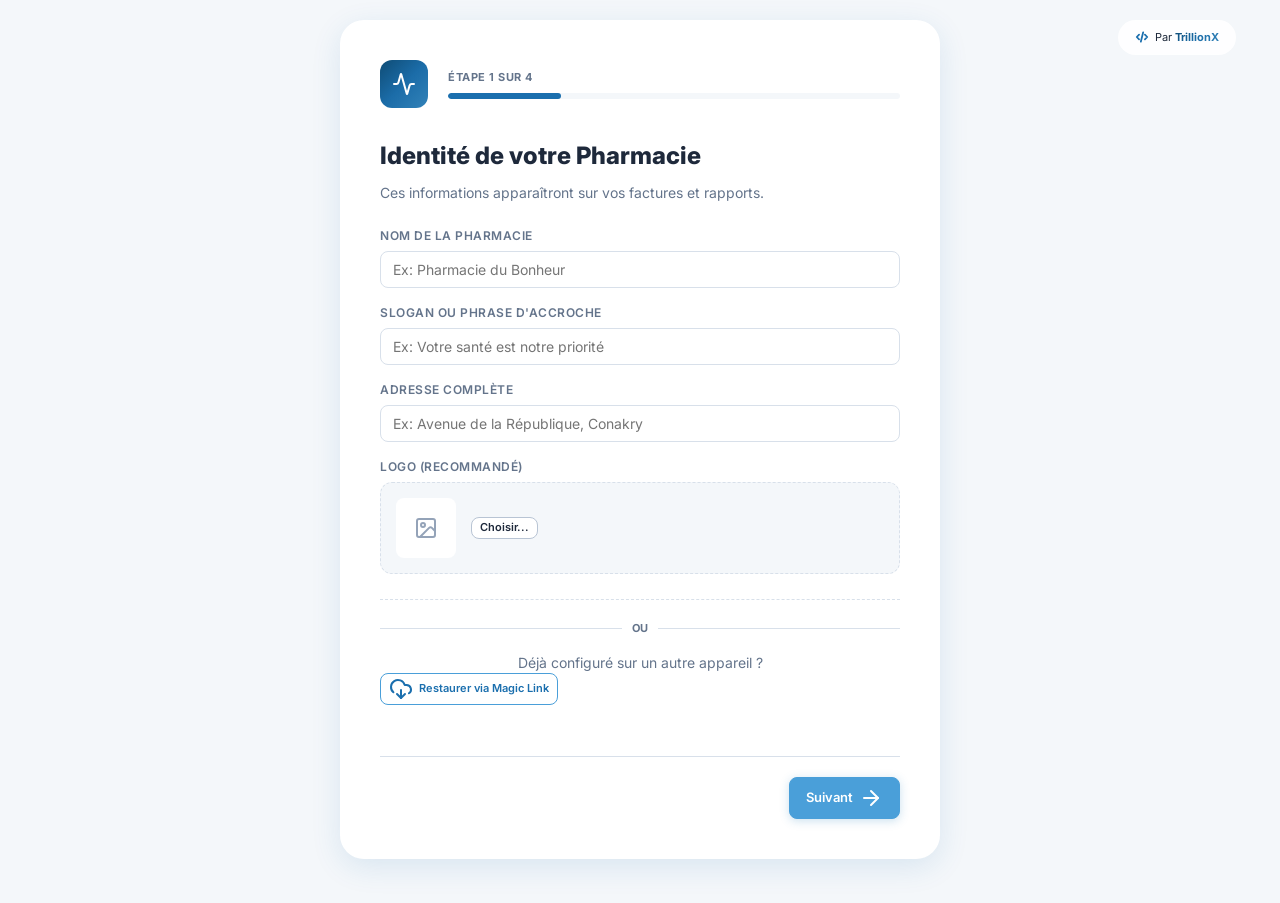
==== commit af44155d: "Finalize PharmaProjet v3.2.0 stable: fix mobile sidebar and PWA desktop display" ====
--- a/Desktop/pharma_projet_v3.0/pharma_projet/index.html
+++ b/Desktop/pharma_projet_v3.0/pharma_projet/index.html
@@ -11,14 +11,14 @@
   <meta name="apple-mobile-web-app-title" content="PharmaProjet">
   <title>PharmaProjet — ERP Pharmaceutique Premium</title>
   <link rel="icon" href="data:,">
-  <link rel="manifest" href="manifest.json?v=3.1.1">
+  <link rel="manifest" href="manifest.json?v=3.2.0">
   <link rel="preconnect" href="https://fonts.googleapis.com">
   <link rel="preconnect" href="https://fonts.gstatic.com" crossorigin>
   <link
     href="https://fonts.googleapis.com/css2?family=Inter:wght@300;400;500;600;700&family=JetBrains+Mono:wght@400;500&display=swap"
     rel="stylesheet">
-  <link rel="stylesheet" href="css/main.css?v=3.1.1">
-  <script>const APP_VERSION = '3.1.1';</script>
+  <link rel="stylesheet" href="css/main.css?v=3.2.0">
+  <script>const APP_VERSION = '3.2.0';</script>
 
   <!-- Native App Feel: Disable right-click and common reloads -->
   <script>
@@ -119,28 +119,28 @@
 
   <div id="toast-container"></div>
 
-  <script src="js/db.js?v=3.1.1"></script>
-  <script src="js/auth.js?v=3.1.1"></script>
-  <script src="js/ui.js?v=3.1.1"></script>
-  <script src="js/mobile-money.js?v=3.1.1"></script>
-  <script src="js/pages/dashboard.js?v=3.1.1"></script>
-  <script src="js/pages/pos.js?v=3.1.1"></script>
-  <script src="js/pages/stock.js?v=3.1.1"></script>
-  <script src="js/pages/products.js?v=3.1.1"></script>
-  <script src="js/pages/sales.js?v=3.1.1"></script>
-  <script src="js/pages/returns.js?v=3.1.1"></script>
-  <script src="js/pages/settings.js?v=3.1.1"></script>
-  <script src="js/pages/prescriptions.js?v=3.1.1"></script>
-  <script src="js/pages/suppliers.js?v=3.1.1"></script>
-  <script src="js/pages/patients.js?v=3.1.1"></script>
-  <script src="js/pages/caisse.js?v=3.1.1"></script>
-  <script src="js/pages/traceability.js?v=3.1.1"></script>
-  <script src="js/pages/alerts-engine.js?v=3.1.1"></script>
-  <script src="js/pages/print.js?v=3.1.1"></script>
-  <script src="js/pages/onboarding.js?v=3.1.1"></script>
-  <script src="js/pages/metrics.js?v=3.1.1"></script>
-  <script src="js/ui/command-palette.js?v=3.1.1"></script>
-  <script src="js/ui/feedback.js?v=3.1.1"></script>
+  <script src="js/db.js?v=3.2.0"></script>
+  <script src="js/auth.js?v=3.2.0"></script>
+  <script src="js/ui.js?v=3.2.0"></script>
+  <script src="js/mobile-money.js?v=3.2.0"></script>
+  <script src="js/pages/dashboard.js?v=3.2.0"></script>
+  <script src="js/pages/pos.js?v=3.2.0"></script>
+  <script src="js/pages/stock.js?v=3.2.0"></script>
+  <script src="js/pages/products.js?v=3.2.0"></script>
+  <script src="js/pages/sales.js?v=3.2.0"></script>
+  <script src="js/pages/returns.js?v=3.2.0"></script>
+  <script src="js/pages/settings.js?v=3.2.0"></script>
+  <script src="js/pages/prescriptions.js?v=3.2.0"></script>
+  <script src="js/pages/suppliers.js?v=3.2.0"></script>
+  <script src="js/pages/patients.js?v=3.2.0"></script>
+  <script src="js/pages/caisse.js?v=3.2.0"></script>
+  <script src="js/pages/traceability.js?v=3.2.0"></script>
+  <script src="js/pages/alerts-engine.js?v=3.2.0"></script>
+  <script src="js/pages/print.js?v=3.2.0"></script>
+  <script src="js/pages/onboarding.js?v=3.2.0"></script>
+  <script src="js/pages/metrics.js?v=3.2.0"></script>
+  <script src="js/ui/command-palette.js?v=3.2.0"></script>
+  <script src="js/ui/feedback.js?v=3.2.0"></script>
 
   <script>
     const NAV_ITEMS = [
--- a/Desktop/pharma_projet_v3.0/pharma_projet/css/main.css
+++ b/Desktop/pharma_projet_v3.0/pharma_projet/css/main.css
@@ -144,10 +144,10 @@
   bottom: 0;
   width: var(--sidebar-w);
   background: var(--gradient-sidebar);
-  z-index: 100;
+  z-index: 2000;
   display: flex;
   flex-direction: column;
-  box-shadow: 2px 0 20px rgba(27, 111, 174, 0.2);
+  box-shadow: 2px 0 20px rgba(0, 0, 0, 0.2);
 }
 
 .sidebar-header {
@@ -191,7 +191,7 @@
   height: var(--topbar-h);
   background: var(--surface);
   border-bottom: 1px solid var(--border);
-  z-index: 99;
+  z-index: 1000;
   display: flex;
   align-items: center;
   padding: 0 24px;
@@ -2180,9 +2180,7 @@
 }
 
 .glass-card {
-  background: rgba(255, 255, 255, 0.1);
-  backdrop-filter: blur(20px);
-  -webkit-backdrop-filter: blur(20px);
+  background: rgba(255, 255, 255, 0.15);
   border: 1px solid rgba(255, 255, 255, 0.2);
   border-radius: 32px;
   padding: 48px;
@@ -2261,7 +2259,7 @@
   align-items: center;
   justify-content: center;
   padding: 20px;
-  backdrop-filter: blur(2px);
+  background: rgba(0, 0, 0, 0.65);
 }
 
 .modal-box {
@@ -8001,8 +7999,7 @@
   inset: 0;
   z-index: 10000;
   background: rgba(255, 255, 255, 0.9);
-  backdrop-filter: blur(12px);
-  -webkit-backdrop-filter: blur(12px);
+  background: rgba(255, 255, 255, 0.98);
   display: flex;
   align-items: center;
   justify-content: center;
@@ -8509,9 +8506,7 @@
   align-items: center;
   gap: 8px;
   padding: 6px 12px;
-  background: rgba(255, 255, 255, 0.05);
-  backdrop-filter: blur(8px);
-  -webkit-backdrop-filter: blur(8px);
+  background: rgba(255, 255, 255, 0.1);
   border: 1px solid rgba(255, 255, 255, 0.1);
   border-radius: 100px;
   max-width: calc(var(--sidebar-w) - 30px);
@@ -8552,9 +8547,7 @@
   top: 20px;
   right: 20px;
   z-index: 100;
-  background: rgba(255, 255, 255, 0.7);
-  backdrop-filter: blur(12px);
-  -webkit-backdrop-filter: blur(12px);
+  background: rgba(255, 255, 255, 0.85);
   border: 1px solid rgba(255, 255, 255, 0.3);
   color: var(--text);
   padding: 8px 16px;
@@ -8851,20 +8844,19 @@
 
 /* Overlay - Glass Effect (sibling of sidebar, not child) */
 #sidebar-overlay {
-  display: none;
+  display: block;
   position: fixed;
   inset: 0;
-  background: rgba(15, 23, 42, 0.55);
-  backdrop-filter: blur(3px);
-  -webkit-backdrop-filter: blur(3px);
-  z-index: 199;
+  background: rgba(15, 23, 42, 0.4);
+  backdrop-filter: blur(8px);
+  -webkit-backdrop-filter: blur(8px);
+  z-index: 1999;
   opacity: 0;
   pointer-events: none;
-  transition: opacity 0.3s ease;
+  transition: opacity 0.4s cubic-bezier(0.4, 0, 0.2, 1);
 }
 
 #sidebar-overlay.show {
-  display: block;
   opacity: 1;
   pointer-events: auto;
 }
@@ -8877,18 +8869,24 @@
   /* Off-canvas sidebar — ALWAYS hidden by default on mobile */
   #app-sidebar {
     width: 280px !important;
-    transform: translateX(-100%) !important;
-    transition: transform 0.35s cubic-bezier(0.4, 0, 0.2, 1) !important;
+    -webkit-transform: translate3d(-100%, 0, 0) !important;
+    transform: translate3d(-100%, 0, 0) !important;
+    transition: transform 0.4s cubic-bezier(0.4, 0, 0.2, 1) !important;
     box-shadow: none;
     background: var(--gradient-sidebar);
-    z-index: 200 !important;
+    z-index: 2000 !important;
     pointer-events: auto;
     -webkit-overflow-scrolling: touch;
+    -webkit-backface-visibility: hidden;
+    backface-visibility: hidden;
+    -webkit-font-smoothing: antialiased;
+    -moz-osx-font-smoothing: grayscale;
   }
 
   /* When open, slide in from the left */
   #app-sidebar.show {
-    transform: translateX(0) !important;
+    -webkit-transform: translate3d(0, 0, 0) !important;
+    transform: translate3d(0, 0, 0) !important;
     box-shadow: 10px 0 30px rgba(0, 0, 0, 0.3);
   }
 
